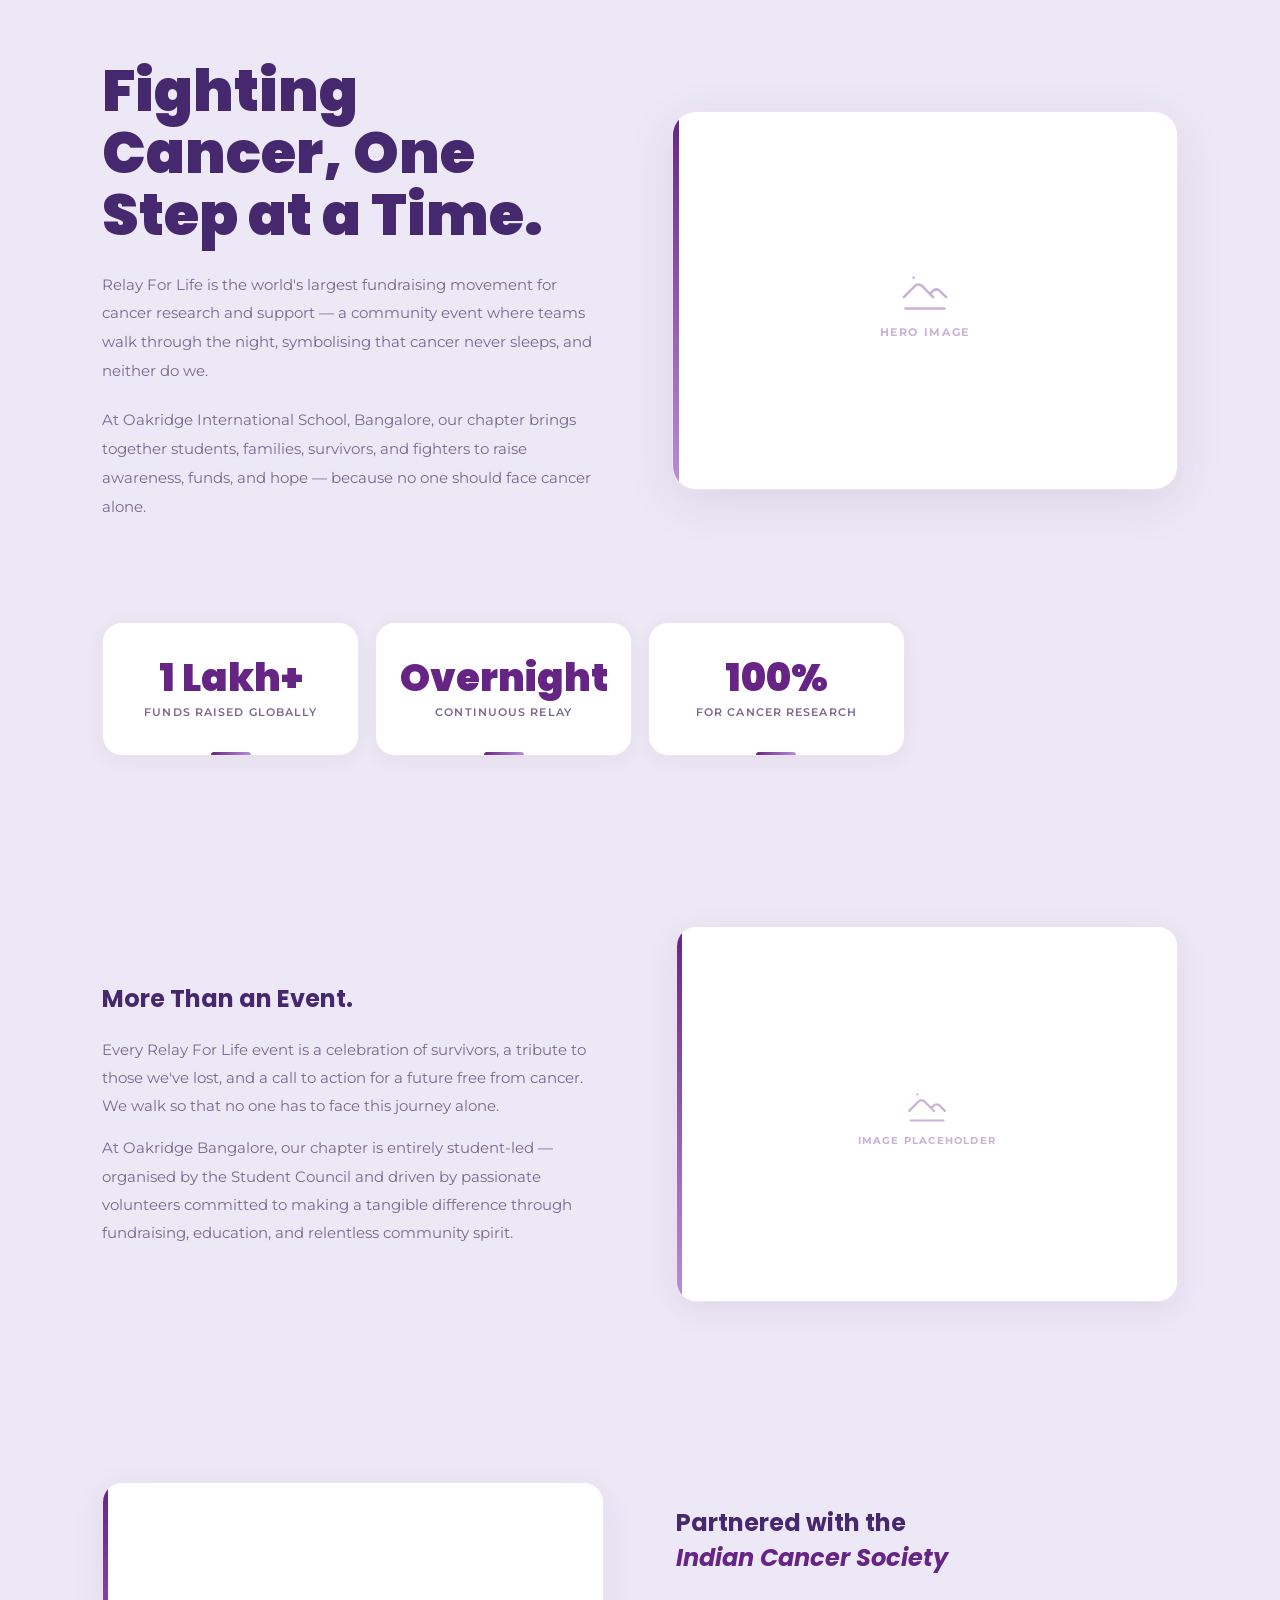
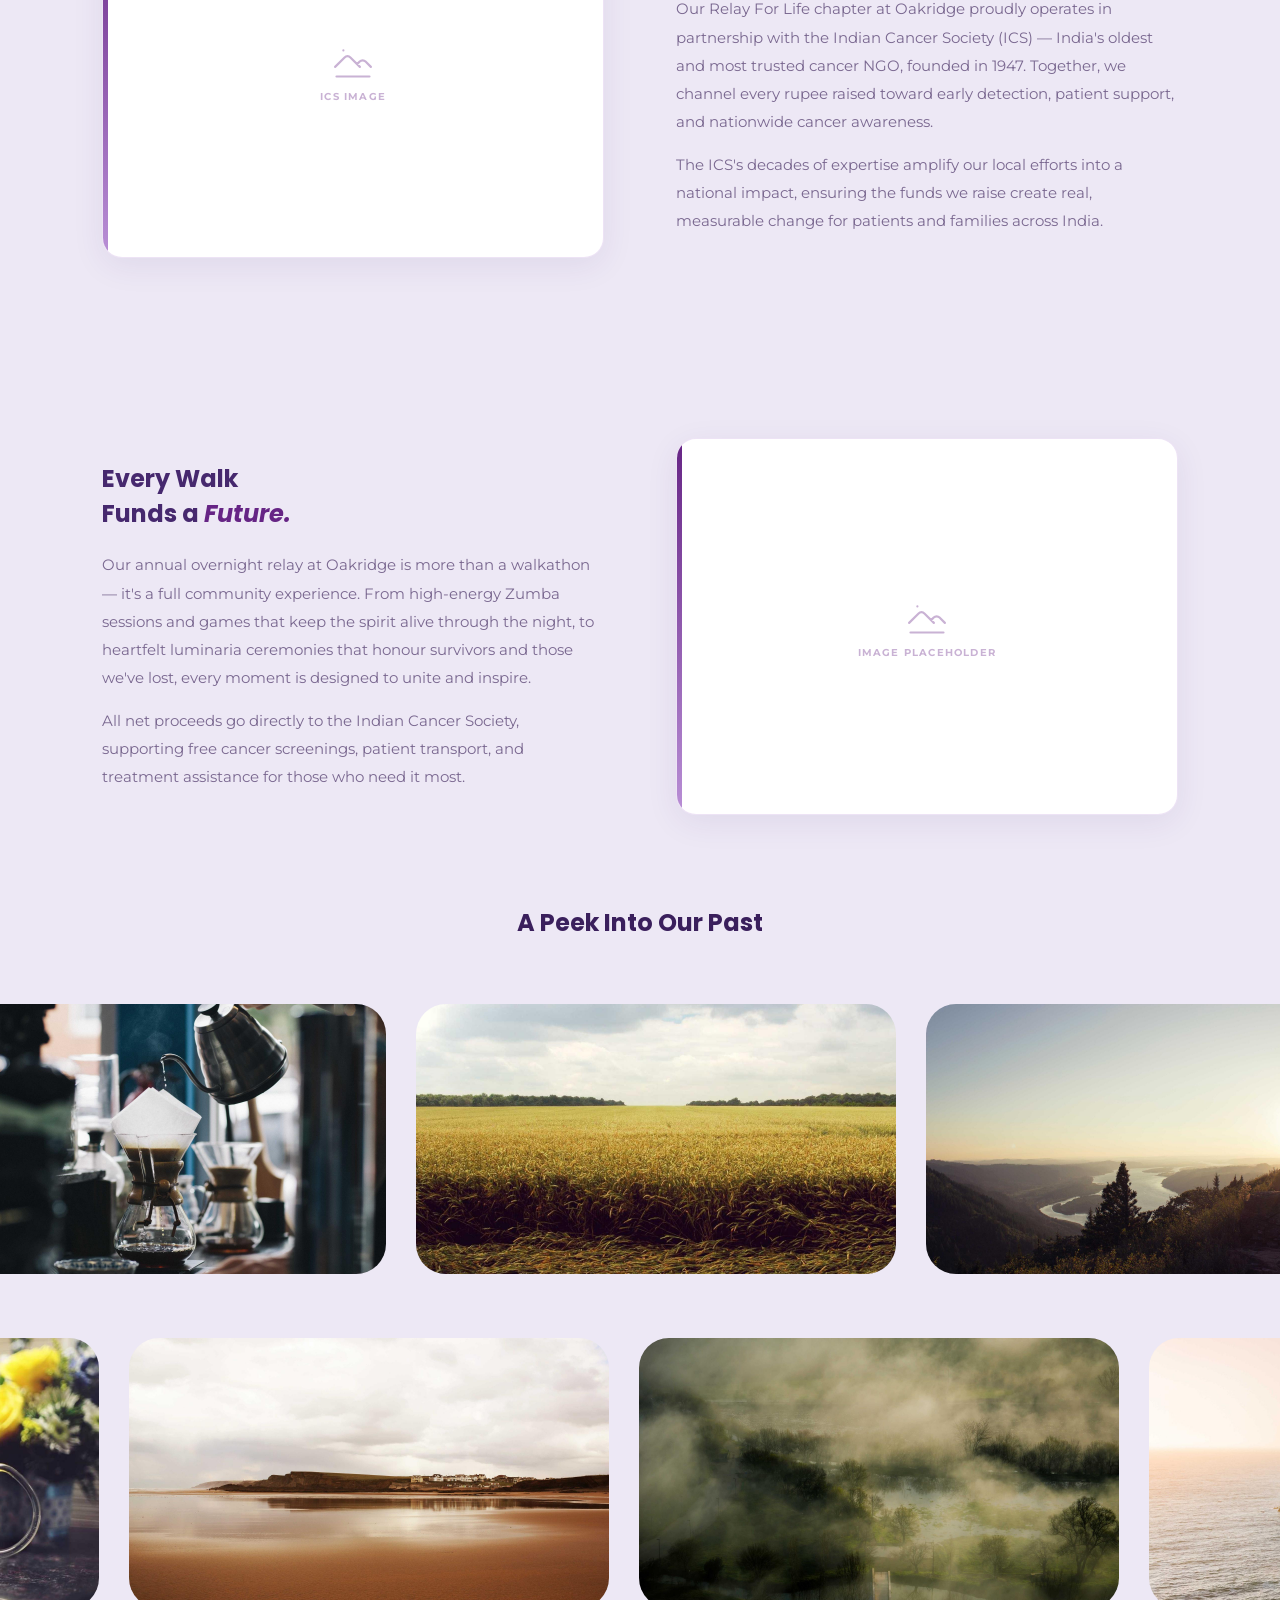
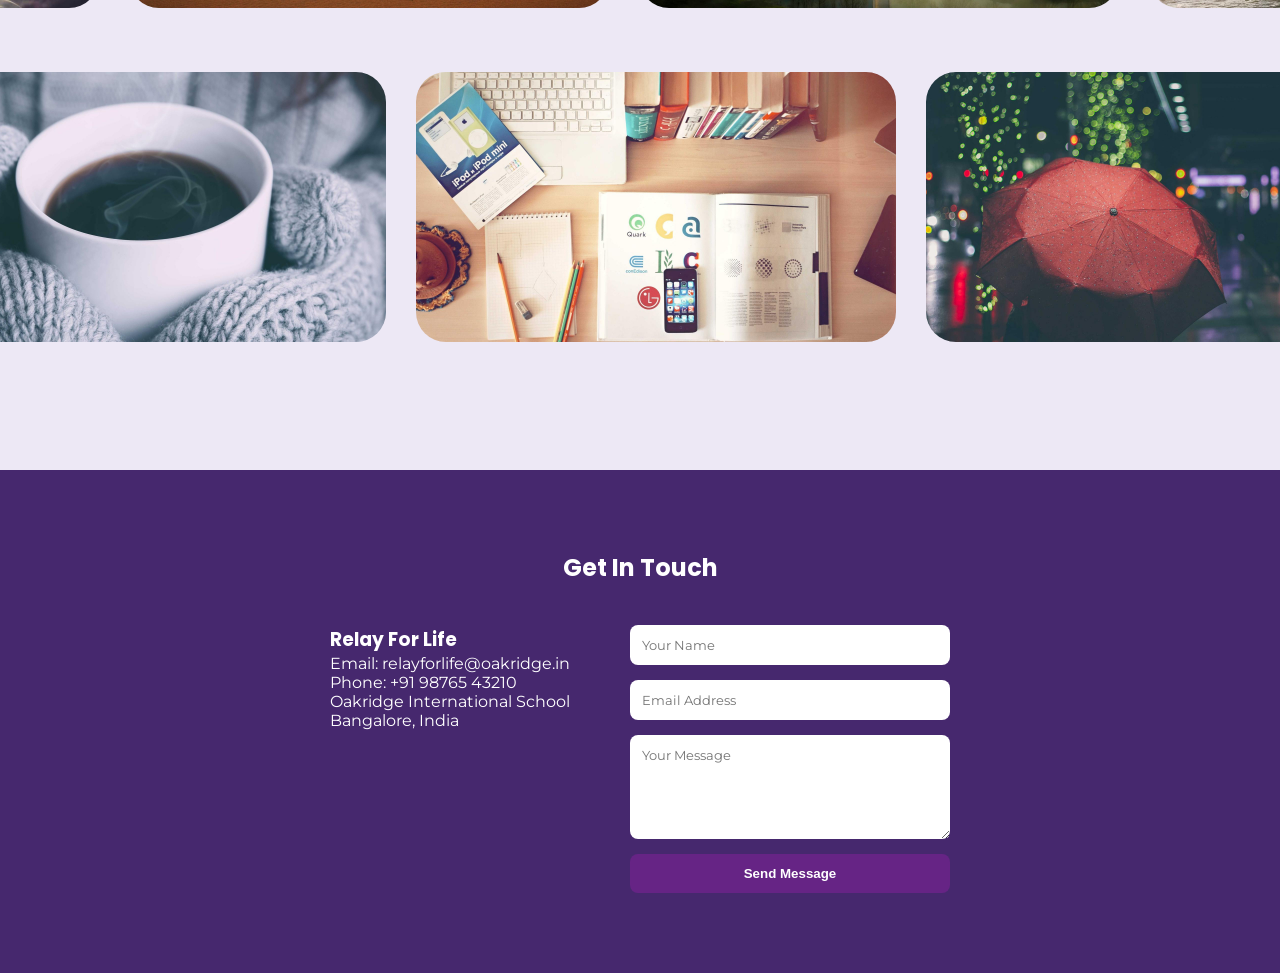
==== AboutUs/index.html @ fcc90966 "Improve content in about us page" ====
<!doctype html>
<html lang="en">
  <head>
    <meta charset="UTF-8" />
    <meta name="viewport" content="width=device-width, initial-scale=1.0" />
    <title>About Us — Relay For Life</title>
    <link
      href="https://fonts.googleapis.com/css2?family=Montserrat:wght@300;400;500;600;700&family=Poppins:wght@400;600;700;800;900&display=swap"
      rel="stylesheet"
    />
    <link rel="stylesheet" href="style.css" />
  </head>
  <body>
    <!-- ── HERO ── -->
    <section style="padding-top: 0">
      <div class="hero">
        <div class="hero-inner">
          <div class="hero-text">
            <h1>Fighting Cancer, One Step at a Time.</h1>
            <p>
              Relay For Life is the world's largest fundraising movement for
              cancer research and support — a community event where teams walk
              through the night, symbolising that cancer never sleeps, and
              neither do we.
            </p>
            <p>
              At Oakridge International School, Bangalore, our chapter brings
              together students, families, survivors, and fighters to raise
              awareness, funds, and hope — because no one should face cancer
              alone.
            </p>
          </div>
          <div class="hero-image-wrap">
            <div class="hero-image-frame">
              <div class="img-ph">
                <svg
                  xmlns="http://www.w3.org/2000/svg"
                  fill="none"
                  viewBox="0 0 24 24"
                  stroke-width="1.2"
                >
                  <path
                    stroke-linecap="round"
                    stroke-linejoin="round"
                    d="M2.25 15.75l5.159-5.159a2.25 2.25 0 013.182 0l5.159 5.159m-1.5-1.5l1.409-1.409a2.25 2.25 0 013.182 0l2.909 2.909M3 21h18M6.75 6.75h.008v.008H6.75V6.75z"
                  />
                </svg>
                <p>Hero Image</p>
              </div>
            </div>
          </div>
        </div>
      </div>
    </section>
    <!-- ── STATS ── -->
    <div class="stats-wrap">
      <div class="stats-grid reveal">
        <div class="stat-card">
          <div class="stat-number">1 Lakh+</div>
          <div class="stat-label">Funds Raised Globally</div>
        </div>
        <div class="stat-card">
          <div class="stat-number">Overnight</div>
          <div class="stat-label">Continuous Relay</div>
        </div>
        <div class="stat-card">
          <div class="stat-number">100%</div>
          <div class="stat-label">For Cancer Research</div>
        </div>
      </div>
    </div>
    <!-- ── MISSION ── -->
    <div class="alt-section">
      <div class="alt-inner">
        <div class="alt-text reveal from-left">
          <h2>More Than an Event.<br /></h2>
          <p>
            Every Relay For Life event is a celebration of survivors, a tribute
            to those we've lost, and a call to action for a future free from
            cancer. We walk so that no one has to face this journey alone.
          </p>
          <p>
            At Oakridge Bangalore, our chapter is entirely student-led —
            organised by the Student Council and driven by passionate volunteers
            committed to making a tangible difference through fundraising,
            education, and relentless community spirit.
          </p>
        </div>
        <div class="alt-img reveal from-right">
          <div class="img-ph">
            <svg
              xmlns="http://www.w3.org/2000/svg"
              fill="none"
              viewBox="0 0 24 24"
              stroke-width="1.2"
              style="
                width: 44px;
                height: 44px;
                stroke: #662485;
                display: block;
                margin: 0 auto 8px;
              "
            >
              <path
                stroke-linecap="round"
                stroke-linejoin="round"
                d="M2.25 15.75l5.159-5.159a2.25 2.25 0 013.182 0l5.159 5.159m-1.5-1.5l1.409-1.409a2.25 2.25 0 013.182 0l2.909 2.909M3 21h18M6.75 6.75h.008v.008H6.75V6.75z"
              />
            </svg>
            <p
              style="
                font-size: 10px;
                letter-spacing: 0.12em;
                text-transform: uppercase;
                color: #662485;
              "
            >
              Image Placeholder
            </p>
          </div>
        </div>
      </div>
    </div>
    <!-- ── ICS PARTNERSHIP ── -->
    <div class="alt-section">
      <div class="alt-inner">
        <div class="alt-img reveal from-left">
          <div class="img-ph">
            <svg
              xmlns="http://www.w3.org/2000/svg"
              fill="none"
              viewBox="0 0 24 24"
              stroke-width="1.2"
              style="
                width: 44px;
                height: 44px;
                stroke: #662485;
                display: block;
                margin: 0 auto 8px;
              "
            >
              <path
                stroke-linecap="round"
                stroke-linejoin="round"
                d="M2.25 15.75l5.159-5.159a2.25 2.25 0 013.182 0l5.159 5.159m-1.5-1.5l1.409-1.409a2.25 2.25 0 013.182 0l2.909 2.909M3 21h18M6.75 6.75h.008v.008H6.75V6.75z"
              />
            </svg>
            <p
              style="
                font-size: 10px;
                letter-spacing: 0.12em;
                text-transform: uppercase;
                color: #662485;
              "
            >
              ICS Image
            </p>
          </div>
        </div>
        <div class="alt-text reveal from-right">
          <h2>Partnered with the<br /><em>Indian Cancer Society</em></h2>
          <p>
            Our Relay For Life chapter at Oakridge proudly operates in
            partnership with the Indian Cancer Society (ICS) — India's oldest
            and most trusted cancer NGO, founded in 1947. Together, we channel
            every rupee raised toward early detection, patient support, and
            nationwide cancer awareness.
          </p>
          <p>
            The ICS's decades of expertise amplify our local efforts into a
            national impact, ensuring the funds we raise create real, measurable
            change for patients and families across India.
          </p>
        </div>
      </div>
    </div>
    <!-- ── WHAT WE DO ── -->
    <div class="alt-section">
      <div class="alt-inner">
        <div class="alt-text reveal from-left">
          <h2>Every Walk<br />Funds a <em>Future.</em></h2>
          <p>
            Our annual overnight relay at Oakridge is more than a walkathon —
            it's a full community experience. From high-energy Zumba sessions
            and games that keep the spirit alive through the night, to heartfelt
            luminaria ceremonies that honour survivors and those we've lost,
            every moment is designed to unite and inspire.
          </p>
          <p>
            All net proceeds go directly to the Indian Cancer Society,
            supporting free cancer screenings, patient transport, and treatment
            assistance for those who need it most.
          </p>
        </div>
        <div class="alt-img reveal from-right">
          <div class="img-ph">
            <svg
              xmlns="http://www.w3.org/2000/svg"
              fill="none"
              viewBox="0 0 24 24"
              stroke-width="1.2"
              style="
                width: 44px;
                height: 44px;
                stroke: #662485;
                display: block;
                margin: 0 auto 8px;
              "
            >
              <path
                stroke-linecap="round"
                stroke-linejoin="round"
                d="M2.25 15.75l5.159-5.159a2.25 2.25 0 013.182 0l5.159 5.159m-1.5-1.5l1.409-1.409a2.25 2.25 0 013.182 0l2.909 2.909M3 21h18M6.75 6.75h.008v.008H6.75V6.75z"
              />
            </svg>
            <p
              style="
                font-size: 10px;
                letter-spacing: 0.12em;
                text-transform: uppercase;
                color: #662485;
              "
            >
              Image Placeholder
            </p>
          </div>
        </div>
      </div>
    </div>
    <div class="img-section">
      <div class="gallery-main-content">
        <h2 class="section-title" style="width: 100%; text-align: center">
          A Peek Into Our Past
        </h2>
        <div class="lazy-scrolling-container right">
          <div class="carousel">
            <div class="image-card">
              <img src="../images/img_01.jpg" width="480" />
            </div>
            <div class="image-card">
              <img src="../images/img_02.jpg" width="480" />
            </div>
            <div class="image-card">
              <img src="../images/img_03.jpg" width="480" />
            </div>
            <div class="image-card">
              <img src="../images/img_04.jpg" width="480" />
            </div>
            <div class="image-card">
              <img src="../images/img_05.jpg" width="480" />
            </div>
            <div class="image-card">
              <img src="../images/img_01.jpg" width="480" />
            </div>
            <div class="image-card">
              <img src="../images/img_05.jpg" width="480" />
            </div>
            <div class="image-card">
              <img src="../images/img_03.jpg" width="480" />
            </div>
            <div class="image-card">
              <img src="../images/img_04.jpg" width="480" />
            </div>
            <div class="image-card">
              <img src="../images/img_05.jpg" width="480" />
            </div>
          </div>
        </div>
        <div class="lazy-scrolling-container left">
          <div class="carousel">
            <div class="image-card">
              <img src="../images/img_06.jpg" width="480" />
            </div>
            <div class="image-card">
              <img src="../images/img_07.jpg" width="480" />
            </div>
            <div class="image-card">
              <img src="../images/img_08.jpg" width="480" />
            </div>
            <div class="image-card">
              <img src="../images/img_09.jpg" width="480" />
            </div>
            <div class="image-card">
              <img src="../images/img_10.jpg" width="480" />
            </div>
            <div class="image-card">
              <img src="../images/img_06.jpg" width="480" />
            </div>
            <div class="image-card">
              <img src="../images/img_07.jpg" width="480" />
            </div>
            <div class="image-card">
              <img src="../images/img_08.jpg" width="480" />
            </div>
            <div class="image-card">
              <img src="../images/img_09.jpg" width="480" />
            </div>
            <div class="image-card">
              <img src="../images/img_10.jpg" width="480" />
            </div>
          </div>
        </div>
        <div class="lazy-scrolling-container right">
          <div class="carousel">
            <div class="image-card">
              <img src="../images/img_11.jpg" width="480" />
            </div>
            <div class="image-card">
              <img src="../images/img_12.jpg" width="480" />
            </div>
            <div class="image-card">
              <img src="../images/img_13.jpg" width="480" />
            </div>
            <div class="image-card">
              <img src="../images/img_14.jpg" width="480" />
            </div>
            <div class="image-card">
              <img src="../images/img_15.jpg" width="480" />
            </div>
            <div class="image-card">
              <img src="../images/img_11.jpg" width="480" />
            </div>
            <div class="image-card">
              <img src="../images/img_12.jpg" width="480" />
            </div>
            <div class="image-card">
              <img src="../images/img_13.jpg" width="480" />
            </div>
            <div class="image-card">
              <img src="../images/img_14.jpg" width="480" />
            </div>
            <div class="image-card">
              <img src="../images/img_15.jpg" width="480" />
            </div>
          </div>
        </div>
      </div>
    </div>
    <div class-="agfuyegtsuyhwguyag" style="margin-top: 10%"></div>
    <script src="script.js"></script>
    <section id="contact-section">
      <h2>Get In Touch</h2>
      <div class="contact-container">
        <div class="contact-info">
          <h3>Relay For Life</h3>
          <p>Email: relayforlife@oakridge.in</p>
          <p>Phone: +91 98765 43210</p>
          <p>Oakridge International School<br />Bangalore, India</p>
        </div>
        <form class="contact-form">
          <input type="text" placeholder="Your Name" required />
          <input type="email" placeholder="Email Address" required />
          <textarea placeholder="Your Message" rows="5"></textarea>
          <button type="submit">Send Message</button>
        </form>
      </div>
    </section>
  </body>
</html>
---- AboutUs/style.css ----
@import url(Common\style.css);

*,
*::before,
*::after {
  box-sizing: border-box;
  margin: 0;
  padding: 0;
}

:root {
  --main-color: #46286e;
  --accent-color-1: #662485;
  --accent-color-2: #b98fd6;
  --white-purple: #f2edf5;
  --bg: #ede8f5;
  --bg-section: #e8e2f2;
  --card-bg: #ffffff;
  --text-primary: #3a1f5c;
  --text-secondary: #7a6890;
  --border: rgba(185, 143, 214, 0.25);
}

html {
  scroll-behavior: smooth;
}

body {
  font-family: "Montserrat", sans-serif;
  background-color: var(--bg);
  color: var(--text-primary);
  overflow-x: hidden;
}

h1,
h2,
h3,
h4 {
  font-family: "Poppins", sans-serif;
}

/* ── NAVBAR PLACEHOLDER ── */
.nav-wrap {
  display: flex;
  justify-content: center;
  padding: 28px 0 0;
  position: sticky;
  top: 16px;
  z-index: 100;
}

nav {
  background: var(--main-color);
  border-radius: 100px;
  padding: 0 8px;
  display: inline-flex;
  align-items: center;
  gap: 0;
  box-shadow: 0 8px 32px rgba(70, 40, 110, 0.22);
  opacity: 0.5;
}

.nav-item {
  font-family: "Poppins", sans-serif;
  font-size: 14px;
  font-weight: 600;
  color: rgba(242, 237, 245, 0.7);
  padding: 14px 28px;
  border-radius: 100px;
  cursor: pointer;
  letter-spacing: 0.01em;
}

.nav-item.active {
  background: #fff;
  color: var(--main-color);
}

.nav-placeholder-label {
  text-align: center;
  margin-top: 10px;
  font-size: 11px;
  font-weight: 600;
  letter-spacing: 0.15em;
  text-transform: uppercase;
  color: var(--accent-color-2);
  opacity: 0.6;
}

/* ── HERO ── */
.hero {
  padding: 60px 8vw 80px;
  max-width: 1300px;
  margin: 0 auto;
}

.hero-inner {
  display: grid;
  grid-template-columns: 1fr 1fr;
  gap: 64px;
  align-items: center;
}

.hero-text .eyebrow {
  font-size: 11px;
  font-weight: 700;
  letter-spacing: 0.25em;
  text-transform: uppercase;
  color: var(--accent-color-1);
  margin-bottom: 18px;
  display: flex;
  align-items: center;
  gap: 10px;
  opacity: 0;
  transform: translateY(16px);
  animation: fadeUp 0.6s 0.1s forwards;
}

.hero-text .eyebrow::before {
  content: "";
  display: inline-block;
  width: 20px;
  height: 2px;
  background: var(--accent-color-1);
  border-radius: 2px;
}

.hero-text h1 {
  font-size: clamp(2.4rem, 4.5vw, 3.8rem);
  font-weight: 900;
  line-height: 1.08;
  color: var(--main-color);
  margin-bottom: 24px;
  opacity: 0;
  transform: translateY(24px);
  animation: fadeUp 0.6s 0.22s forwards;
}

.hero-text h1 span {
  color: var(--accent-color-1);
}

.hero-text p {
  font-size: 0.95rem;
  line-height: 1.9;
  color: var(--text-secondary);
  max-width: 500px;
  margin-bottom: 20px;
  opacity: 0;
  transform: translateY(16px);
  animation: fadeUp 0.6s 0.35s forwards;
}

.hero-badges {
  display: flex;
  flex-wrap: wrap;
  gap: 10px;
  margin-top: 28px;
  opacity: 0;
  transform: translateY(16px);
  animation: fadeUp 0.6s 0.48s forwards;
}

.badge {
  background: var(--card-bg);
  border: 1.5px solid var(--border);
  color: var(--accent-color-1);
  padding: 8px 16px;
  border-radius: 100px;
  font-size: 12px;
  font-weight: 600;
  box-shadow: 0 2px 8px rgba(70, 40, 110, 0.06);
}

.hero-image-wrap {
  opacity: 0;
  transform: translateX(30px);
  animation: fadeRight 0.7s 0.3s forwards;
}

.hero-image-frame {
  width: 100%;
  aspect-ratio: 4/3;
  background: var(--card-bg);
  border-radius: 24px;
  border: 1.5px solid var(--border);
  box-shadow: 0 12px 48px rgba(70, 40, 110, 0.1);
  display: flex;
  align-items: center;
  justify-content: center;
  position: relative;
  overflow: hidden;
}

.hero-image-frame::before {
  content: "";
  position: absolute;
  top: 0;
  left: 0;
  width: 6px;
  height: 100%;
  background: linear-gradient(
    180deg,
    var(--accent-color-1),
    var(--accent-color-2)
  );
  border-radius: 6px 0 0 6px;
}

.img-ph {
  text-align: center;
  opacity: 0.35;
}

.img-ph svg {
  width: 52px;
  height: 52px;
  stroke: var(--accent-color-1);
  display: block;
  margin: 0 auto 10px;
}

.img-ph p {
  font-size: 11px;
  font-weight: 700;
  letter-spacing: 0.15em;
  text-transform: uppercase;
  color: var(--accent-color-1);
}

/* ── STATS ── */
.stats-wrap {
  padding: 0 8vw 80px;
  max-width: 1300px;
  margin: 0 auto;
}

.stats-grid {
  display: grid;
  grid-template-columns: repeat(4, 1fr);
  gap: 16px;
}

.stat-card {
  background: var(--card-bg);
  border-radius: 20px;
  border: 1.5px solid var(--border);
  padding: 36px 24px;
  text-align: center;
  box-shadow: 0 4px 20px rgba(70, 40, 110, 0.06);
  transition:
    transform 0.25s,
    box-shadow 0.25s;
  position: relative;
  overflow: hidden;
}

.stat-card::after {
  content: "";
  position: absolute;
  bottom: 0;
  left: 50%;
  transform: translateX(-50%);
  width: 40px;
  height: 3px;
  background: linear-gradient(
    90deg,
    var(--accent-color-1),
    var(--accent-color-2)
  );
  border-radius: 3px 3px 0 0;
}

.stat-card:hover {
  transform: translateY(-4px);
  box-shadow: 0 12px 36px rgba(70, 40, 110, 0.13);
}

.stat-number {
  font-family: "Poppins", sans-serif;
  font-size: 2.4rem;
  font-weight: 900;
  color: var(--accent-color-1);
  line-height: 1;
  margin-bottom: 8px;
}

.stat-label {
  font-size: 11px;
  font-weight: 600;
  letter-spacing: 0.1em;
  text-transform: uppercase;
  color: var(--text-secondary);
}

/* ── DIVIDER ── */
.divider {
  height: 1px;
  background: linear-gradient(90deg, transparent, var(--border), transparent);
  margin: 0 8vw;
  max-width: calc(1300px - 0px);
}

/* ── ALTERNATING SECTIONS ── */
.alt-section {
  padding: 90px 8vw;
  max-width: 1300px;
  margin: 0 auto;
}

.alt-section.shaded {
  max-width: 100%;
  background: var(--bg-section);
  padding: 90px 8vw;
}

.alt-section.shaded .alt-inner {
  max-width: 1300px;
  margin: 0 auto;
}

.alt-inner {
  display: grid;
  grid-template-columns: 1fr 1fr;
  gap: 72px;
  align-items: center;
}

.alt-inner.reverse {
  direction: rtl;
}
.alt-inner.reverse > * {
  direction: ltr;
}

.section-label {
  font-size: 10px;
  font-weight: 700;
  letter-spacing: 0.28em;
  text-transform: uppercase;
  color: var(--accent-color-1);
  margin-bottom: 14px;
  display: flex;
  align-items: center;
  gap: 10px;
}

.section-label::before {
  content: "";
  display: inline-block;
  width: 18px;
  height: 2px;
  background: var(--accent-color-1);
  border-radius: 2px;
}

.alt-text h2 {
  color: var(--main-color);
  margin-bottom: 20px;
}

.alt-text h2 em {
  color: var(--accent-color-1);
}

.alt-text p {
  font-size: 0.93rem;
  line-height: 1.9;
  color: var(--text-secondary);
  margin-bottom: 14px;
}

.alt-text p:last-child {
  margin-bottom: 0;
}

.alt-img {
  background: var(--card-bg);
  border-radius: 20px;
  border: 1.5px solid var(--border);
  box-shadow: 0 8px 32px rgba(70, 40, 110, 0.08);
  aspect-ratio: 4/3;
  display: flex;
  align-items: center;
  justify-content: center;
  position: relative;
  overflow: hidden;
}

.alt-img::before {
  content: "";
  position: absolute;
  top: 0;
  left: 0;
  width: 5px;
  height: 100%;
  background: linear-gradient(
    180deg,
    var(--accent-color-1),
    var(--accent-color-2)
  );
  border-radius: 6px 0 0 6px;
}

/* ICS badge */
.ics-pill {
  display: inline-flex;
  align-items: center;
  gap: 8px;
  background: var(--card-bg);
  border: 1.5px solid var(--border);
  border-radius: 100px;
  padding: 8px 18px;
  margin-bottom: 24px;
  box-shadow: 0 2px 10px rgba(70, 40, 110, 0.07);
}

.ics-dot {
  width: 7px;
  height: 7px;
  border-radius: 50%;
  background: var(--accent-color-1);
  animation: pulse 2s infinite;
}

.ics-pill span {
  font-size: 11px;
  font-weight: 700;
  letter-spacing: 0.14em;
  text-transform: uppercase;
  color: var(--accent-color-1);
}

/* ── OC SECTION ── */
.oc-wrap {
  padding: 90px 8vw;
  text-align: center;
  background: var(--bg-section);
}

.oc-header {
  max-width: 560px;
  margin: 0 auto 52px;
}

.oc-header h2 {
  color: var(--main-color);
  margin-bottom: 12px;
}

.oc-header h2 em {
  color: var(--accent-color-1);
}

.oc-header p {
  font-size: 0.9rem;
  color: var(--text-secondary);
  line-height: 1.8;
}

.oc-grid {
  display: grid;
  grid-template-columns: repeat(4, 1fr);
  gap: 20px;
  max-width: 1300px;
  margin: 0 auto;
}

.oc-card {
  background: var(--card-bg);
  border: 1.5px solid var(--border);
  border-radius: 20px;
  padding: 32px 20px 28px;
  box-shadow: 0 4px 16px rgba(70, 40, 110, 0.06);
  transition:
    transform 0.25s,
    box-shadow 0.25s;
  opacity: 0.5;
}

.oc-card:hover {
  transform: translateY(-5px);
  box-shadow: 0 12px 32px rgba(70, 40, 110, 0.12);
}

.oc-avatar {
  width: 72px;
  height: 72px;
  border-radius: 50%;
  background: var(--white-purple);
  border: 2px dashed var(--border);
  margin: 0 auto 16px;
  display: flex;
  align-items: center;
  justify-content: center;
}

.oc-avatar svg {
  width: 28px;
  height: 28px;
  stroke: var(--accent-color-2);
}

.oc-name {
  font-family: "Poppins", sans-serif;
  font-size: 0.82rem;
  font-weight: 700;
  color: var(--text-secondary);
  margin-bottom: 5px;
  letter-spacing: 0.03em;
}

.oc-role {
  font-size: 10px;
  font-weight: 600;
  letter-spacing: 0.12em;
  text-transform: uppercase;
  color: var(--accent-color-2);
}

/* ── CONTACT PLACEHOLDER ── */
.contact-wrap {
  padding: 90px 8vw;
  text-align: center;
}

.contact-inner {
  max-width: 640px;
  margin: 0 auto;
  background: var(--card-bg);
  border: 2px dashed var(--border);
  border-radius: 24px;
  padding: 72px 56px;
  box-shadow: 0 4px 24px rgba(70, 40, 110, 0.06);
}

.contact-inner h2 {
  color: var(--main-color);
  opacity: 0.3;
  margin-bottom: 12px;
}

.contact-inner p {
  font-size: 11px;
  font-weight: 600;
  letter-spacing: 0.18em;
  text-transform: uppercase;
  color: var(--accent-color-2);
  opacity: 0.6;
}

/* ── FOOTER ── */
footer {
  padding: 36px 8vw;
  border-top: 1.5px solid var(--border);
  display: flex;
  align-items: center;
  justify-content: space-between;
  background: var(--card-bg);
}

.footer-logo {
  font-family: "Poppins", sans-serif;
  font-weight: 800;
  font-size: 1rem;
  color: var(--main-color);
}

.footer-logo span {
  color: var(--accent-color-1);
}

footer p {
  font-size: 11px;
  color: var(--text-secondary);
  letter-spacing: 0.06em;
}

/* ── ANIMATIONS ── */
@keyframes fadeUp {
  to {
    opacity: 1;
    transform: translateY(0);
  }
}
@keyframes fadeRight {
  to {
    opacity: 1;
    transform: translateX(0);
  }
}
@keyframes pulse {
  0%,
  100% {
    opacity: 1;
    transform: scale(1);
  }
  50% {
    opacity: 0.4;
    transform: scale(0.8);
  }
}

.reveal {
  opacity: 0;
  transform: translateY(32px);
  transition:
    opacity 0.75s cubic-bezier(0.16, 1, 0.3, 1),
    transform 0.75s cubic-bezier(0.16, 1, 0.3, 1);
}
.reveal.from-left {
  transform: translateX(-40px);
}
.reveal.from-right {
  transform: translateX(40px);
}
.reveal.visible {
  opacity: 1;
  transform: translate(0);
}

/* ── RESPONSIVE ── */
@media (max-width: 900px) {
  .hero-inner,
  .alt-inner {
    grid-template-columns: 1fr;
    gap: 36px;
  }
  .alt-inner.reverse {
    direction: ltr;
  }
  .stats-grid {
    grid-template-columns: repeat(2, 1fr);
  }
  .oc-grid {
    grid-template-columns: repeat(2, 1fr);
  }
}

@media (max-width: 500px) {
  .stats-grid {
    grid-template-columns: 1fr 1fr;
  }
  .oc-grid {
    grid-template-columns: 1fr 1fr;
  }
  .contact-inner {
    padding: 48px 28px;
  }
}

.gallery-section {
  background-color: var(--bg-color);
  padding: 80px 20px;
  display: flex;
  flex-wrap: wrap;
  justify-content: center;
  gap: 40px;
}

.gallery-section h2 {
  font-size: 2.5em;
  margin-bottom: 40px;
  width: 100%;
  color: var(--sec-accent-color);
}

.gallery-main-content {
  width: 100%;
  text-align: center;
}

/* Scrolling container */
.lazy-scrolling-container {
  overflow-x: hidden;
  width: 100%;
  max-width: 100vw;
  margin-top: 5%;
}

.carousel {
  display: flex;
  gap: 30px;
  width: max-content;
  padding: 0 20px;
}

.image-card {
  flex: 0 0 auto;
  background-color: var(--bg-color);
  border: 4px solid var(--accent-color);
  border-radius: 30px;
  display: flex;
  justify-content: center;
  align-items: center;
}

.image-card img {
  display: block;
  max-width: 100%;
  height: auto;
  border-radius: 30px;
}

.lazy-scrolling-container.left .image-card {
  border-color: var(--sec-accent-color);
}

#contact-section {
  padding: 80px 20px;
  background: #46286e;
  color: white;
  text-align: center;
}

.contact-container {
  display: flex;
  justify-content: center;
  gap: 60px;
  flex-wrap: wrap;
  margin-top: 40px;
}

.contact-info {
  max-width: 300px;
  text-align: left;
}

.contact-form {
  display: flex;
  flex-direction: column;
  gap: 15px;
  width: 320px;
}

.contact-form input,
.contact-form textarea {
  padding: 12px;
  border: none;
  border-radius: 8px;
  font-family: inherit;
}

.contact-form button {
  padding: 12px;
  border: none;
  background: #662485;
  color: white;
  border-radius: 8px;
  cursor: pointer;
  font-weight: 600;
  transition: 0.25s;
}

.contact-form button:hover {
  background: #b98fd6;
}
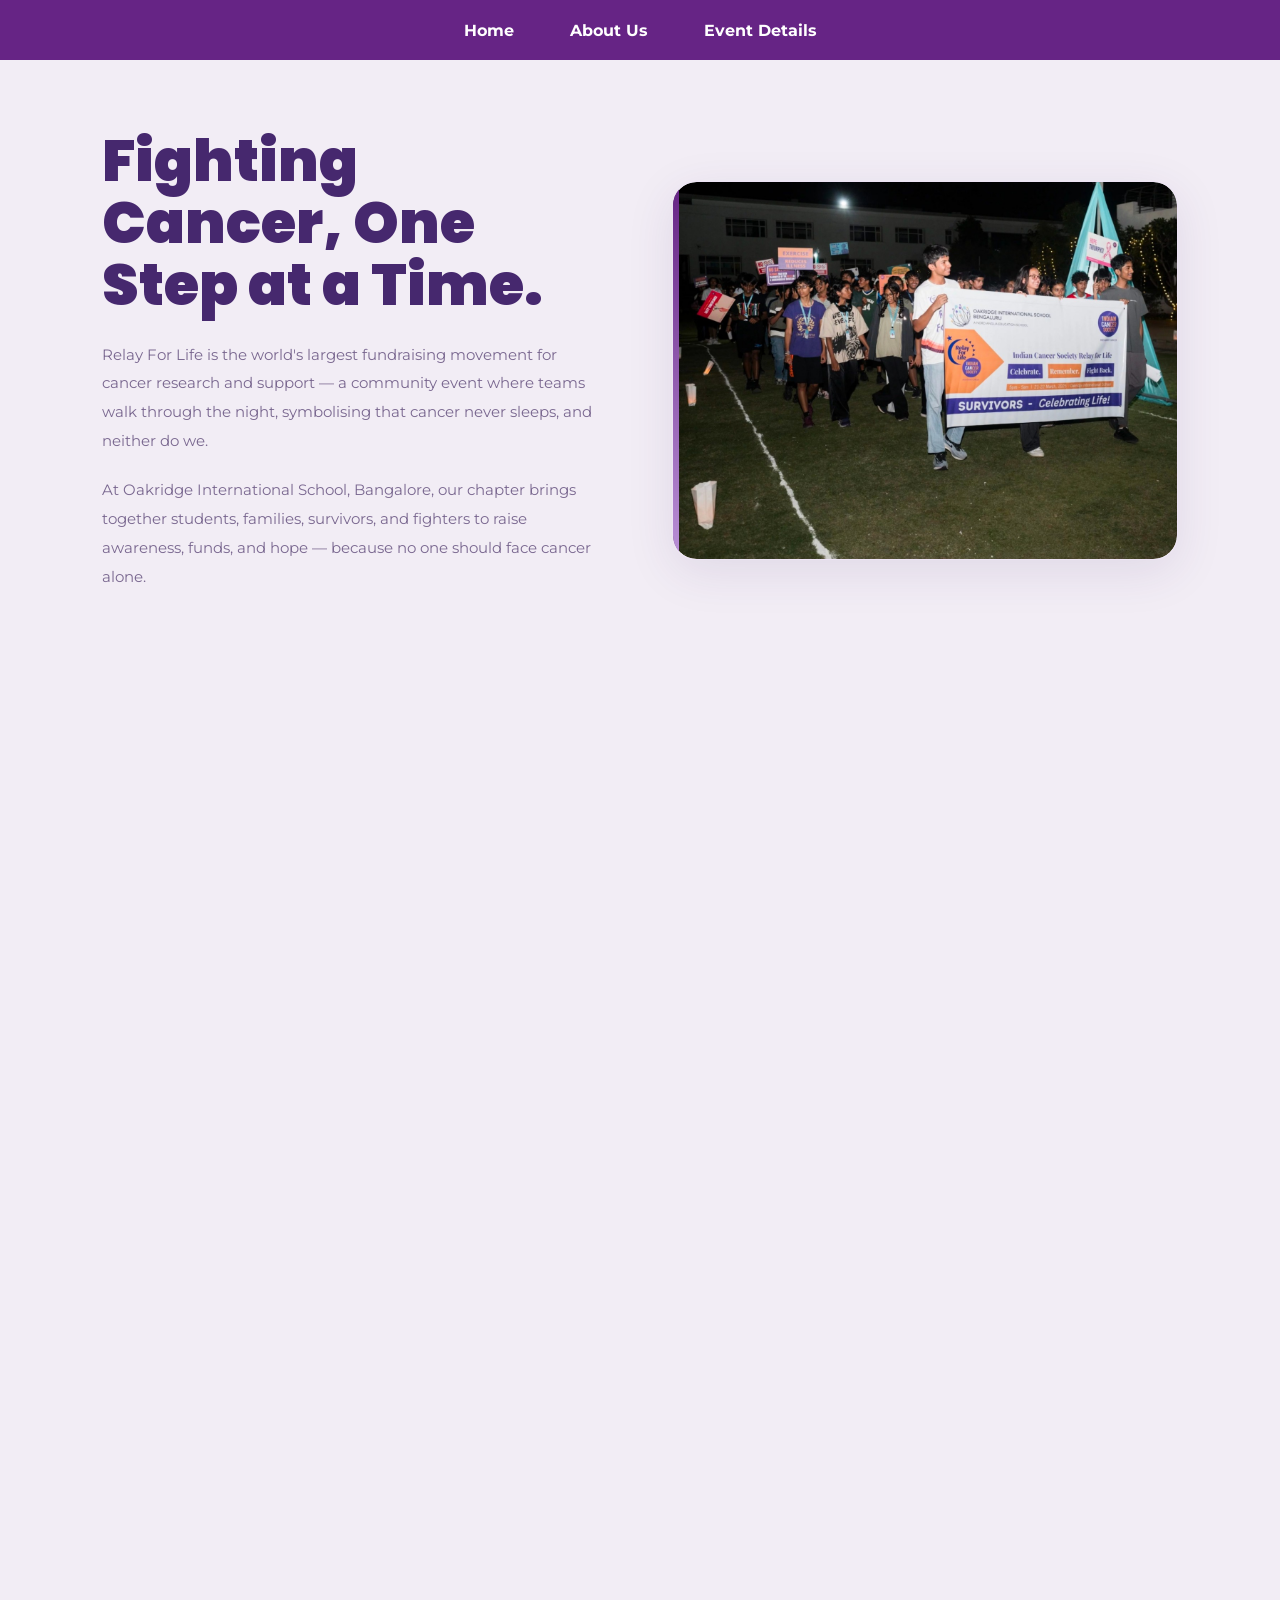
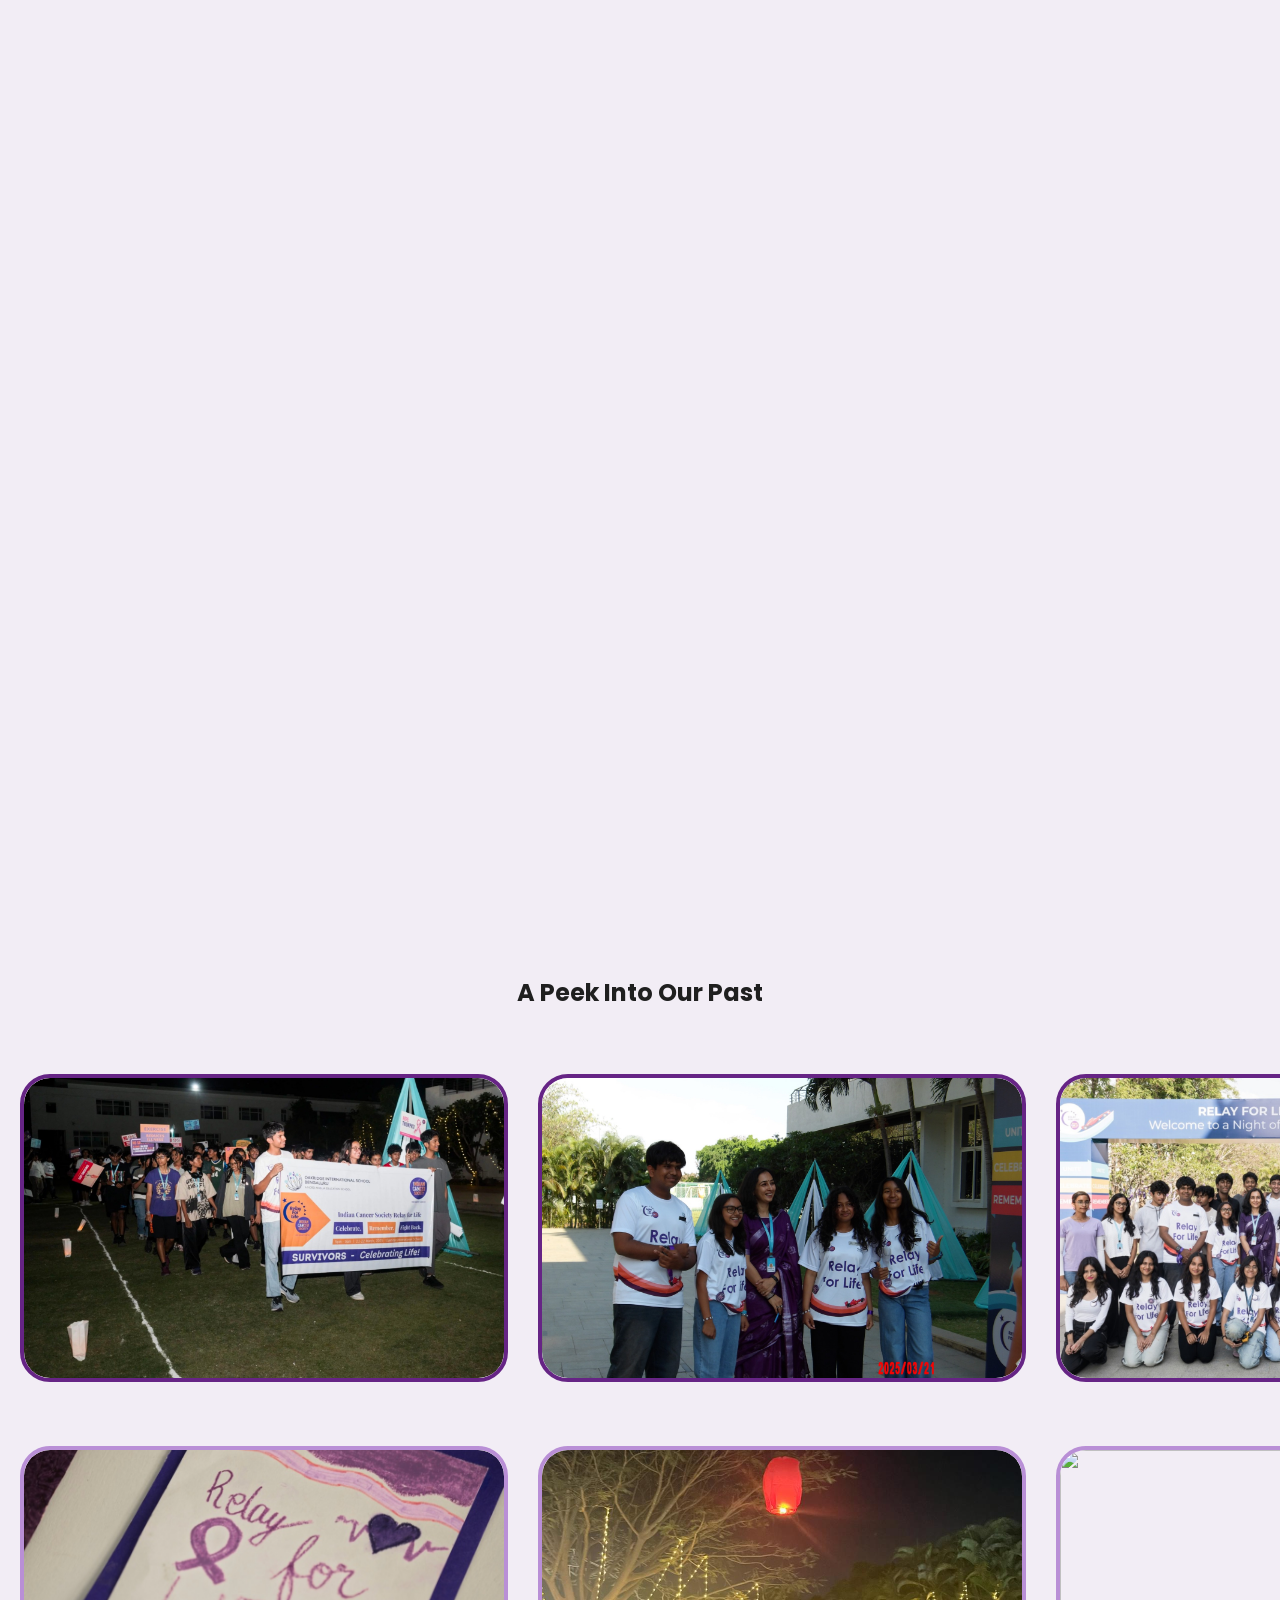
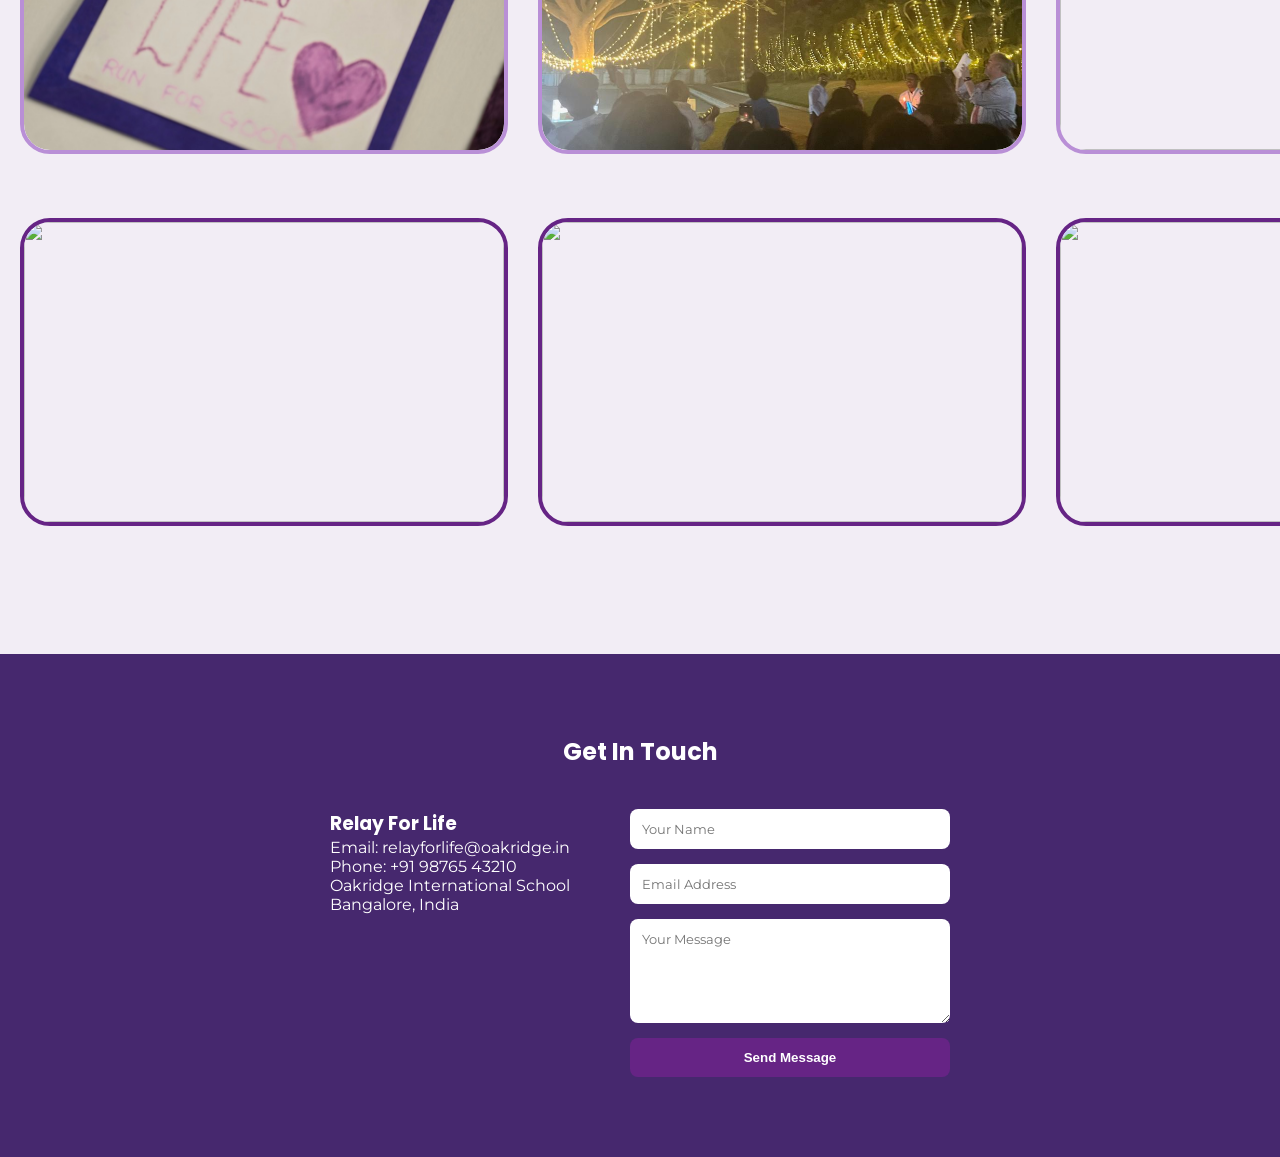
==== commit 280d0060: "event details and other things ig" ====
--- a/AboutUs/index.html
+++ b/AboutUs/index.html
@@ -9,8 +9,14 @@
       rel="stylesheet"
     />
     <link rel="stylesheet" href="style.css" />
+    <link rel="stylesheet" href="../Common/styles.css">
+    <link rel="stylesheet" href="../Navbar/styles.css">
   </head>
   <body>
+    <div id="navbarcontainer"></div>
+    <script src="../Common/script.js"></script>
+    <script type="module" src="../Navbar/script.js"></script>
+    <script src="script.js"></script>
     <!-- ── HERO ── -->
     <section style="padding-top: 0">
       <div class="hero">
@@ -32,22 +38,8 @@
           </div>
           <div class="hero-image-wrap">
             <div class="hero-image-frame">
-              <div class="img-ph">
-                <svg
-                  xmlns="http://www.w3.org/2000/svg"
-                  fill="none"
-                  viewBox="0 0 24 24"
-                  stroke-width="1.2"
-                >
-                  <path
-                    stroke-linecap="round"
-                    stroke-linejoin="round"
-                    d="M2.25 15.75l5.159-5.159a2.25 2.25 0 013.182 0l5.159 5.159m-1.5-1.5l1.409-1.409a2.25 2.25 0 013.182 0l2.909 2.909M3 21h18M6.75 6.75h.008v.008H6.75V6.75z"
-                  />
-                </svg>
-                <p>Hero Image</p>
-              </div>
-            </div>
+  <img src="../images/img1.jpeg" alt="Relay For Life" style="width:100%; height:100%; object-fit:cover; border-radius:24px;" />
+</div>
           </div>
         </div>
       </div>
@@ -235,102 +227,102 @@
         <div class="lazy-scrolling-container right">
           <div class="carousel">
             <div class="image-card">
-              <img src="../images/img_01.jpg" width="480" />
-            </div>
-            <div class="image-card">
-              <img src="../images/img_02.jpg" width="480" />
-            </div>
-            <div class="image-card">
-              <img src="../images/img_03.jpg" width="480" />
-            </div>
-            <div class="image-card">
-              <img src="../images/img_04.jpg" width="480" />
-            </div>
-            <div class="image-card">
-              <img src="../images/img_05.jpg" width="480" />
-            </div>
-            <div class="image-card">
-              <img src="../images/img_01.jpg" width="480" />
-            </div>
-            <div class="image-card">
-              <img src="../images/img_05.jpg" width="480" />
-            </div>
-            <div class="image-card">
-              <img src="../images/img_03.jpg" width="480" />
-            </div>
-            <div class="image-card">
-              <img src="../images/img_04.jpg" width="480" />
-            </div>
-            <div class="image-card">
-              <img src="../images/img_05.jpg" width="480" />
+              <img src="../images/img1.jpeg" width="480" />
+            </div>
+            <div class="image-card">
+              <img src="../images/img2.jpeg" width="480" />
+            </div>
+            <div class="image-card">
+              <img src="../images/img3.jpeg" width="480" />
+            </div>
+            <div class="image-card">
+              <img src="../images/img4.jpeg" width="480" />
+            </div>
+            <div class="image-card">
+              <img src="../images/img5.jpeg" width="480" />
+            </div>
+            <div class="image-card">
+              <img src="../images/img1.jpeg" width="480" />
+            </div>
+            <div class="image-card">
+              <img src="../images/img5.jpeg" width="480" />
+            </div>
+            <div class="image-card">
+              <img src="../images/img3.jpeg" width="480" />
+            </div>
+            <div class="image-card">
+              <img src="../images/img4.jpeg" width="480" />
+            </div>
+            <div class="image-card">
+              <img src="../images/img5.jpeg" width="480" />
             </div>
           </div>
         </div>
         <div class="lazy-scrolling-container left">
           <div class="carousel">
             <div class="image-card">
-              <img src="../images/img_06.jpg" width="480" />
-            </div>
-            <div class="image-card">
-              <img src="../images/img_07.jpg" width="480" />
-            </div>
-            <div class="image-card">
-              <img src="../images/img_08.jpg" width="480" />
-            </div>
-            <div class="image-card">
-              <img src="../images/img_09.jpg" width="480" />
-            </div>
-            <div class="image-card">
-              <img src="../images/img_10.jpg" width="480" />
-            </div>
-            <div class="image-card">
-              <img src="../images/img_06.jpg" width="480" />
-            </div>
-            <div class="image-card">
-              <img src="../images/img_07.jpg" width="480" />
-            </div>
-            <div class="image-card">
-              <img src="../images/img_08.jpg" width="480" />
-            </div>
-            <div class="image-card">
-              <img src="../images/img_09.jpg" width="480" />
-            </div>
-            <div class="image-card">
-              <img src="../images/img_10.jpg" width="480" />
+              <img src="../images/img6.jpeg" width="480" />
+            </div>
+            <div class="image-card">
+              <img src="../images/img7.jpeg" width="480" />
+            </div>
+            <div class="image-card">
+              <img src="../images/img8.jpeg" width="480" />
+            </div>
+            <div class="image-card">
+              <img src="../images/img9.jpeg" width="480" />
+            </div>
+            <div class="image-card">
+              <img src="../images/img_10.jpeg" width="480" />
+            </div>
+            <div class="image-card">
+              <img src="../images/img6.jpeg" width="480" />
+            </div>
+            <div class="image-card">
+              <img src="../images/img_07.jpeg" width="480" />
+            </div>
+            <div class="image-card">
+              <img src="../images/img_08.jpeg" width="480" />
+            </div>
+            <div class="image-card">
+              <img src="../images/img_09.jpeg" width="480" />
+            </div>
+            <div class="image-card">
+              <img src="../images/img_10.jpeg" width="480" />
             </div>
           </div>
         </div>
         <div class="lazy-scrolling-container right">
           <div class="carousel">
             <div class="image-card">
-              <img src="../images/img_11.jpg" width="480" />
-            </div>
-            <div class="image-card">
-              <img src="../images/img_12.jpg" width="480" />
-            </div>
-            <div class="image-card">
-              <img src="../images/img_13.jpg" width="480" />
-            </div>
-            <div class="image-card">
-              <img src="../images/img_14.jpg" width="480" />
-            </div>
-            <div class="image-card">
-              <img src="../images/img_15.jpg" width="480" />
-            </div>
-            <div class="image-card">
-              <img src="../images/img_11.jpg" width="480" />
-            </div>
-            <div class="image-card">
-              <img src="../images/img_12.jpg" width="480" />
-            </div>
-            <div class="image-card">
-              <img src="../images/img_13.jpg" width="480" />
-            </div>
-            <div class="image-card">
-              <img src="../images/img_14.jpg" width="480" />
-            </div>
-            <div class="image-card">
-              <img src="../images/img_15.jpg" width="480" />
+              <img src="../images/img_11.jpeg" width="480" />
+            </div>
+            <div class="image-card">
+              <img src="../images/img_12.jpeg" width="480" />
+            </div>
+            <div class="image-card">
+              <img src="../images/img_13.jpeg" width="480" />
+            </div>
+            <div class="image-card">
+              <img src="../images/img_14.jpeg" width="480" />
+            </div>
+            <div class="image-card">
+              <img src="../images/img_15.jpeg" width="480" />
+            </div>
+            <div class="image-card">
+              <img src="../images/img_11.jpeg" width="480" />
+            </div>
+            <div class="image-card">
+              <img src="../images/img_12.jpeg" width="480" />
+            </div>
+            <div class="image-card">
+              <img src="../images/img_13.jpeg" width="480" />
+            </div>
+            <div class="image-card">
+              <img src="../images/img_14.jpeg" width="480" />
+            </div>
+            <div class="image-card">
+              <img src="../images/img_15.jpeg" width="480" />
             </div>
           </div>
         </div>
--- a/AboutUs/style.css
+++ b/AboutUs/style.css
@@ -755,3 +755,20 @@
 .contact-form button:hover {
   background: #b98fd6;
 }
+
+.image-card {
+  flex: 0 0 auto;
+  background-color: var(--bg-color);
+  border: 4px solid var(--accent-color);
+  border-radius: 30px;
+  overflow: hidden;        /* ADD THIS */
+  line-height: 0;          /* ADD THIS - removes gap under img */
+}
+
+.image-card img {
+  display: block;
+  width: 480px;            /* fixed width */
+  height: 300px;           /* ADD fixed height */
+  object-fit: cover;       /* ADD THIS - fills without distortion */
+  border-radius: 26px;
+}
--- a/Navbar/styles.css
+++ b/Navbar/styles.css
@@ -0,0 +1,224 @@
+@import url(../Common/style.css);
+
+* {
+  margin: 0;
+  padding: 0;
+  box-sizing: border-box;
+}
+
+body {
+  font-family: 'Montserrat', sans-serif;
+  color: var(--text-color);
+}
+
+#sentinel {
+  height: 1%;
+  width: 100%;
+}
+
+.navbar {
+  height: 70px;
+  position: relative;
+  z-index: 1000;
+}
+
+.nav-inner {
+  position: fixed;
+  top: 0;
+  left: 50%;
+  transform: translateX(-50%);
+  width: 100%;
+  height: 60px;
+  background-color: var(--accent-color);
+  padding: 0 2rem;
+  display: flex;
+  justify-content: center;
+  align-items: center;
+  transition: all 0.4s ease;
+  box-shadow: none;
+  overflow: hidden; 
+
+}
+
+.nav-inner::before {
+  content: "";
+  position: absolute;
+  top: 0;
+  left: -120%;
+  width: 120%;
+  height: 100%;
+  pointer-events: none;
+  border-radius: inherit;
+
+  background: linear-gradient(
+    90deg,
+    rgba(46, 255, 144, 0) 0%,
+    var(--accent-color-1) 50%,
+    rgba(46, 255, 144, 0) 100%
+  );
+
+  opacity: 0;
+  transform: translateX(0);
+}
+
+.navbar.dock .nav-inner {
+  top: 15px;
+  width: 44%;
+  min-width: fit-content;
+  height: 60px;
+  padding: 0 1.5rem;
+  box-shadow: 0 4px 12px rgba(0, 0, 0, 0.2);
+  border-radius: 999px;
+  transform: translateX(-50%) scale(1);
+}
+
+.navbar.dock .nav-inner::before {
+  animation: greenWave 0.9s ease-out forwards;
+  opacity: 1;
+}
+
+@keyframes greenWave {
+  0% {
+    transform: translateX(-120%);
+    opacity: 0.2;
+  }
+  50% {
+    opacity: 1;
+  }
+  100% {
+    transform: translateX(120%);
+    opacity: 0;
+  }
+}
+
+.nav-menu {
+  display: flex;
+  flex-direction: row;
+  gap: 3.5rem;
+  align-items: center;
+  justify-content: space-around;
+  list-style: none;
+}
+
+.nav-inner a {
+  color: white;
+  text-decoration: none;
+  font-weight: bold;
+}
+
+.nav-inner a:hover {
+  color: var(--accent-color-2);
+}
+
+.hamburger,
+.page-title {
+  display: none;
+}
+
+@media (max-width: 1000px) {
+  .hamburger {
+    display: block;
+    font-size: 1.5rem;
+    background: none;
+    border: none;
+    color: #fff;
+    cursor: pointer;
+    z-index: 1001;
+  }
+
+  .page-title {
+    display: block;
+    color: #fff;
+    font-size: 1.1rem;
+    font-weight: 600;
+    margin-left: 0.75rem;
+    flex: 1;
+    text-align: center;
+  }
+
+  .nav-inner {
+    flex-direction: row;
+    justify-content: space-between;
+    align-items: center;
+  }
+
+  .nav-menu {
+    position: absolute;
+    top: 70px;
+    left: 50%;
+    transform: translateX(-50%);
+    width: 90%;
+    background-color: var(--bg-color);
+    flex-direction: column;
+    display: flex;
+    gap: 1rem;
+    padding: 1rem 1.5rem;
+    border-radius: 1rem;
+    box-shadow: 0 8px 16px rgba(0, 0, 0, 0.4);
+    text-align: center;
+    z-index: 999;
+    overflow: hidden;
+  }
+
+  .nav-menu.hidden {
+    display: none;
+  }
+
+  .nav-inner ul {
+    gap: 1rem;
+    padding: 10px;
+  }
+
+  .nav-inner a {
+    font-size: 1rem;
+    padding: 0.5rem 0;
+  }
+}
+
+.navbar.dock .nav-inner {
+  width: 30%;
+}
+
+@media (max-width: 1600px) {
+  .navbar.dock .nav-inner {
+    width: 36%;
+  }
+}
+
+@media (max-width: 1400px) {
+  .navbar.dock .nav-inner {
+    width: 50%;
+  }
+}
+
+@media (max-width: 1100px) {
+  .navbar.dock .nav-inner {
+    width: 60%;
+  }
+}
+
+@media (max-width: 600px) {
+  .navbar.dock .nav-inner {
+    width: 80%;
+  }
+}
+
+nav{
+
+background:#876CA7;
+color:white;
+
+}
+
+nav a{
+
+color:white;
+font-weight:600;
+
+}
+
+nav a:hover{
+
+color:#b98fd6;
+
+}
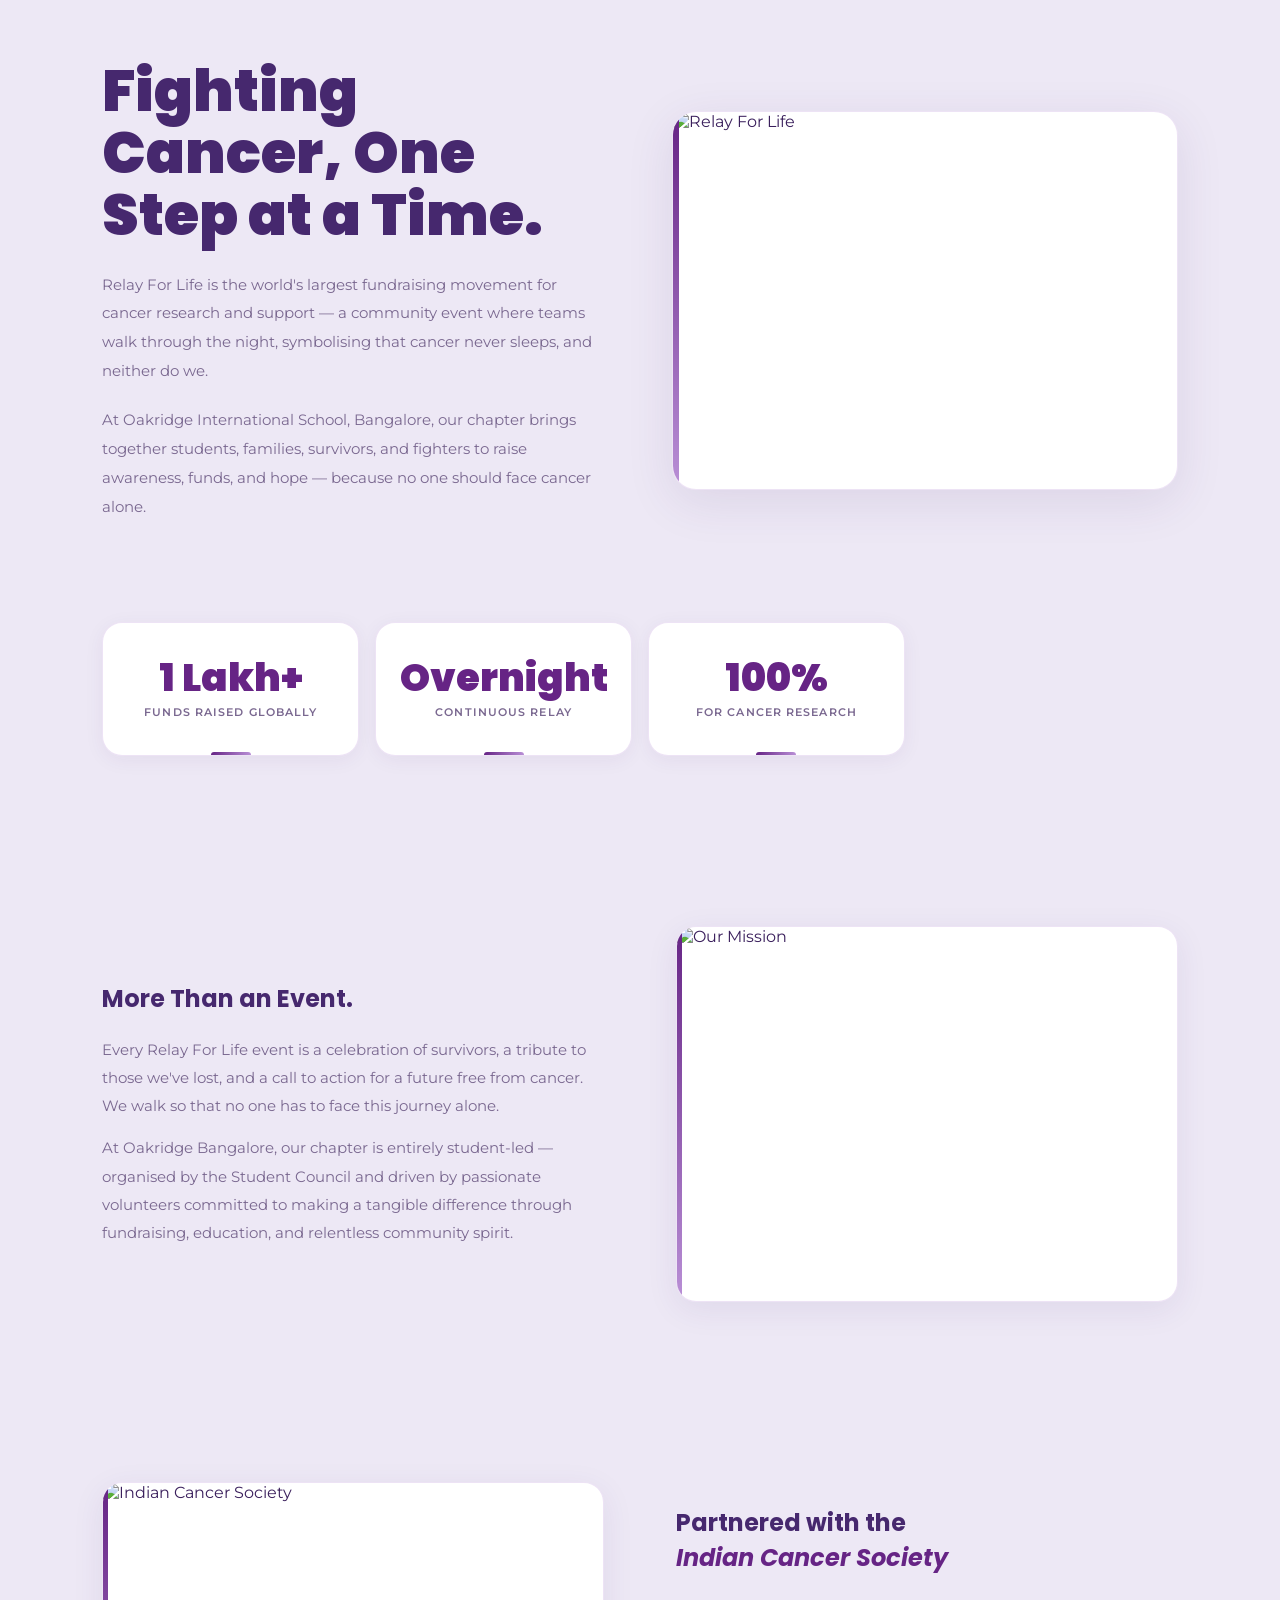
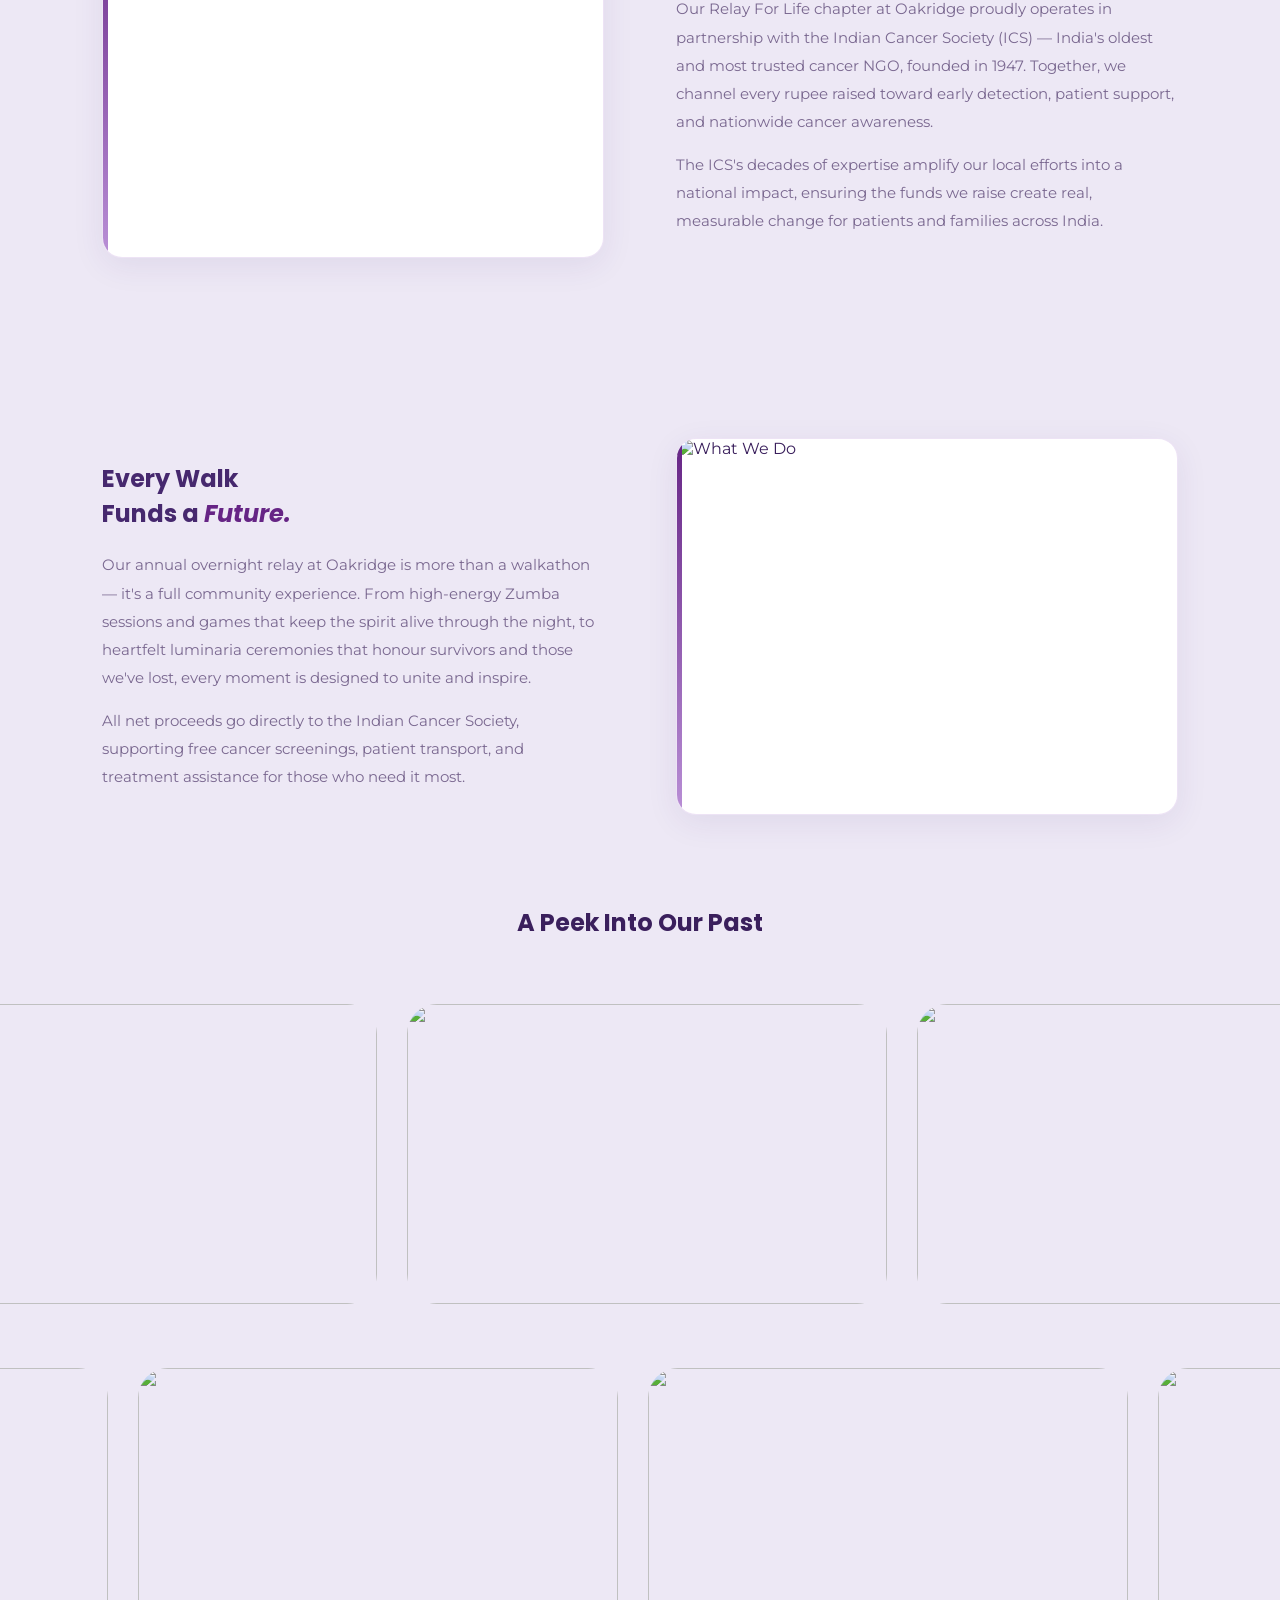
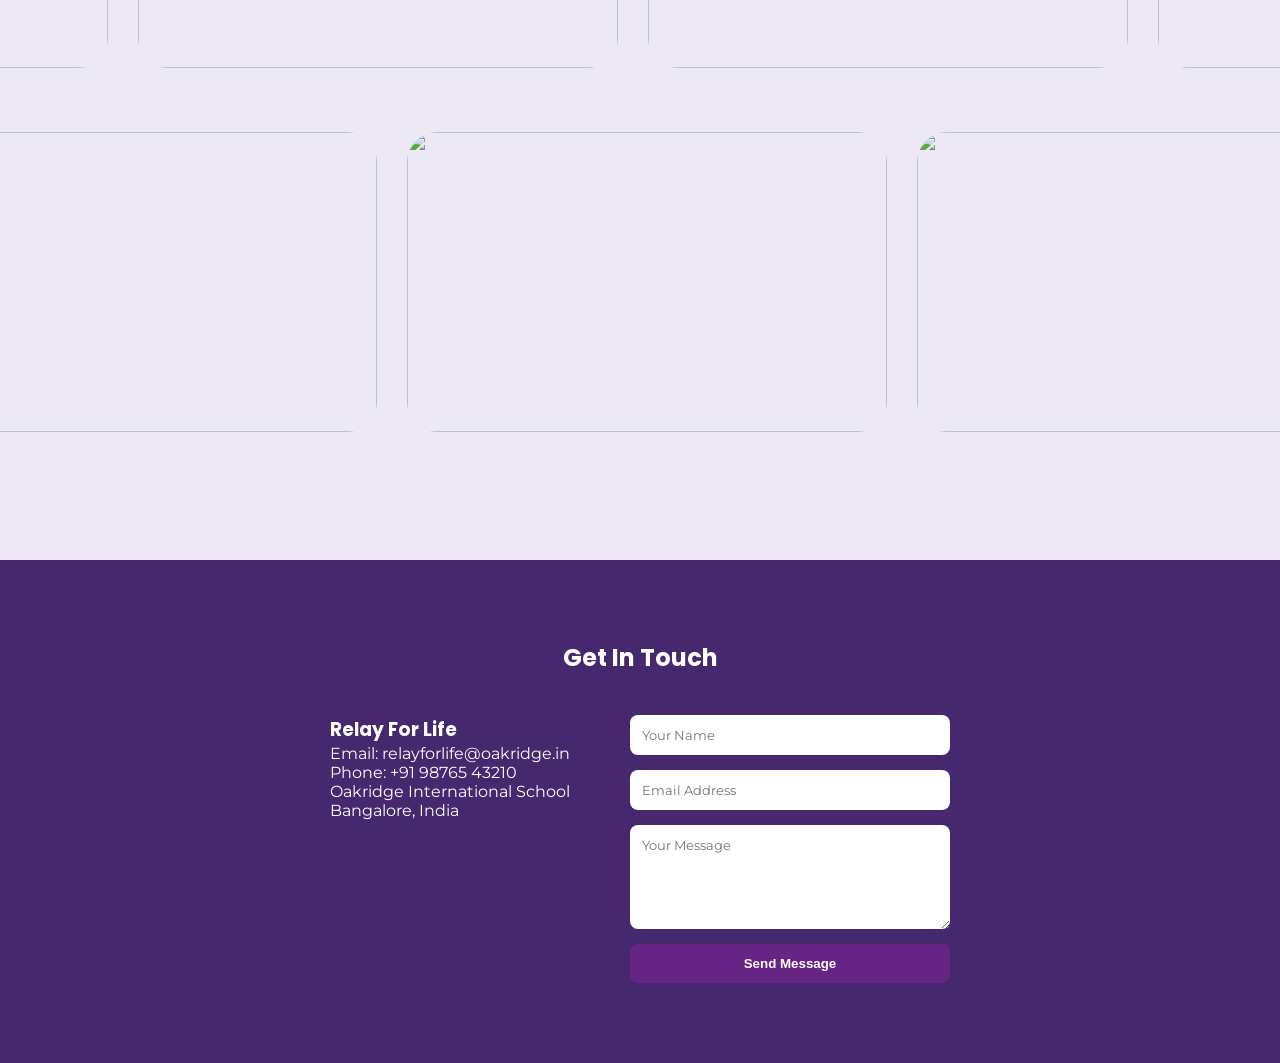
==== commit d6999c7f: "Make images smaller + update about us" ====
--- a/AboutUs/index.html
+++ b/AboutUs/index.html
@@ -9,14 +9,8 @@
       rel="stylesheet"
     />
     <link rel="stylesheet" href="style.css" />
-    <link rel="stylesheet" href="../Common/styles.css">
-    <link rel="stylesheet" href="../Navbar/styles.css">
   </head>
   <body>
-    <div id="navbarcontainer"></div>
-    <script src="../Common/script.js"></script>
-    <script type="module" src="../Navbar/script.js"></script>
-    <script src="script.js"></script>
     <!-- ── HERO ── -->
     <section style="padding-top: 0">
       <div class="hero">
@@ -38,8 +32,12 @@
           </div>
           <div class="hero-image-wrap">
             <div class="hero-image-frame">
-  <img src="../images/img1.jpeg" alt="Relay For Life" style="width:100%; height:100%; object-fit:cover; border-radius:24px;" />
-</div>
+              <img
+                src="../images/img_1.jpg"
+                alt="Relay For Life"
+                style="width: 100%; height: 100%; object-fit: cover"
+              />
+            </div>
           </div>
         </div>
       </div>
@@ -79,37 +77,11 @@
           </p>
         </div>
         <div class="alt-img reveal from-right">
-          <div class="img-ph">
-            <svg
-              xmlns="http://www.w3.org/2000/svg"
-              fill="none"
-              viewBox="0 0 24 24"
-              stroke-width="1.2"
-              style="
-                width: 44px;
-                height: 44px;
-                stroke: #662485;
-                display: block;
-                margin: 0 auto 8px;
-              "
-            >
-              <path
-                stroke-linecap="round"
-                stroke-linejoin="round"
-                d="M2.25 15.75l5.159-5.159a2.25 2.25 0 013.182 0l5.159 5.159m-1.5-1.5l1.409-1.409a2.25 2.25 0 013.182 0l2.909 2.909M3 21h18M6.75 6.75h.008v.008H6.75V6.75z"
-              />
-            </svg>
-            <p
-              style="
-                font-size: 10px;
-                letter-spacing: 0.12em;
-                text-transform: uppercase;
-                color: #662485;
-              "
-            >
-              Image Placeholder
-            </p>
-          </div>
+          <img
+            src="../images/img_2.jpg"
+            alt="Our Mission"
+            style="width: 100%; height: 100%; object-fit: cover"
+          />
         </div>
       </div>
     </div>
@@ -117,37 +89,11 @@
     <div class="alt-section">
       <div class="alt-inner">
         <div class="alt-img reveal from-left">
-          <div class="img-ph">
-            <svg
-              xmlns="http://www.w3.org/2000/svg"
-              fill="none"
-              viewBox="0 0 24 24"
-              stroke-width="1.2"
-              style="
-                width: 44px;
-                height: 44px;
-                stroke: #662485;
-                display: block;
-                margin: 0 auto 8px;
-              "
-            >
-              <path
-                stroke-linecap="round"
-                stroke-linejoin="round"
-                d="M2.25 15.75l5.159-5.159a2.25 2.25 0 013.182 0l5.159 5.159m-1.5-1.5l1.409-1.409a2.25 2.25 0 013.182 0l2.909 2.909M3 21h18M6.75 6.75h.008v.008H6.75V6.75z"
-              />
-            </svg>
-            <p
-              style="
-                font-size: 10px;
-                letter-spacing: 0.12em;
-                text-transform: uppercase;
-                color: #662485;
-              "
-            >
-              ICS Image
-            </p>
-          </div>
+          <img
+            src="../images/img_3.jpg"
+            alt="Indian Cancer Society"
+            style="width: 100%; height: 100%; object-fit: cover"
+          />
         </div>
         <div class="alt-text reveal from-right">
           <h2>Partnered with the<br /><em>Indian Cancer Society</em></h2>
@@ -185,37 +131,11 @@
           </p>
         </div>
         <div class="alt-img reveal from-right">
-          <div class="img-ph">
-            <svg
-              xmlns="http://www.w3.org/2000/svg"
-              fill="none"
-              viewBox="0 0 24 24"
-              stroke-width="1.2"
-              style="
-                width: 44px;
-                height: 44px;
-                stroke: #662485;
-                display: block;
-                margin: 0 auto 8px;
-              "
-            >
-              <path
-                stroke-linecap="round"
-                stroke-linejoin="round"
-                d="M2.25 15.75l5.159-5.159a2.25 2.25 0 013.182 0l5.159 5.159m-1.5-1.5l1.409-1.409a2.25 2.25 0 013.182 0l2.909 2.909M3 21h18M6.75 6.75h.008v.008H6.75V6.75z"
-              />
-            </svg>
-            <p
-              style="
-                font-size: 10px;
-                letter-spacing: 0.12em;
-                text-transform: uppercase;
-                color: #662485;
-              "
-            >
-              Image Placeholder
-            </p>
-          </div>
+          <img
+            src="../images/img_4.jpg"
+            alt="What We Do"
+            style="width: 100%; height: 100%; object-fit: cover"
+          />
         </div>
       </div>
     </div>
@@ -227,108 +147,108 @@
         <div class="lazy-scrolling-container right">
           <div class="carousel">
             <div class="image-card">
-              <img src="../images/img1.jpeg" width="480" />
-            </div>
-            <div class="image-card">
-              <img src="../images/img2.jpeg" width="480" />
-            </div>
-            <div class="image-card">
-              <img src="../images/img3.jpeg" width="480" />
-            </div>
-            <div class="image-card">
-              <img src="../images/img4.jpeg" width="480" />
-            </div>
-            <div class="image-card">
-              <img src="../images/img5.jpeg" width="480" />
-            </div>
-            <div class="image-card">
-              <img src="../images/img1.jpeg" width="480" />
-            </div>
-            <div class="image-card">
-              <img src="../images/img5.jpeg" width="480" />
-            </div>
-            <div class="image-card">
-              <img src="../images/img3.jpeg" width="480" />
-            </div>
-            <div class="image-card">
-              <img src="../images/img4.jpeg" width="480" />
-            </div>
-            <div class="image-card">
-              <img src="../images/img5.jpeg" width="480" />
+              <img src="../images/img_1.jpg" width="480" />
+            </div>
+            <div class="image-card">
+              <img src="../images/img_2.jpg" width="480" />
+            </div>
+            <div class="image-card">
+              <img src="../images/img_3.jpg" width="480" />
+            </div>
+            <div class="image-card">
+              <img src="../images/img_4.jpg" width="480" />
+            </div>
+            <div class="image-card">
+              <img src="../images/img_5.jpg" width="480" />
+            </div>
+            <div class="image-card">
+              <img src="../images/img_1.jpg" width="480" />
+            </div>
+            <div class="image-card">
+              <img src="../images/img_5.jpg" width="480" />
+            </div>
+            <div class="image-card">
+              <img src="../images/img_3.jpg" width="480" />
+            </div>
+            <div class="image-card">
+              <img src="../images/img_4.jpg" width="480" />
+            </div>
+            <div class="image-card">
+              <img src="../images/img_5.jpg" width="480" />
             </div>
           </div>
         </div>
         <div class="lazy-scrolling-container left">
           <div class="carousel">
             <div class="image-card">
-              <img src="../images/img6.jpeg" width="480" />
-            </div>
-            <div class="image-card">
-              <img src="../images/img7.jpeg" width="480" />
-            </div>
-            <div class="image-card">
-              <img src="../images/img8.jpeg" width="480" />
-            </div>
-            <div class="image-card">
-              <img src="../images/img9.jpeg" width="480" />
-            </div>
-            <div class="image-card">
-              <img src="../images/img_10.jpeg" width="480" />
-            </div>
-            <div class="image-card">
-              <img src="../images/img6.jpeg" width="480" />
-            </div>
-            <div class="image-card">
-              <img src="../images/img_07.jpeg" width="480" />
-            </div>
-            <div class="image-card">
-              <img src="../images/img_08.jpeg" width="480" />
-            </div>
-            <div class="image-card">
-              <img src="../images/img_09.jpeg" width="480" />
-            </div>
-            <div class="image-card">
-              <img src="../images/img_10.jpeg" width="480" />
+              <img src="../images/img_6.jpg" width="480" />
+            </div>
+            <div class="image-card">
+              <img src="../images/img_7.jpg" width="480" />
+            </div>
+            <div class="image-card">
+              <img src="../images/img_8.jpg" width="480" />
+            </div>
+            <div class="image-card">
+              <img src="../images/img_9.jpg" width="480" />
+            </div>
+            <div class="image-card">
+              <img src="../images/img_10.jpg" width="480" />
+            </div>
+            <div class="image-card">
+              <img src="../images/img_6.jpg" width="480" />
+            </div>
+            <div class="image-card">
+              <img src="../images/img_7.jpg" width="480" />
+            </div>
+            <div class="image-card">
+              <img src="../images/img_8.jpg" width="480" />
+            </div>
+            <div class="image-card">
+              <img src="../images/img_9.jpg" width="480" />
+            </div>
+            <div class="image-card">
+              <img src="../images/img_10.jpg" width="480" />
             </div>
           </div>
         </div>
         <div class="lazy-scrolling-container right">
           <div class="carousel">
             <div class="image-card">
-              <img src="../images/img_11.jpeg" width="480" />
-            </div>
-            <div class="image-card">
-              <img src="../images/img_12.jpeg" width="480" />
-            </div>
-            <div class="image-card">
-              <img src="../images/img_13.jpeg" width="480" />
-            </div>
-            <div class="image-card">
-              <img src="../images/img_14.jpeg" width="480" />
-            </div>
-            <div class="image-card">
-              <img src="../images/img_15.jpeg" width="480" />
-            </div>
-            <div class="image-card">
-              <img src="../images/img_11.jpeg" width="480" />
-            </div>
-            <div class="image-card">
-              <img src="../images/img_12.jpeg" width="480" />
-            </div>
-            <div class="image-card">
-              <img src="../images/img_13.jpeg" width="480" />
-            </div>
-            <div class="image-card">
-              <img src="../images/img_14.jpeg" width="480" />
-            </div>
-            <div class="image-card">
-              <img src="../images/img_15.jpeg" width="480" />
-            </div>
-          </div>
-        </div>
-      </div>
-    </div>
-    <div class-="agfuyegtsuyhwguyag" style="margin-top: 10%"></div>
+              <img src="../images/img_11.jpg" width="480" />
+            </div>
+            <div class="image-card">
+              <img src="../images/img_12.jpg" width="480" />
+            </div>
+            <div class="image-card">
+              <img src="../images/img_13.jpg" width="480" />
+            </div>
+            <div class="image-card">
+              <img src="../images/img_14.jpg" width="480" />
+            </div>
+            <div class="image-card">
+              <img src="../images/img_15.jpg" width="480" />
+            </div>
+            <div class="image-card">
+              <img src="../images/img_11.jpg" width="480" />
+            </div>
+            <div class="image-card">
+              <img src="../images/img_12.jpg" width="480" />
+            </div>
+            <div class="image-card">
+              <img src="../images/img_13.jpg" width="480" />
+            </div>
+            <div class="image-card">
+              <img src="../images/img_14.jpg" width="480" />
+            </div>
+            <div class="image-card">
+              <img src="../images/img_15.jpg" width="480" />
+            </div>
+          </div>
+        </div>
+      </div>
+    </div>
+    <div style="margin-top: 10%"></div>
     <script src="script.js"></script>
     <section id="contact-section">
       <h2>Get In Touch</h2>
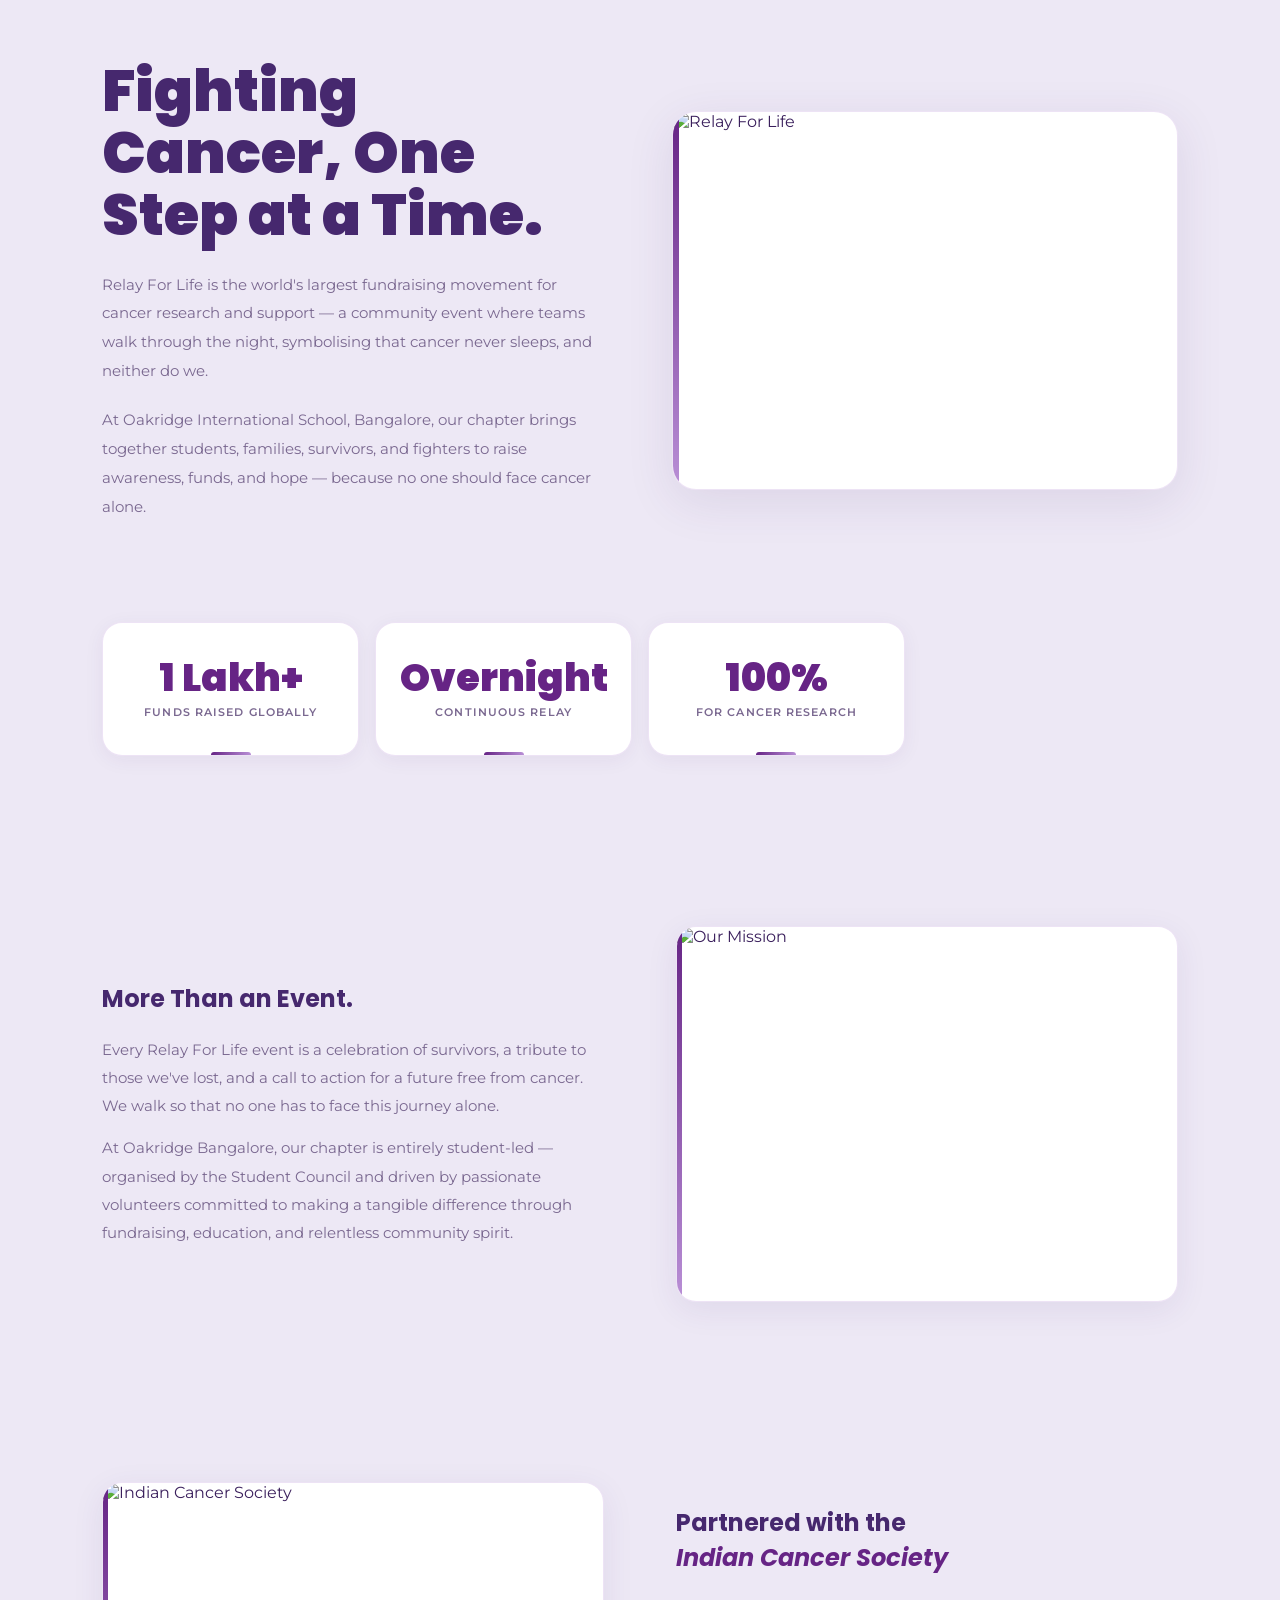
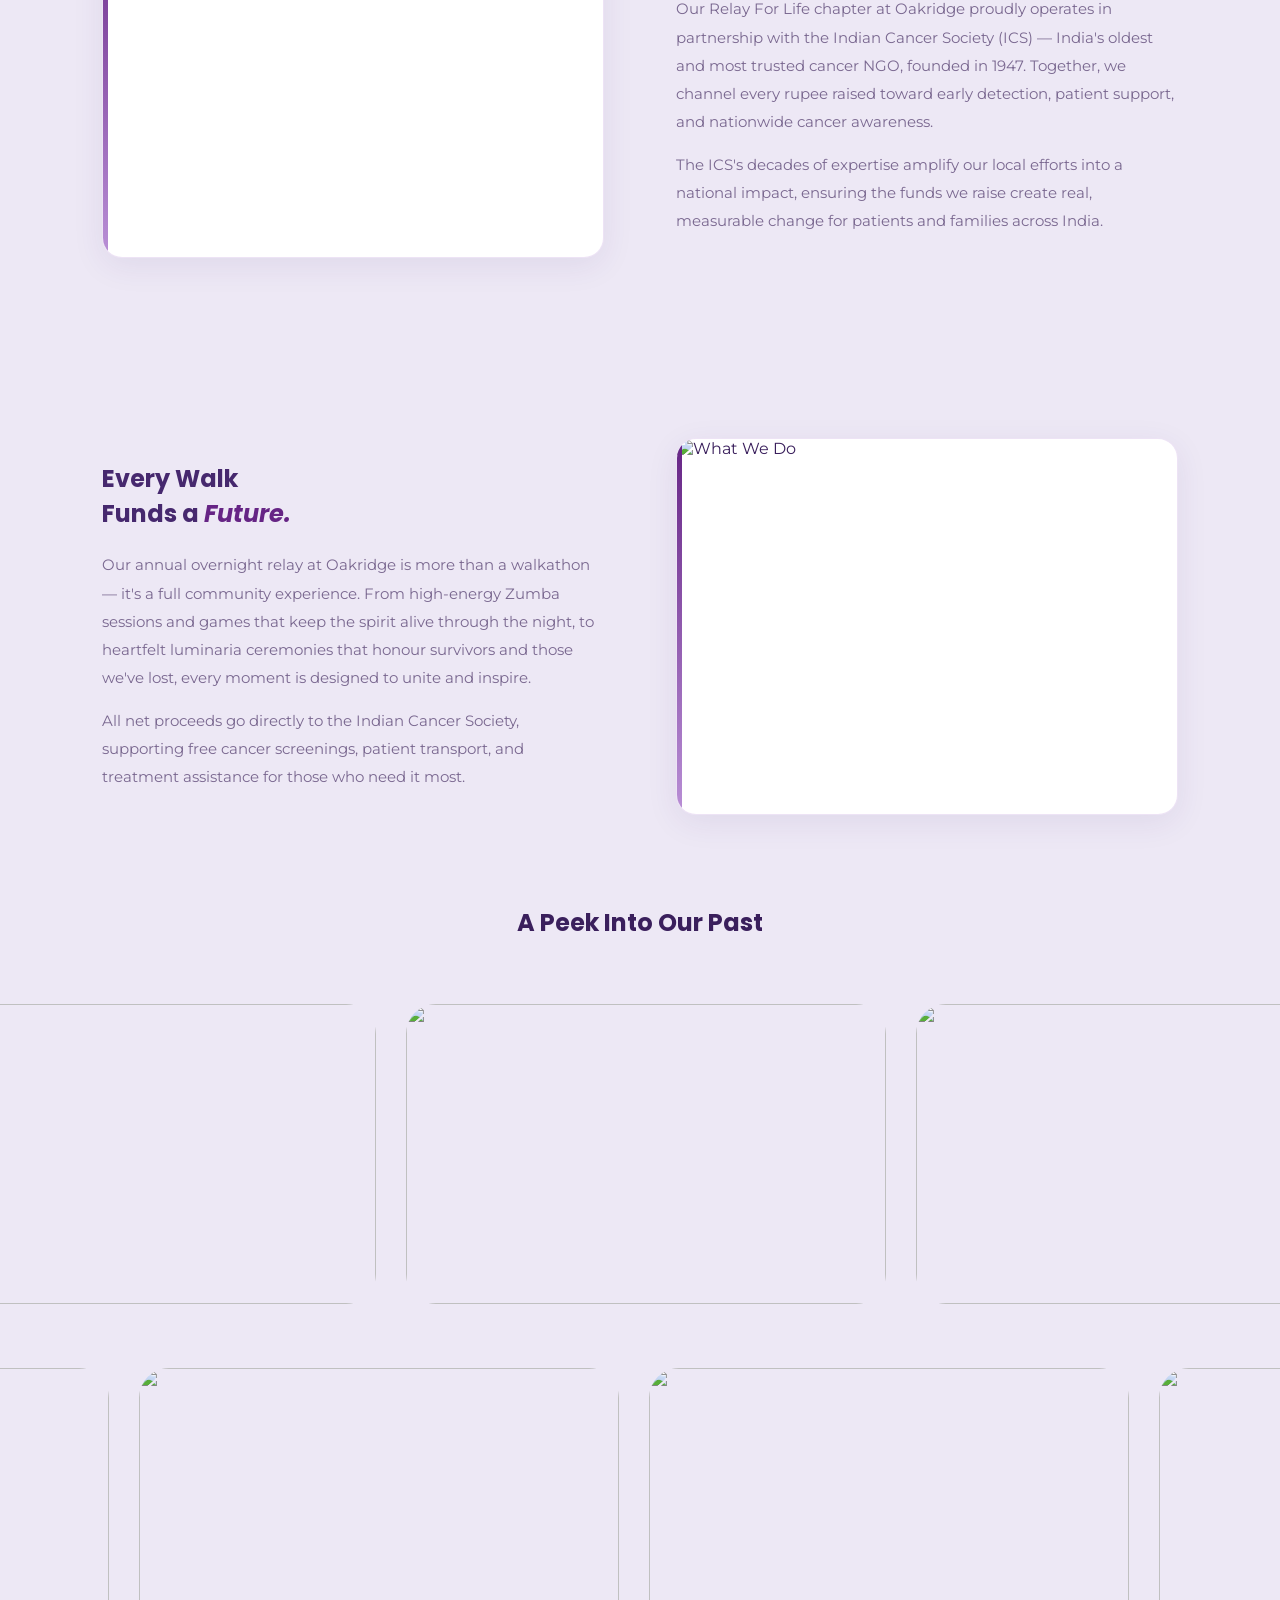
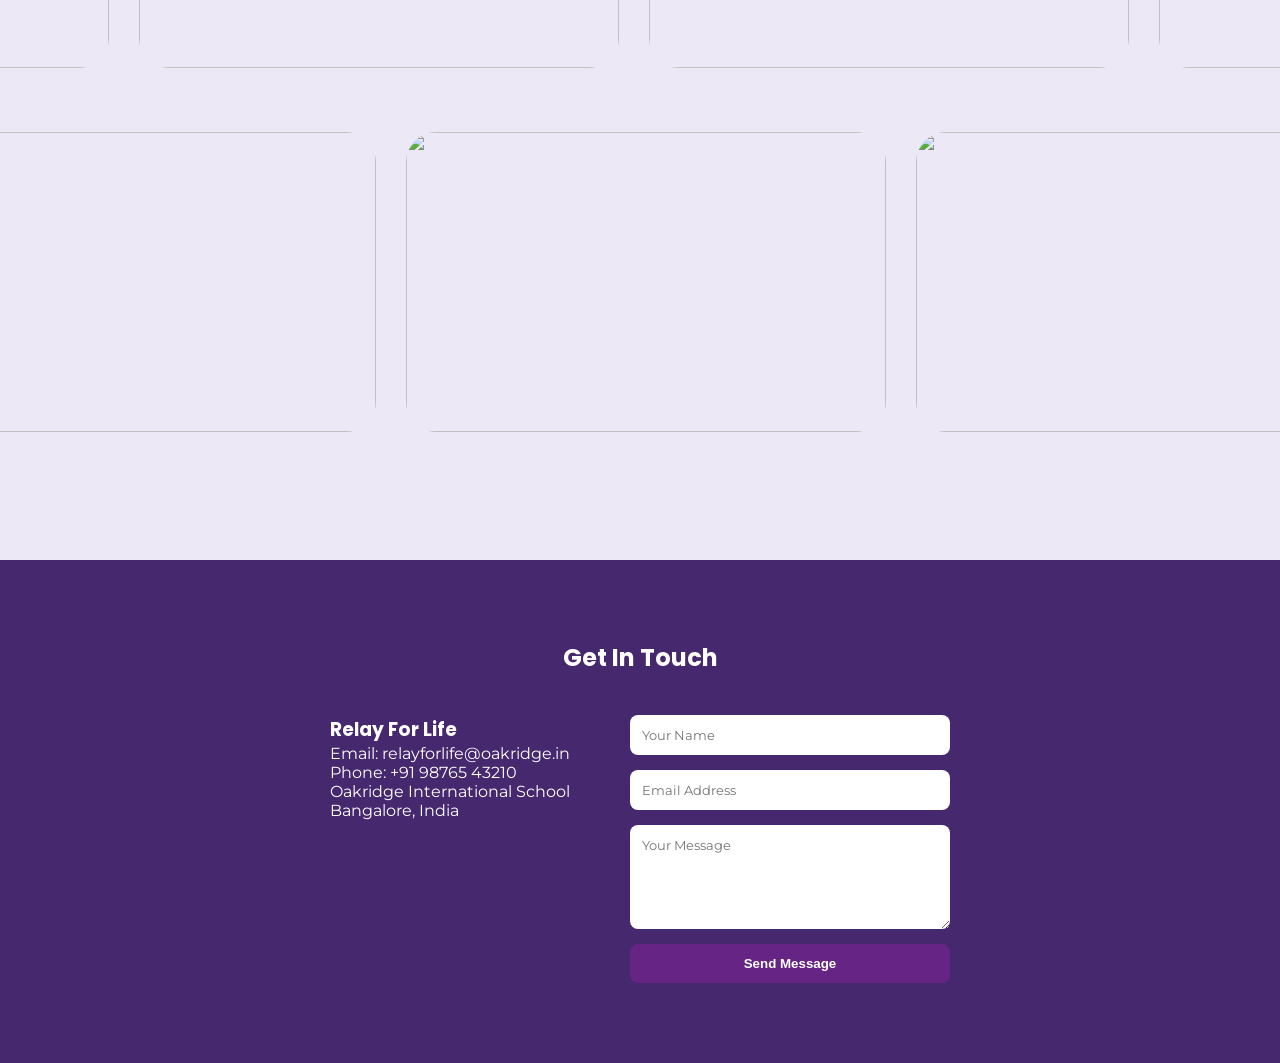
==== commit 23c4df28: "Fixeth the homepage-eth" ====
--- a/AboutUs/index.html
+++ b/AboutUs/index.html
@@ -132,7 +132,7 @@
         </div>
         <div class="alt-img reveal from-right">
           <img
-            src="../images/img_4.jpg"
+            src="../images/img_14.jpg"
             alt="What We Do"
             style="width: 100%; height: 100%; object-fit: cover"
           />
@@ -181,7 +181,7 @@
         <div class="lazy-scrolling-container left">
           <div class="carousel">
             <div class="image-card">
-              <img src="../images/img_6.jpg" width="480" />
+              <img src="../images/img_16.jpg" width="480" />
             </div>
             <div class="image-card">
               <img src="../images/img_7.jpg" width="480" />
@@ -196,7 +196,7 @@
               <img src="../images/img_10.jpg" width="480" />
             </div>
             <div class="image-card">
-              <img src="../images/img_6.jpg" width="480" />
+              <img src="../images/img_16.jpg" width="480" />
             </div>
             <div class="image-card">
               <img src="../images/img_7.jpg" width="480" />
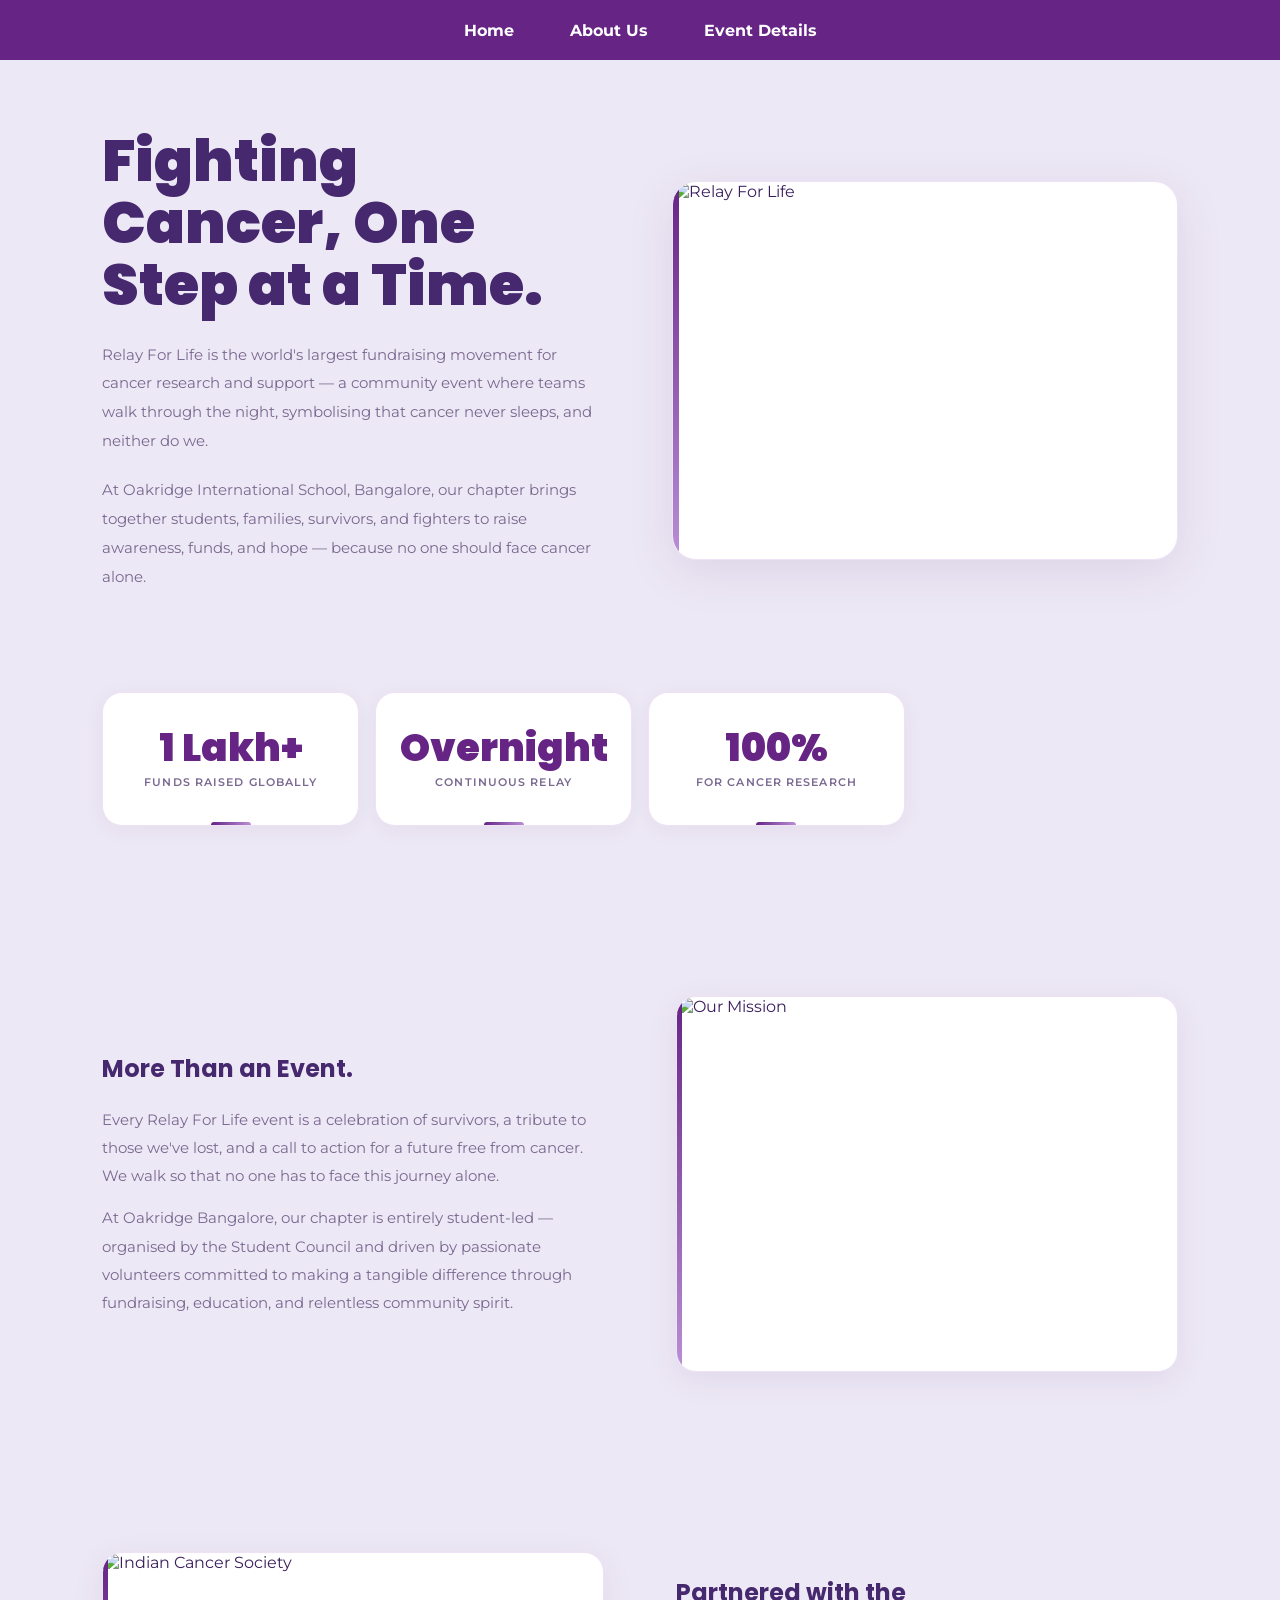
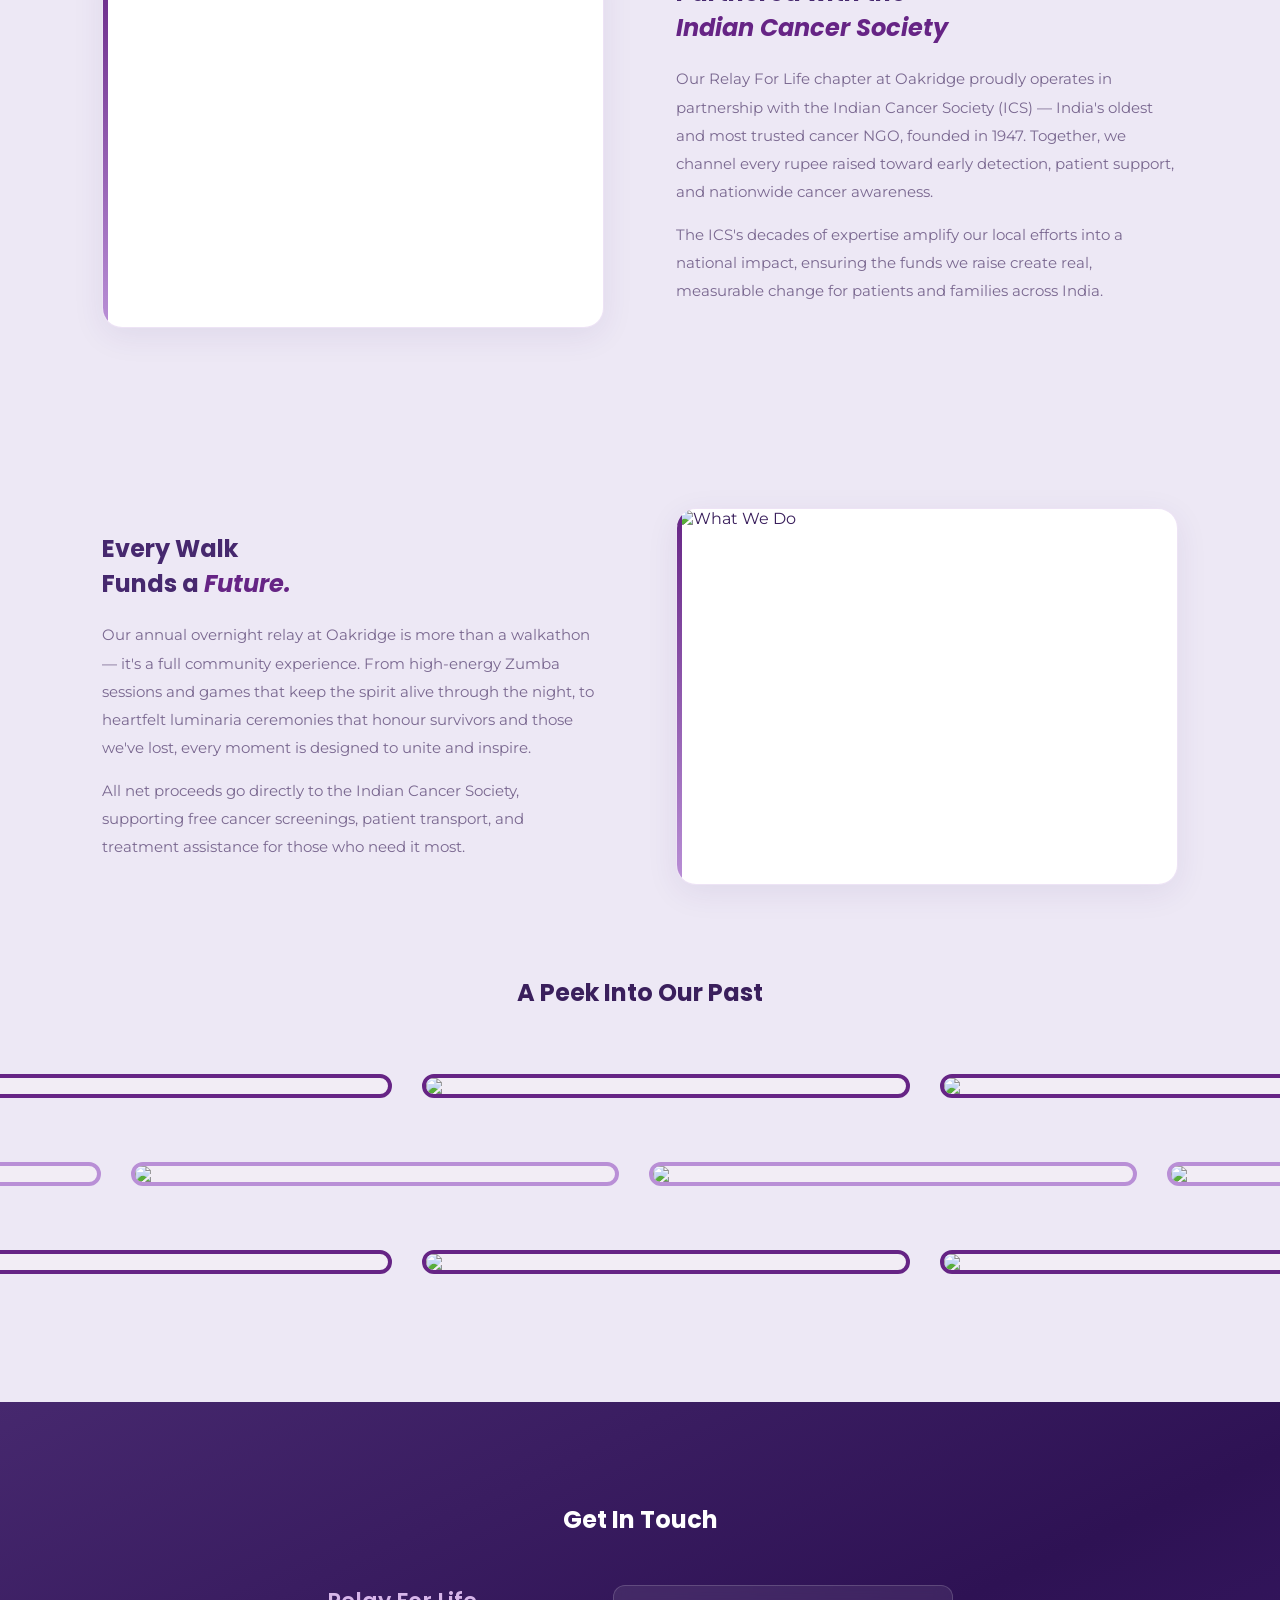
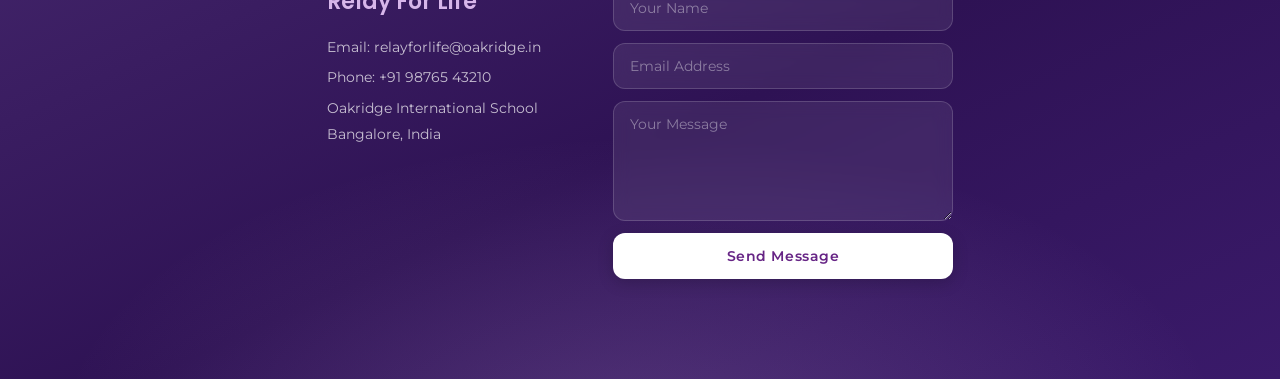
==== commit 36be77f9: "Thing" ====
--- a/AboutUs/index.html
+++ b/AboutUs/index.html
@@ -8,9 +8,13 @@
       href="https://fonts.googleapis.com/css2?family=Montserrat:wght@300;400;500;600;700&family=Poppins:wght@400;600;700;800;900&display=swap"
       rel="stylesheet"
     />
+    <link rel="stylesheet" href="../Common/styles.css" />
+    <link rel="stylesheet" href="../Navbar/styles.css" />
     <link rel="stylesheet" href="style.css" />
   </head>
   <body>
+    <div id="navbarcontainer"></div>
+    <script type="module" src="../Navbar/script.js"></script>
     <!-- ── HERO ── -->
     <section style="padding-top: 0">
       <div class="hero">
--- a/Navbar/styles.css
+++ b/Navbar/styles.css
@@ -0,0 +1,224 @@
+@import url(../Common/style.css);
+
+* {
+  margin: 0;
+  padding: 0;
+  box-sizing: border-box;
+}
+
+body {
+  font-family: 'Montserrat', sans-serif;
+  color: var(--text-color);
+}
+
+#sentinel {
+  height: 1%;
+  width: 100%;
+}
+
+.navbar {
+  height: 70px;
+  position: relative;
+  z-index: 1000;
+}
+
+.nav-inner {
+  position: fixed;
+  top: 0;
+  left: 50%;
+  transform: translateX(-50%);
+  width: 100%;
+  height: 60px;
+  background-color: var(--accent-color);
+  padding: 0 2rem;
+  display: flex;
+  justify-content: center;
+  align-items: center;
+  transition: all 0.4s ease;
+  box-shadow: none;
+  overflow: hidden; 
+
+}
+
+.nav-inner::before {
+  content: "";
+  position: absolute;
+  top: 0;
+  left: -120%;
+  width: 120%;
+  height: 100%;
+  pointer-events: none;
+  border-radius: inherit;
+
+  background: linear-gradient(
+    90deg,
+    rgba(46, 255, 144, 0) 0%,
+    var(--accent-color-1) 50%,
+    rgba(46, 255, 144, 0) 100%
+  );
+
+  opacity: 0;
+  transform: translateX(0);
+}
+
+.navbar.dock .nav-inner {
+  top: 15px;
+  width: 44%;
+  min-width: fit-content;
+  height: 60px;
+  padding: 0 1.5rem;
+  box-shadow: 0 4px 12px rgba(0, 0, 0, 0.2);
+  border-radius: 999px;
+  transform: translateX(-50%) scale(1);
+}
+
+.navbar.dock .nav-inner::before {
+  animation: greenWave 0.9s ease-out forwards;
+  opacity: 1;
+}
+
+@keyframes greenWave {
+  0% {
+    transform: translateX(-120%);
+    opacity: 0.2;
+  }
+  50% {
+    opacity: 1;
+  }
+  100% {
+    transform: translateX(120%);
+    opacity: 0;
+  }
+}
+
+.nav-menu {
+  display: flex;
+  flex-direction: row;
+  gap: 3.5rem;
+  align-items: center;
+  justify-content: space-around;
+  list-style: none;
+}
+
+.nav-inner a {
+  color: white;
+  text-decoration: none;
+  font-weight: bold;
+}
+
+.nav-inner a:hover {
+  color: var(--accent-color-2);
+}
+
+.hamburger,
+.page-title {
+  display: none;
+}
+
+@media (max-width: 1000px) {
+  .hamburger {
+    display: block;
+    font-size: 1.5rem;
+    background: none;
+    border: none;
+    color: #fff;
+    cursor: pointer;
+    z-index: 1001;
+  }
+
+  .page-title {
+    display: block;
+    color: #fff;
+    font-size: 1.1rem;
+    font-weight: 600;
+    margin-left: 0.75rem;
+    flex: 1;
+    text-align: center;
+  }
+
+  .nav-inner {
+    flex-direction: row;
+    justify-content: space-between;
+    align-items: center;
+  }
+
+  .nav-menu {
+    position: absolute;
+    top: 70px;
+    left: 50%;
+    transform: translateX(-50%);
+    width: 90%;
+    background-color: var(--bg-color);
+    flex-direction: column;
+    display: flex;
+    gap: 1rem;
+    padding: 1rem 1.5rem;
+    border-radius: 1rem;
+    box-shadow: 0 8px 16px rgba(0, 0, 0, 0.4);
+    text-align: center;
+    z-index: 999;
+    overflow: hidden;
+  }
+
+  .nav-menu.hidden {
+    display: none;
+  }
+
+  .nav-inner ul {
+    gap: 1rem;
+    padding: 10px;
+  }
+
+  .nav-inner a {
+    font-size: 1rem;
+    padding: 0.5rem 0;
+  }
+}
+
+.navbar.dock .nav-inner {
+  width: 30%;
+}
+
+@media (max-width: 1600px) {
+  .navbar.dock .nav-inner {
+    width: 36%;
+  }
+}
+
+@media (max-width: 1400px) {
+  .navbar.dock .nav-inner {
+    width: 50%;
+  }
+}
+
+@media (max-width: 1100px) {
+  .navbar.dock .nav-inner {
+    width: 60%;
+  }
+}
+
+@media (max-width: 600px) {
+  .navbar.dock .nav-inner {
+    width: 80%;
+  }
+}
+
+nav{
+
+background:#876CA7;
+color:white;
+
+}
+
+nav a{
+
+color:white;
+font-weight:600;
+
+}
+
+nav a:hover{
+
+color:#b98fd6;
+
+}
--- a/AboutUs/style.css
+++ b/AboutUs/style.css
@@ -707,68 +707,151 @@
 }
 
 #contact-section {
-  padding: 80px 20px;
-  background: #46286e;
+  padding: 100px 20px;
+  background:
+    radial-gradient(
+      ellipse 70% 80% at 50% 110%,
+      rgba(215, 182, 234, 0.18) 0%,
+      transparent 65%
+    ),
+    linear-gradient(
+      155deg,
+      var(--main-color, #3b0764) 0%,
+      #2e1254 55%,
+      #3a1a6a 100%
+    );
   color: white;
   text-align: center;
 }
 
+#contact-section .countdown-title {
+  color: white;
+  text-shadow: 0 2px 12px rgba(0, 0, 0, 0.15);
+}
+
 .contact-container {
   display: flex;
   justify-content: center;
-  gap: 60px;
+  gap: 72px;
   flex-wrap: wrap;
-  margin-top: 40px;
+  margin-top: 48px;
 }
 
 .contact-info {
-  max-width: 300px;
+  max-width: 260px;
   text-align: left;
 }
 
+.contact-info h3 {
+  font-size: 22px;
+  font-weight: 600;
+  margin-bottom: 16px;
+  color: var(--tert-accent-color, #e8d5f5);
+}
+
+.contact-info p {
+  font-size: 14px;
+  line-height: 1.9;
+  color: rgba(255, 255, 255, 0.72);
+  margin: 0 0 4px;
+}
+
 .contact-form {
   display: flex;
   flex-direction: column;
-  gap: 15px;
-  width: 320px;
+  gap: 12px;
+  width: 340px;
 }
 
 .contact-form input,
 .contact-form textarea {
-  padding: 12px;
+  padding: 13px 16px;
+  border: 1.5px solid rgba(255, 255, 255, 0.16);
+  background: rgba(255, 255, 255, 0.08);
+  border-radius: 12px;
+  font-family: "Montserrat", system-ui;
+  font-size: 14px;
+  color: white;
+  backdrop-filter: blur(8px);
+  transition:
+    border-color 0.2s,
+    background 0.2s;
+  outline: none;
+}
+
+.contact-form input::placeholder,
+.contact-form textarea::placeholder {
+  color: rgba(255, 255, 255, 0.4);
+}
+
+.contact-form input:focus,
+.contact-form textarea:focus {
+  border-color: rgba(215, 182, 234, 0.6);
+  background: rgba(255, 255, 255, 0.14);
+}
+
+.contact-form textarea {
+  min-height: 120px;
+  resize: vertical;
+}
+
+.contact-form button {
+  padding: 14px;
   border: none;
-  border-radius: 8px;
-  font-family: inherit;
-}
-
-.contact-form button {
-  padding: 12px;
-  border: none;
-  background: #662485;
-  color: white;
-  border-radius: 8px;
+  background: white;
+  color: var(--accent-color, #662485);
+  border-radius: 12px;
   cursor: pointer;
   font-weight: 600;
-  transition: 0.25s;
+  font-size: 14px;
+  letter-spacing: 0.04em;
+  font-family: "Montserrat", system-ui;
+  transition: all 0.25s;
+  box-shadow: 0 4px 16px rgba(0, 0, 0, 0.18);
 }
 
 .contact-form button:hover {
-  background: #b98fd6;
-}
-
-.image-card {
-  flex: 0 0 auto;
-  background-color: var(--bg-color);
-  border: 4px solid var(--accent-color);
-  border-radius: 30px;
-  overflow: hidden;        /* ADD THIS */
-  line-height: 0;          /* ADD THIS - removes gap under img */
-}
-
-.image-card img {
-  display: block;
-  width: 480px;            /* fixed width */
-  height: 300px;           /* ADD fixed height */
-  object-fit: cover;       /* ADD THIS - fills without distortion */
-  border-radius: 26px;
-}+  background: var(--tert-accent-color, #e8d5f5);
+  color: var(--main-color);
+  transform: translateY(-2px);
+  box-shadow: 0 8px 24px rgba(0, 0, 0, 0.22);
+}
+
+/* ============================================================
+   NAVBAR
+   ============================================================ */
+
+#navbarcontainer {
+  margin: 0;
+  padding: 0;
+}
+nav {
+  margin: 0;
+}
+#hero-section {
+  margin-top: -10px;
+}
+
+/* ============================================================
+   RESPONSIVE
+   ============================================================ */
+
+@media (max-width: 600px) {
+  .hero-title {
+    font-size: 64px;
+  }
+  .stats-inner {
+    flex-wrap: wrap;
+    gap: 20px;
+  }
+  .stat-divider {
+    display: none;
+  }
+  .time-box {
+    padding: 22px 28px;
+    min-width: 90px;
+  }
+  .time-box span {
+    font-size: 44px;
+  }
+}
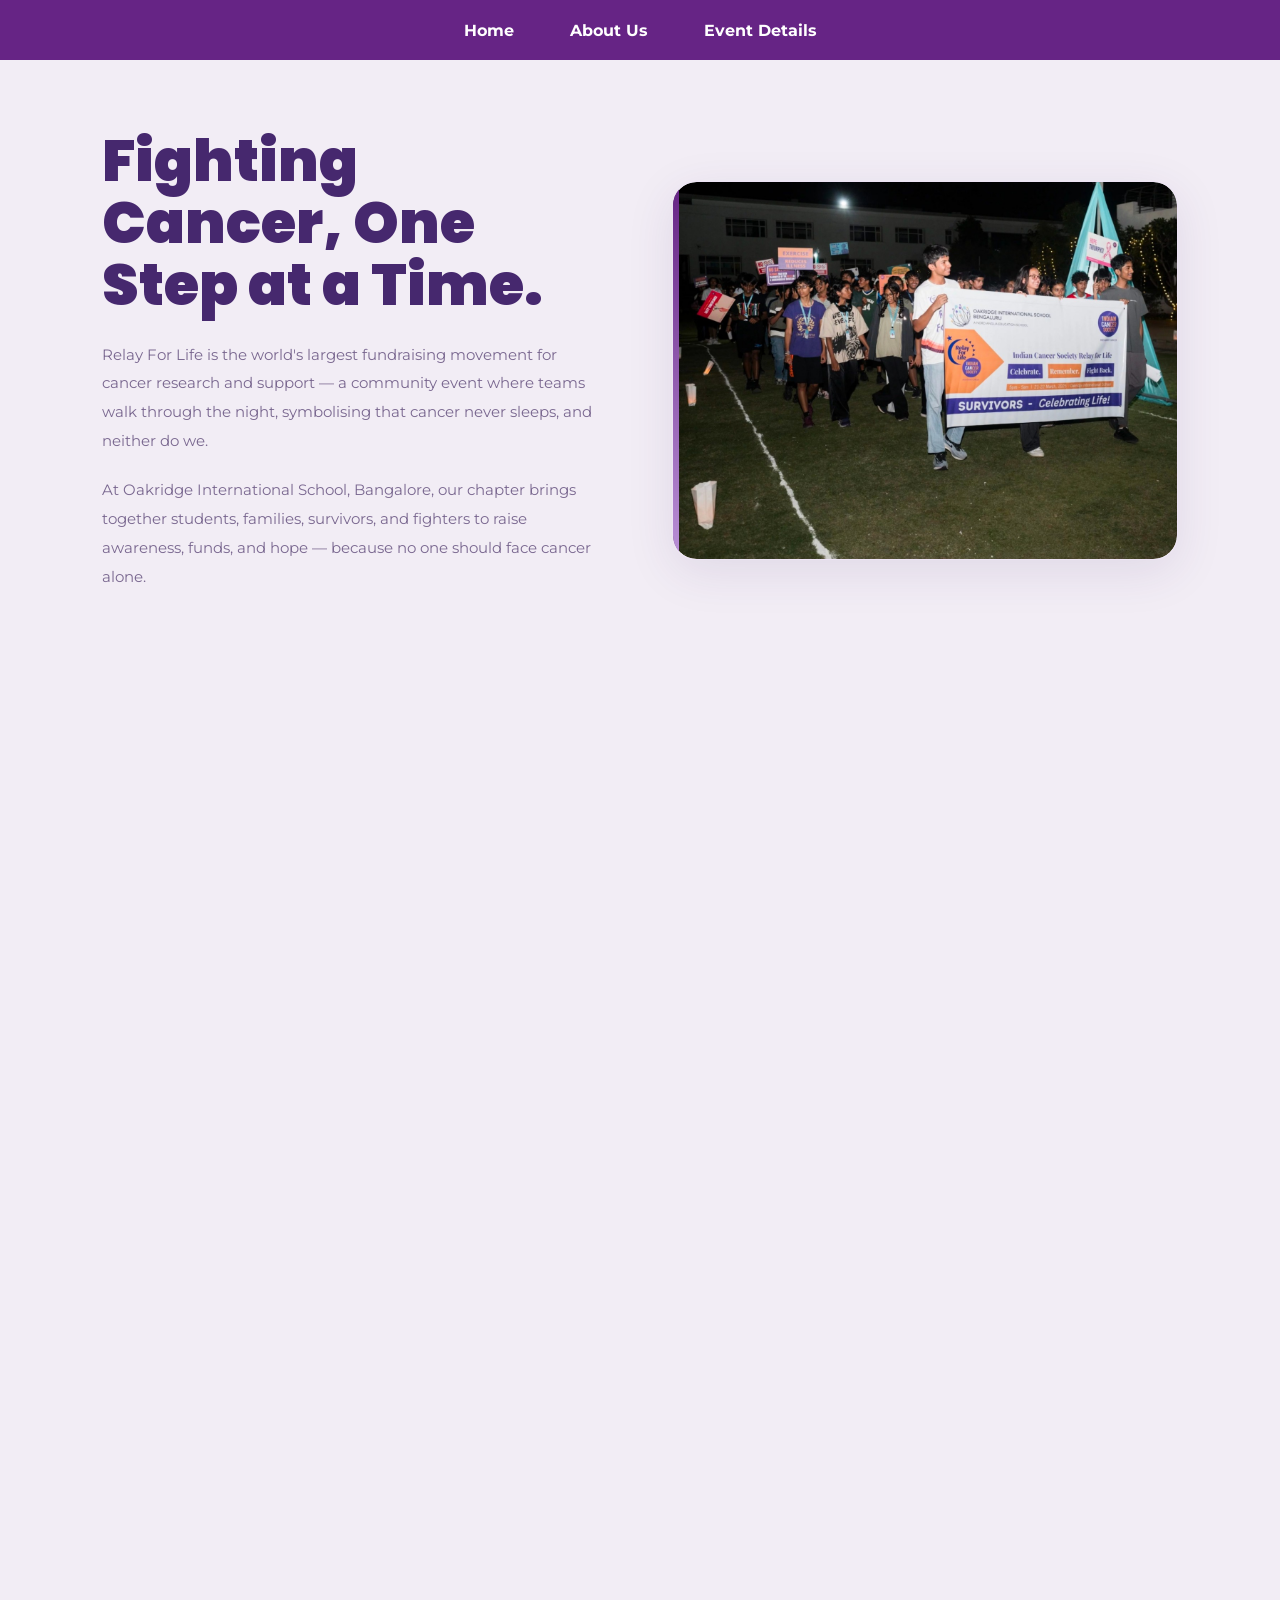
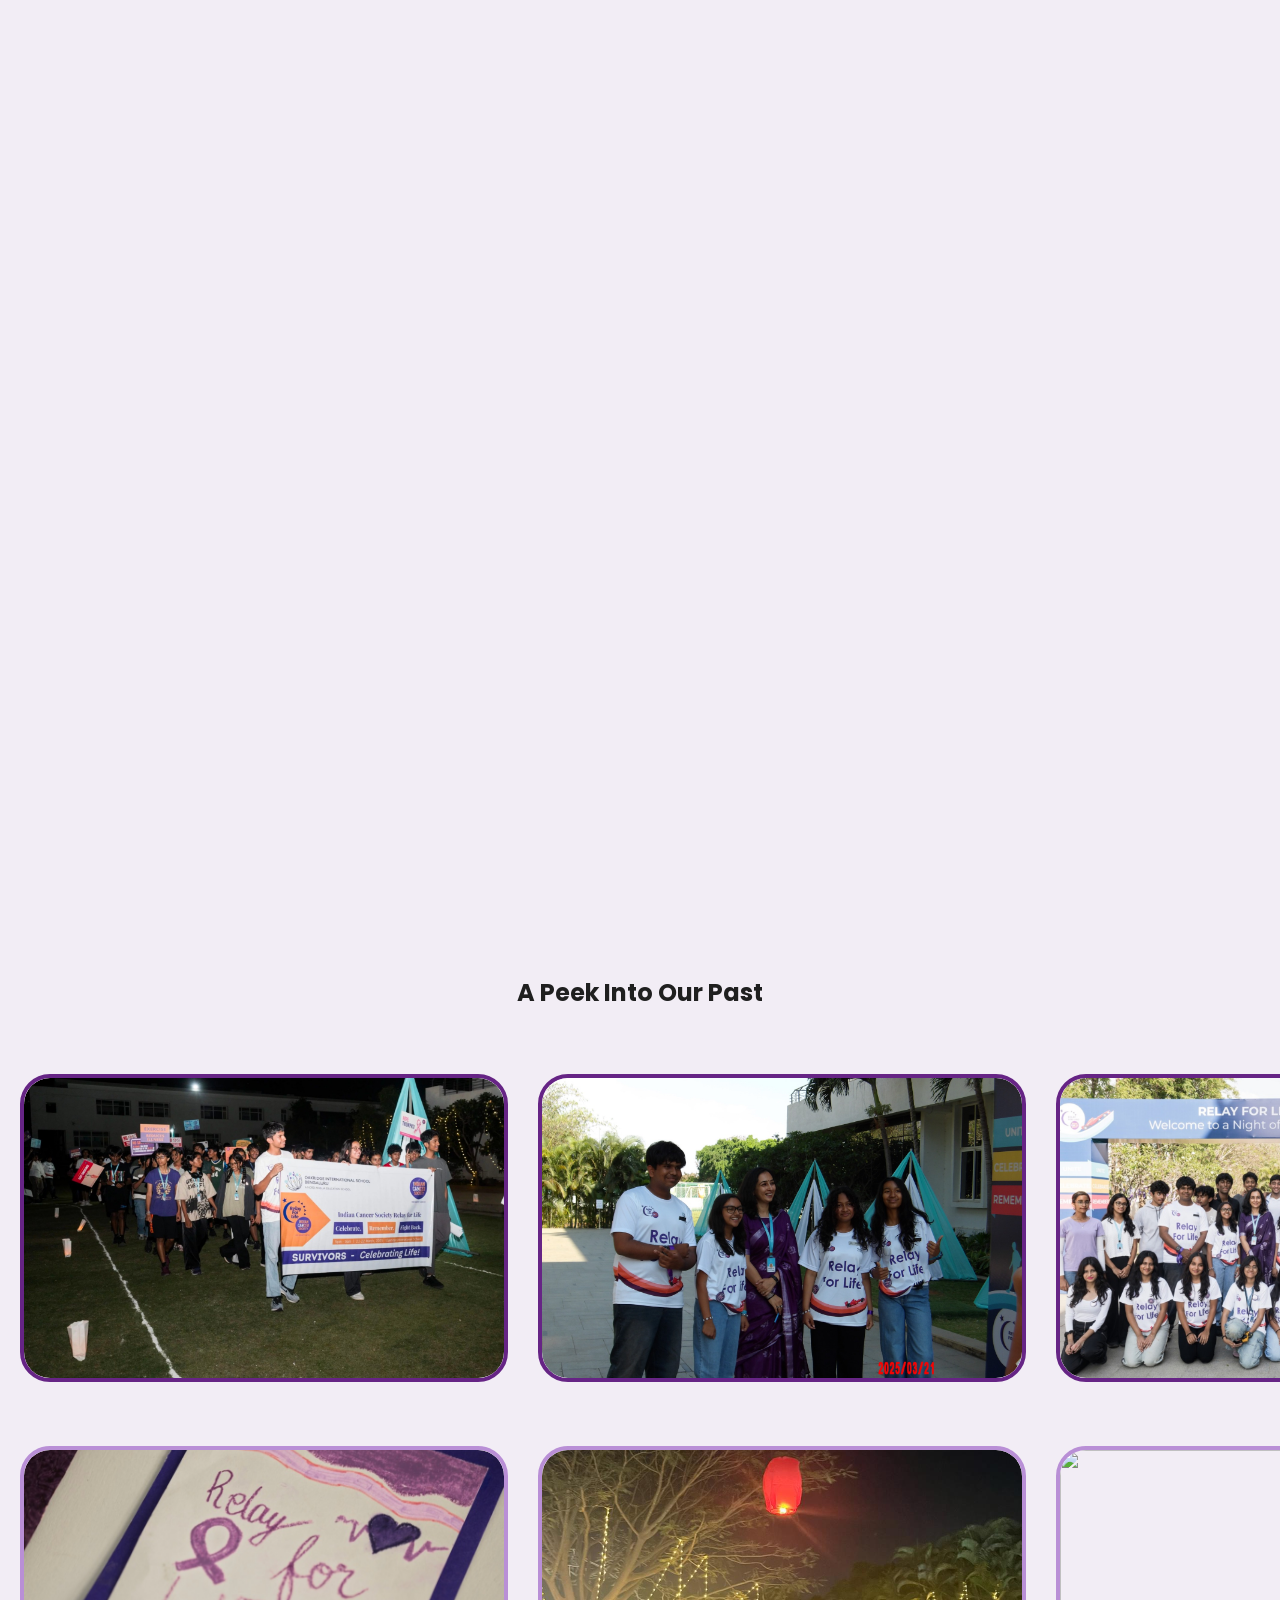
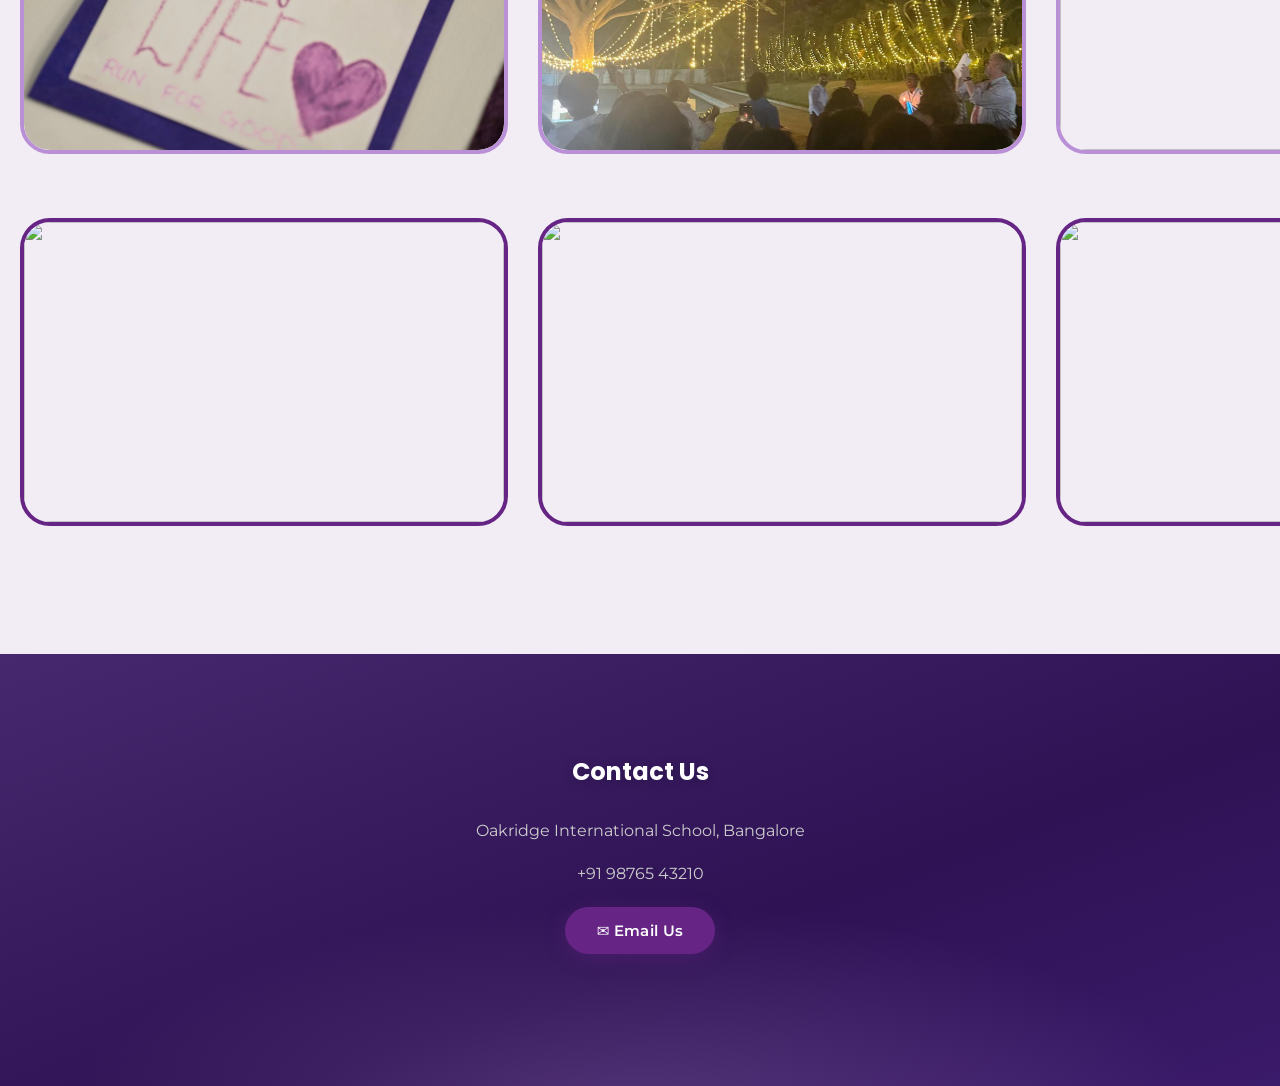
==== commit 4abf15e4: "fixed things AHHHHHH" ====
--- a/AboutUs/index.html
+++ b/AboutUs/index.html
@@ -8,13 +8,15 @@
       href="https://fonts.googleapis.com/css2?family=Montserrat:wght@300;400;500;600;700&family=Poppins:wght@400;600;700;800;900&display=swap"
       rel="stylesheet"
     />
-    <link rel="stylesheet" href="../Common/styles.css" />
-    <link rel="stylesheet" href="../Navbar/styles.css" />
     <link rel="stylesheet" href="style.css" />
+    <link rel="stylesheet" href="../Common/styles.css">
+    <link rel="stylesheet" href="../Navbar/styles.css">
   </head>
   <body>
     <div id="navbarcontainer"></div>
+    <script src="../Common/script.js"></script>
     <script type="module" src="../Navbar/script.js"></script>
+    <script src="script.js"></script>
     <!-- ── HERO ── -->
     <section style="padding-top: 0">
       <div class="hero">
@@ -36,12 +38,8 @@
           </div>
           <div class="hero-image-wrap">
             <div class="hero-image-frame">
-              <img
-                src="../images/img_1.jpg"
-                alt="Relay For Life"
-                style="width: 100%; height: 100%; object-fit: cover"
-              />
-            </div>
+  <img src="../images/img1.jpeg" alt="Relay For Life" style="width:100%; height:100%; object-fit:cover; border-radius:24px;" />
+</div>
           </div>
         </div>
       </div>
@@ -81,11 +79,37 @@
           </p>
         </div>
         <div class="alt-img reveal from-right">
-          <img
-            src="../images/img_2.jpg"
-            alt="Our Mission"
-            style="width: 100%; height: 100%; object-fit: cover"
-          />
+          <div class="img-ph">
+            <svg
+              xmlns="http://www.w3.org/2000/svg"
+              fill="none"
+              viewBox="0 0 24 24"
+              stroke-width="1.2"
+              style="
+                width: 44px;
+                height: 44px;
+                stroke: #662485;
+                display: block;
+                margin: 0 auto 8px;
+              "
+            >
+              <path
+                stroke-linecap="round"
+                stroke-linejoin="round"
+                d="M2.25 15.75l5.159-5.159a2.25 2.25 0 013.182 0l5.159 5.159m-1.5-1.5l1.409-1.409a2.25 2.25 0 013.182 0l2.909 2.909M3 21h18M6.75 6.75h.008v.008H6.75V6.75z"
+              />
+            </svg>
+            <p
+              style="
+                font-size: 10px;
+                letter-spacing: 0.12em;
+                text-transform: uppercase;
+                color: #662485;
+              "
+            >
+              Image Placeholder
+            </p>
+          </div>
         </div>
       </div>
     </div>
@@ -93,11 +117,37 @@
     <div class="alt-section">
       <div class="alt-inner">
         <div class="alt-img reveal from-left">
-          <img
-            src="../images/img_3.jpg"
-            alt="Indian Cancer Society"
-            style="width: 100%; height: 100%; object-fit: cover"
-          />
+          <div class="img-ph">
+            <svg
+              xmlns="http://www.w3.org/2000/svg"
+              fill="none"
+              viewBox="0 0 24 24"
+              stroke-width="1.2"
+              style="
+                width: 44px;
+                height: 44px;
+                stroke: #662485;
+                display: block;
+                margin: 0 auto 8px;
+              "
+            >
+              <path
+                stroke-linecap="round"
+                stroke-linejoin="round"
+                d="M2.25 15.75l5.159-5.159a2.25 2.25 0 013.182 0l5.159 5.159m-1.5-1.5l1.409-1.409a2.25 2.25 0 013.182 0l2.909 2.909M3 21h18M6.75 6.75h.008v.008H6.75V6.75z"
+              />
+            </svg>
+            <p
+              style="
+                font-size: 10px;
+                letter-spacing: 0.12em;
+                text-transform: uppercase;
+                color: #662485;
+              "
+            >
+              ICS Image
+            </p>
+          </div>
         </div>
         <div class="alt-text reveal from-right">
           <h2>Partnered with the<br /><em>Indian Cancer Society</em></h2>
@@ -135,11 +185,37 @@
           </p>
         </div>
         <div class="alt-img reveal from-right">
-          <img
-            src="../images/img_14.jpg"
-            alt="What We Do"
-            style="width: 100%; height: 100%; object-fit: cover"
-          />
+          <div class="img-ph">
+            <svg
+              xmlns="http://www.w3.org/2000/svg"
+              fill="none"
+              viewBox="0 0 24 24"
+              stroke-width="1.2"
+              style="
+                width: 44px;
+                height: 44px;
+                stroke: #662485;
+                display: block;
+                margin: 0 auto 8px;
+              "
+            >
+              <path
+                stroke-linecap="round"
+                stroke-linejoin="round"
+                d="M2.25 15.75l5.159-5.159a2.25 2.25 0 013.182 0l5.159 5.159m-1.5-1.5l1.409-1.409a2.25 2.25 0 013.182 0l2.909 2.909M3 21h18M6.75 6.75h.008v.008H6.75V6.75z"
+              />
+            </svg>
+            <p
+              style="
+                font-size: 10px;
+                letter-spacing: 0.12em;
+                text-transform: uppercase;
+                color: #662485;
+              "
+            >
+              Image Placeholder
+            </p>
+          </div>
         </div>
       </div>
     </div>
@@ -151,125 +227,117 @@
         <div class="lazy-scrolling-container right">
           <div class="carousel">
             <div class="image-card">
-              <img src="../images/img_1.jpg" width="480" />
-            </div>
-            <div class="image-card">
-              <img src="../images/img_2.jpg" width="480" />
-            </div>
-            <div class="image-card">
-              <img src="../images/img_3.jpg" width="480" />
-            </div>
-            <div class="image-card">
-              <img src="../images/img_4.jpg" width="480" />
-            </div>
-            <div class="image-card">
-              <img src="../images/img_5.jpg" width="480" />
-            </div>
-            <div class="image-card">
-              <img src="../images/img_1.jpg" width="480" />
-            </div>
-            <div class="image-card">
-              <img src="../images/img_5.jpg" width="480" />
-            </div>
-            <div class="image-card">
-              <img src="../images/img_3.jpg" width="480" />
-            </div>
-            <div class="image-card">
-              <img src="../images/img_4.jpg" width="480" />
-            </div>
-            <div class="image-card">
-              <img src="../images/img_5.jpg" width="480" />
+              <img src="../images/img1.jpeg" width="480" />
+            </div>
+            <div class="image-card">
+              <img src="../images/img2.jpeg" width="480" />
+            </div>
+            <div class="image-card">
+              <img src="../images/img3.jpeg" width="480" />
+            </div>
+            <div class="image-card">
+              <img src="../images/img4.jpeg" width="480" />
+            </div>
+            <div class="image-card">
+              <img src="../images/img5.jpeg" width="480" />
+            </div>
+            <div class="image-card">
+              <img src="../images/img1.jpeg" width="480" />
+            </div>
+            <div class="image-card">
+              <img src="../images/img5.jpeg" width="480" />
+            </div>
+            <div class="image-card">
+              <img src="../images/img3.jpeg" width="480" />
+            </div>
+            <div class="image-card">
+              <img src="../images/img4.jpeg" width="480" />
+            </div>
+            <div class="image-card">
+              <img src="../images/img5.jpeg" width="480" />
             </div>
           </div>
         </div>
         <div class="lazy-scrolling-container left">
           <div class="carousel">
             <div class="image-card">
-              <img src="../images/img_16.jpg" width="480" />
-            </div>
-            <div class="image-card">
-              <img src="../images/img_7.jpg" width="480" />
-            </div>
-            <div class="image-card">
-              <img src="../images/img_8.jpg" width="480" />
-            </div>
-            <div class="image-card">
-              <img src="../images/img_9.jpg" width="480" />
-            </div>
-            <div class="image-card">
-              <img src="../images/img_10.jpg" width="480" />
-            </div>
-            <div class="image-card">
-              <img src="../images/img_16.jpg" width="480" />
-            </div>
-            <div class="image-card">
-              <img src="../images/img_7.jpg" width="480" />
-            </div>
-            <div class="image-card">
-              <img src="../images/img_8.jpg" width="480" />
-            </div>
-            <div class="image-card">
-              <img src="../images/img_9.jpg" width="480" />
-            </div>
-            <div class="image-card">
-              <img src="../images/img_10.jpg" width="480" />
+              <img src="../images/img6.jpeg" width="480" />
+            </div>
+            <div class="image-card">
+              <img src="../images/img7.jpeg" width="480" />
+            </div>
+            <div class="image-card">
+              <img src="../images/img8.jpeg" width="480" />
+            </div>
+            <div class="image-card">
+              <img src="../images/img9.jpeg" width="480" />
+            </div>
+            <div class="image-card">
+              <img src="../images/img_10.jpeg" width="480" />
+            </div>
+            <div class="image-card">
+              <img src="../images/img6.jpeg" width="480" />
+            </div>
+            <div class="image-card">
+              <img src="../images/img_07.jpeg" width="480" />
+            </div>
+            <div class="image-card">
+              <img src="../images/img_08.jpeg" width="480" />
+            </div>
+            <div class="image-card">
+              <img src="../images/img_09.jpeg" width="480" />
+            </div>
+            <div class="image-card">
+              <img src="../images/img_10.jpeg" width="480" />
             </div>
           </div>
         </div>
         <div class="lazy-scrolling-container right">
           <div class="carousel">
             <div class="image-card">
-              <img src="../images/img_11.jpg" width="480" />
-            </div>
-            <div class="image-card">
-              <img src="../images/img_12.jpg" width="480" />
-            </div>
-            <div class="image-card">
-              <img src="../images/img_13.jpg" width="480" />
-            </div>
-            <div class="image-card">
-              <img src="../images/img_14.jpg" width="480" />
-            </div>
-            <div class="image-card">
-              <img src="../images/img_15.jpg" width="480" />
-            </div>
-            <div class="image-card">
-              <img src="../images/img_11.jpg" width="480" />
-            </div>
-            <div class="image-card">
-              <img src="../images/img_12.jpg" width="480" />
-            </div>
-            <div class="image-card">
-              <img src="../images/img_13.jpg" width="480" />
-            </div>
-            <div class="image-card">
-              <img src="../images/img_14.jpg" width="480" />
-            </div>
-            <div class="image-card">
-              <img src="../images/img_15.jpg" width="480" />
-            </div>
-          </div>
-        </div>
-      </div>
-    </div>
-    <div style="margin-top: 10%"></div>
+              <img src="../images/img_11.jpeg" width="480" />
+            </div>
+            <div class="image-card">
+              <img src="../images/img_12.jpeg" width="480" />
+            </div>
+            <div class="image-card">
+              <img src="../images/img_13.jpeg" width="480" />
+            </div>
+            <div class="image-card">
+              <img src="../images/img_14.jpeg" width="480" />
+            </div>
+            <div class="image-card">
+              <img src="../images/img_15.jpeg" width="480" />
+            </div>
+            <div class="image-card">
+              <img src="../images/img_11.jpeg" width="480" />
+            </div>
+            <div class="image-card">
+              <img src="../images/img_12.jpeg" width="480" />
+            </div>
+            <div class="image-card">
+              <img src="../images/img_13.jpeg" width="480" />
+            </div>
+            <div class="image-card">
+              <img src="../images/img_14.jpeg" width="480" />
+            </div>
+            <div class="image-card">
+              <img src="../images/img_15.jpeg" width="480" />
+            </div>
+          </div>
+        </div>
+      </div>
+    </div>
+    <div class-="agfuyegtsuyhwguyag" style="margin-top: 10%"></div>
     <script src="script.js"></script>
     <section id="contact-section">
-      <h2>Get In Touch</h2>
-      <div class="contact-container">
-        <div class="contact-info">
-          <h3>Relay For Life</h3>
-          <p>Email: relayforlife@oakridge.in</p>
-          <p>Phone: +91 98765 43210</p>
-          <p>Oakridge International School<br />Bangalore, India</p>
-        </div>
-        <form class="contact-form">
-          <input type="text" placeholder="Your Name" required />
-          <input type="email" placeholder="Email Address" required />
-          <textarea placeholder="Your Message" rows="5"></textarea>
-          <button type="submit">Send Message</button>
-        </form>
-      </div>
-    </section>
+  <h2 class="countdown-title">Contact Us</h2>
+
+  <div style="display: flex; flex-direction: column; align-items: center; gap: 1.5rem; padding: 2rem 0;">
+    <p style="color: #ccc; font-size: 1rem; margin: 0;">Oakridge International School, Bangalore</p>
+    <p style="color: #ccc; font-size: 1rem; margin: 0;">+91 98765 43210</p>
+    <a href="mailto:tanushree.tyagi@oakridge.in" class="hero-btn primary">✉ Email Us</a>
+  </div>
+</section>
   </body>
 </html>
--- a/AboutUs/style.css
+++ b/AboutUs/style.css
@@ -707,26 +707,93 @@
 }
 
 #contact-section {
-  padding: 100px 20px;
-  background:
-    radial-gradient(
-      ellipse 70% 80% at 50% 110%,
-      rgba(215, 182, 234, 0.18) 0%,
-      transparent 65%
-    ),
-    linear-gradient(
-      155deg,
-      var(--main-color, #3b0764) 0%,
-      #2e1254 55%,
-      #3a1a6a 100%
-    );
+  padding: 80px 20px;
+  background: #46286e;
   color: white;
   text-align: center;
 }
 
+.contact-container {
+  display: flex;
+  justify-content: center;
+  gap: 60px;
+  flex-wrap: wrap;
+  margin-top: 40px;
+}
+
+.contact-info {
+  max-width: 300px;
+  text-align: left;
+}
+
+.contact-form {
+  display: flex;
+  flex-direction: column;
+  gap: 15px;
+  width: 320px;
+}
+
+.contact-form input,
+.contact-form textarea {
+  padding: 12px;
+  border: none;
+  border-radius: 8px;
+  font-family: inherit;
+}
+
+.contact-form button {
+  padding: 12px;
+  border: none;
+  background: #662485;
+  color: white;
+  border-radius: 8px;
+  cursor: pointer;
+  font-weight: 600;
+  transition: 0.25s;
+}
+
+.contact-form button:hover {
+  background: #b98fd6;
+}
+
+.image-card {
+  flex: 0 0 auto;
+  background-color: var(--bg-color);
+  border: 4px solid var(--accent-color);
+  border-radius: 30px;
+  overflow: hidden;        /* ADD THIS */
+  line-height: 0;          /* ADD THIS - removes gap under img */
+}
+
+.image-card img {
+  display: block;
+  width: 480px;            /* fixed width */
+  height: 300px;           /* ADD fixed height */
+  object-fit: cover;       /* ADD THIS - fills without distortion */
+  border-radius: 26px;
+}
+
+/* ============================================================
+   CONTACT
+   ============================================================ */
+
+/* ============================================================
+   CONTACT
+   ============================================================ */
+
+#contact-section {
+  padding: 100px 20px;
+  /* continues the purple tone from reviews gradient */
+  background:
+    radial-gradient(ellipse 70% 80% at 50% 110%, rgba(215,182,234,0.20) 0%, transparent 65%),
+    linear-gradient(160deg, var(--main-color) 0%, #2e1254 60%, #3a1a6a 100%);
+  color: white;
+  text-align: center;
+}
+
 #contact-section .countdown-title {
   color: white;
-  text-shadow: 0 2px 12px rgba(0, 0, 0, 0.15);
+  text-shadow: 0 2px 12px rgba(0,0,0,0.20);
 }
 
 .contact-container {
@@ -738,56 +805,54 @@
 }
 
 .contact-info {
-  max-width: 260px;
+  max-width: 280px;
   text-align: left;
 }
 
 .contact-info h3 {
   font-size: 22px;
-  font-weight: 600;
+  font-weight: 700;
   margin-bottom: 16px;
-  color: var(--tert-accent-color, #e8d5f5);
+  color: var(--tert-accent-color);
 }
 
 .contact-info p {
-  font-size: 14px;
-  line-height: 1.9;
-  color: rgba(255, 255, 255, 0.72);
-  margin: 0 0 4px;
+  font-size: 15px;
+  line-height: 1.8;
+  color: rgba(255,255,255,0.80);
+  margin: 0 0 6px;
 }
 
 .contact-form {
   display: flex;
   flex-direction: column;
-  gap: 12px;
+  gap: 14px;
   width: 340px;
 }
 
 .contact-form input,
 .contact-form textarea {
   padding: 13px 16px;
-  border: 1.5px solid rgba(255, 255, 255, 0.16);
-  background: rgba(255, 255, 255, 0.08);
+  border: 1.5px solid rgba(255,255,255,0.18);
+  background: rgba(255,255,255,0.10);
   border-radius: 12px;
-  font-family: "Montserrat", system-ui;
+  font-family: 'Montserrat', system-ui;
   font-size: 14px;
   color: white;
-  backdrop-filter: blur(8px);
-  transition:
-    border-color 0.2s,
-    background 0.2s;
+  backdrop-filter: blur(6px);
+  transition: border-color 0.2s, background 0.2s;
   outline: none;
 }
 
 .contact-form input::placeholder,
 .contact-form textarea::placeholder {
-  color: rgba(255, 255, 255, 0.4);
+  color: rgba(255,255,255,0.50);
 }
 
 .contact-form input:focus,
 .contact-form textarea:focus {
-  border-color: rgba(215, 182, 234, 0.6);
-  background: rgba(255, 255, 255, 0.14);
+  border-color: var(--sec-accent-color);
+  background: rgba(255,255,255,0.16);
 }
 
 .contact-form textarea {
@@ -799,59 +864,42 @@
   padding: 14px;
   border: none;
   background: white;
-  color: var(--accent-color, #662485);
+  color: var(--accent-color);
   border-radius: 12px;
   cursor: pointer;
-  font-weight: 600;
-  font-size: 14px;
-  letter-spacing: 0.04em;
-  font-family: "Montserrat", system-ui;
-  transition: all 0.25s;
-  box-shadow: 0 4px 16px rgba(0, 0, 0, 0.18);
+  font-weight: 700;
+  font-size: 15px;
+  font-family: 'Montserrat', system-ui;
+  transition: all .25s;
+  box-shadow: 0 4px 16px rgba(0,0,0,0.15);
 }
 
 .contact-form button:hover {
-  background: var(--tert-accent-color, #e8d5f5);
+  background: var(--tert-accent-color);
   color: var(--main-color);
   transform: translateY(-2px);
-  box-shadow: 0 8px 24px rgba(0, 0, 0, 0.22);
-}
-
-/* ============================================================
-   NAVBAR
-   ============================================================ */
-
-#navbarcontainer {
-  margin: 0;
-  padding: 0;
-}
-nav {
-  margin: 0;
-}
-#hero-section {
-  margin-top: -10px;
-}
-
-/* ============================================================
-   RESPONSIVE
-   ============================================================ */
-
-@media (max-width: 600px) {
-  .hero-title {
-    font-size: 64px;
-  }
-  .stats-inner {
-    flex-wrap: wrap;
-    gap: 20px;
-  }
-  .stat-divider {
-    display: none;
-  }
-  .time-box {
-    padding: 22px 28px;
-    min-width: 90px;
-  }
-  .time-box span {
-    font-size: 44px;
-  }
-}
+  box-shadow: 0 8px 24px rgba(0,0,0,0.20);
+}
+
+
+.hero-btn.primary {
+  background: var(--accent-color);
+  color: white;
+  box-shadow: 0 4px 20px rgba(102, 36, 133, .4);
+}
+
+.hero-btn.primary:hover {
+  background: var(--main-color);
+  transform: translateY(-3px);
+  box-shadow: 0 8px 28px rgba(102, 36, 133, .5);
+}
+
+.hero-btn {
+  padding: 14px 32px;
+  border-radius: 50px;
+  text-decoration: none;
+  font-weight: 600;
+  font-size: 15px;
+  transition: all .25s;
+  letter-spacing: 0.3px;
+}
--- a/Navbar/styles.css
+++ b/Navbar/styles.css
@@ -1,15 +1,4 @@
 @import url(../Common/style.css);
-
-* {
-  margin: 0;
-  padding: 0;
-  box-sizing: border-box;
-}
-
-body {
-  font-family: 'Montserrat', sans-serif;
-  color: var(--text-color);
-}
 
 #sentinel {
   height: 1%;
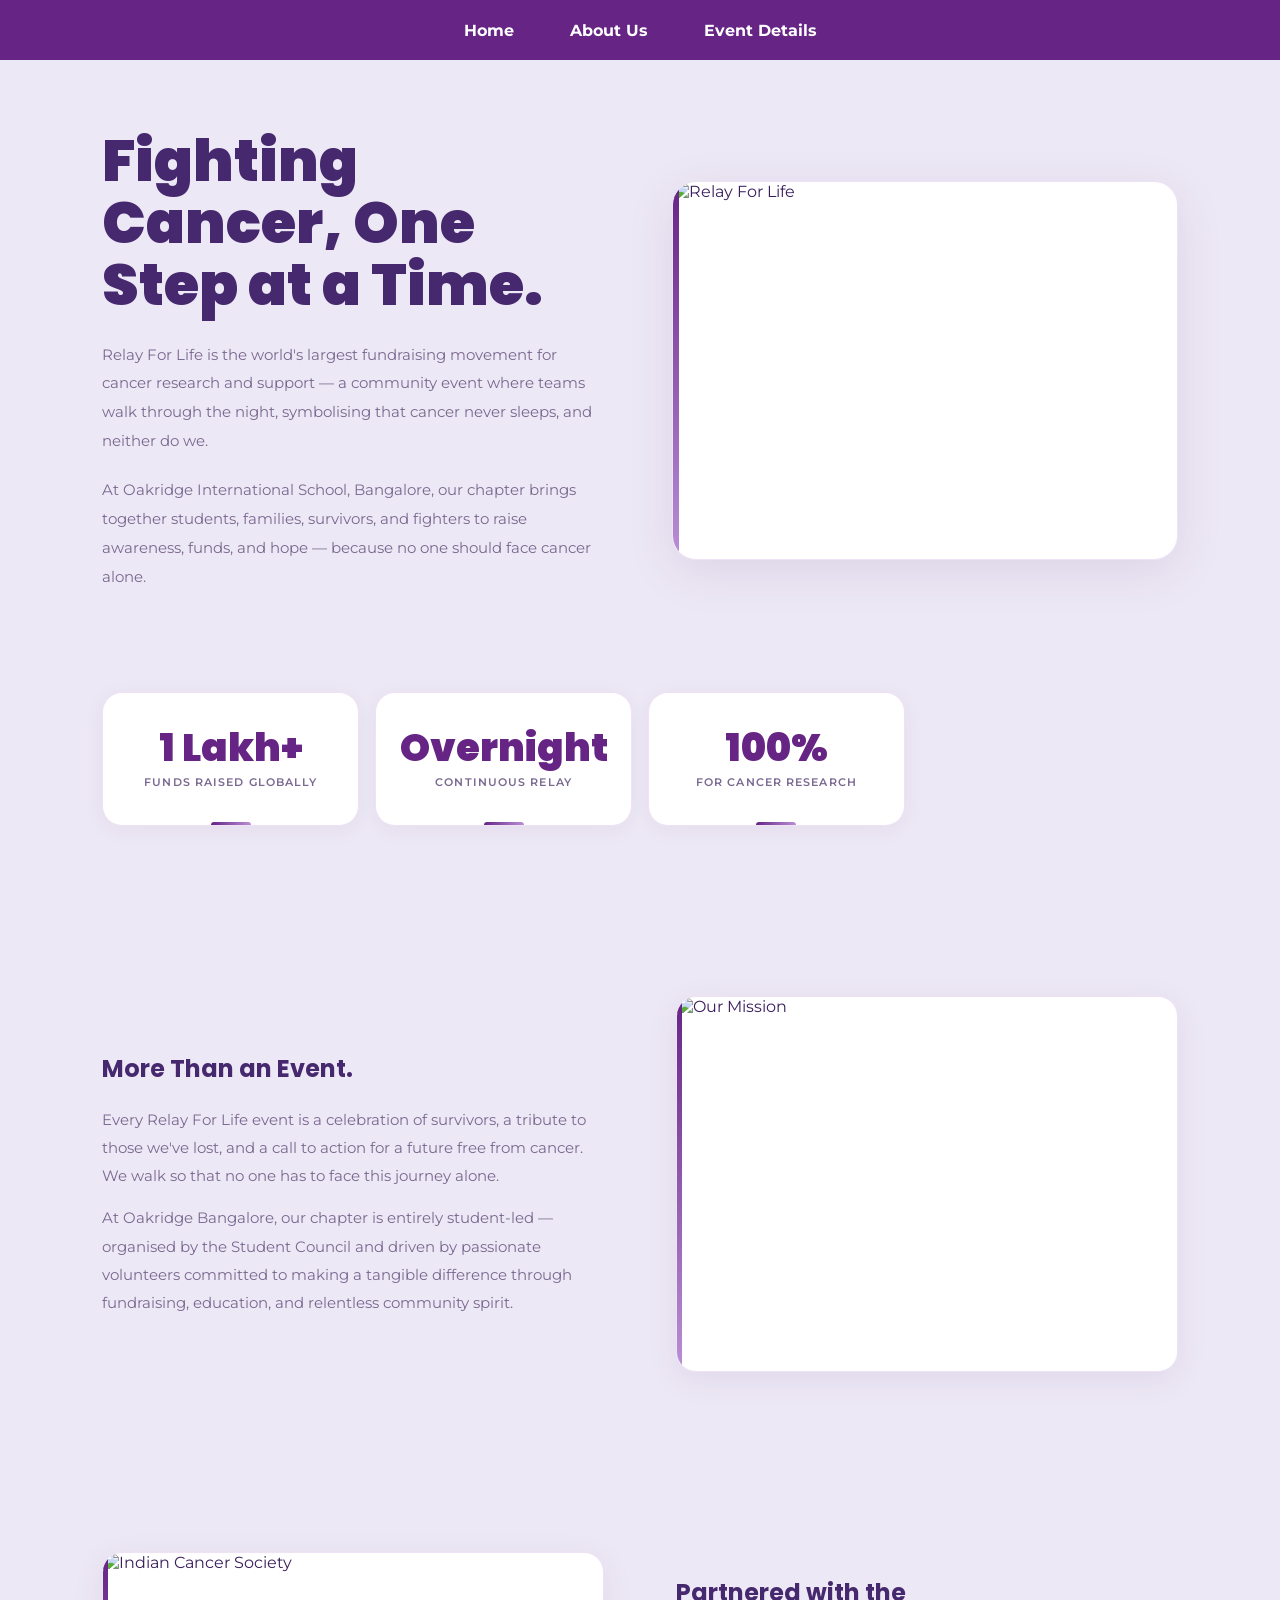
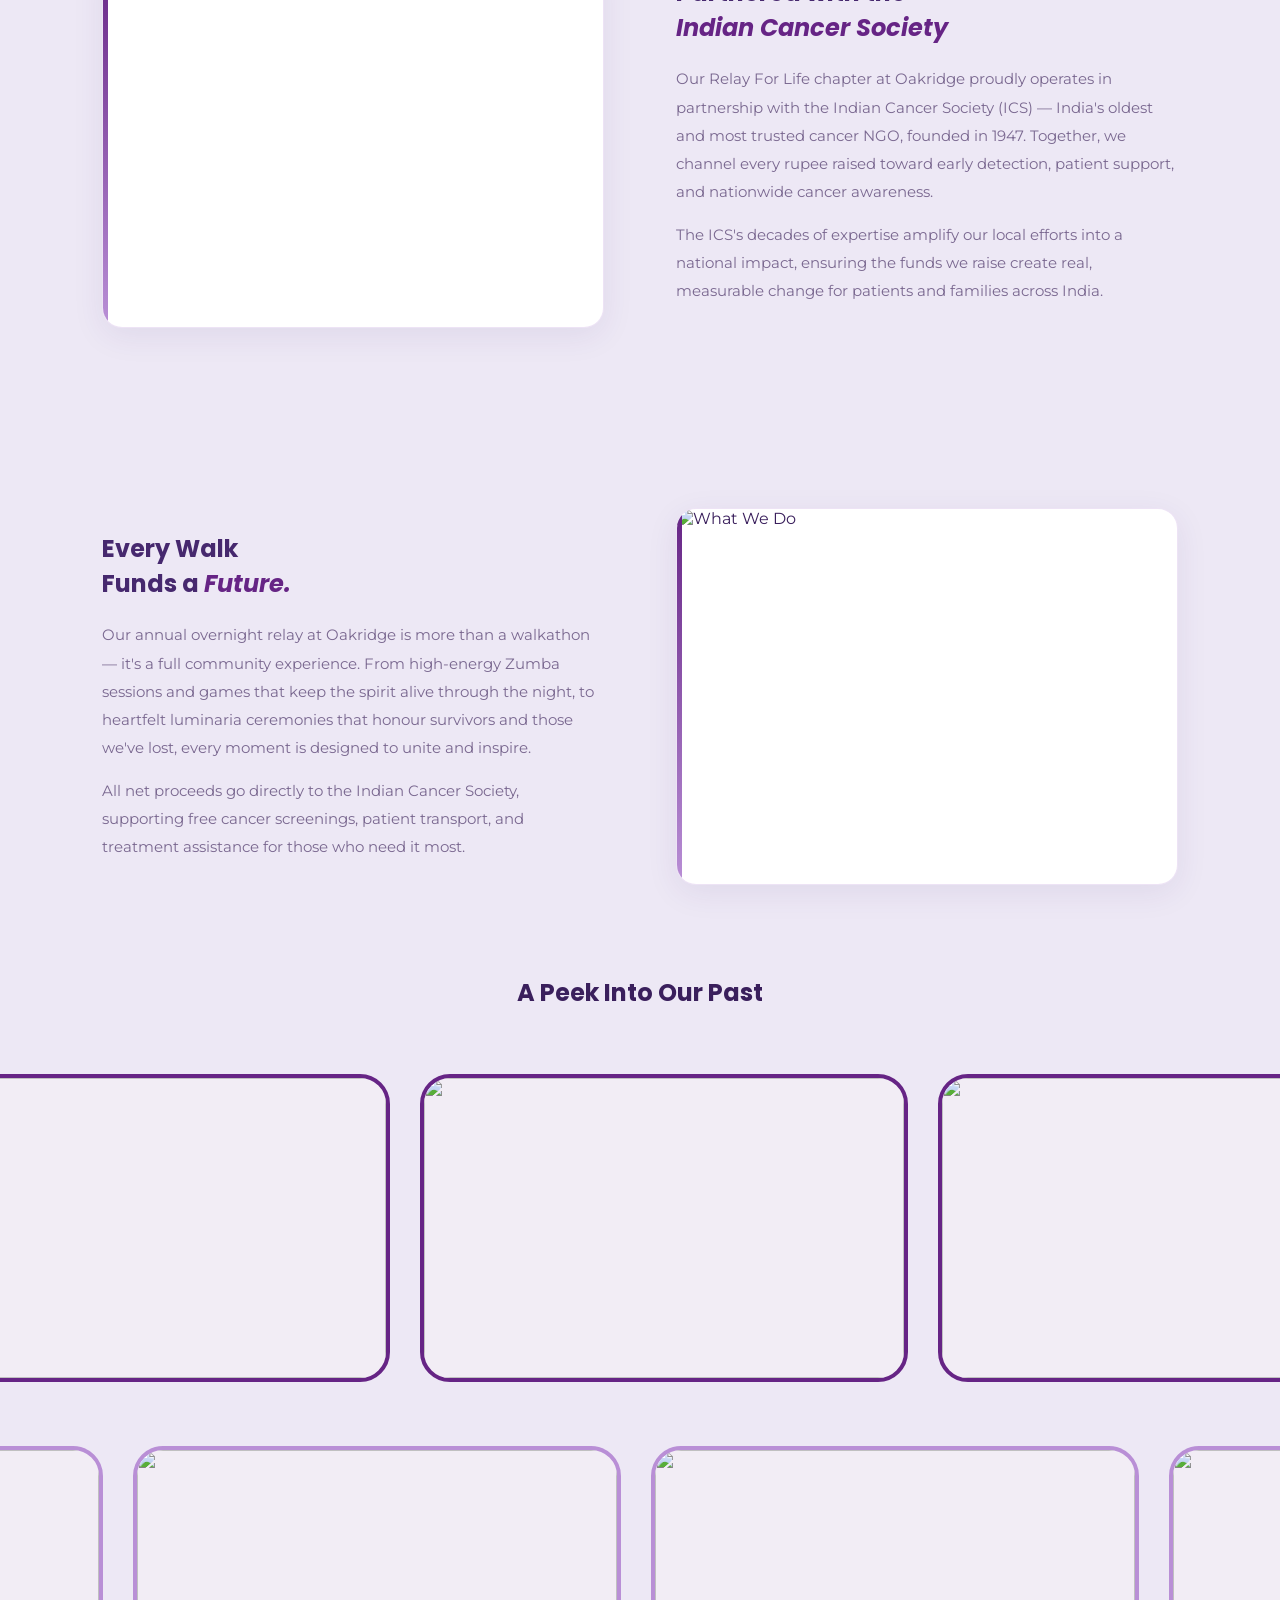
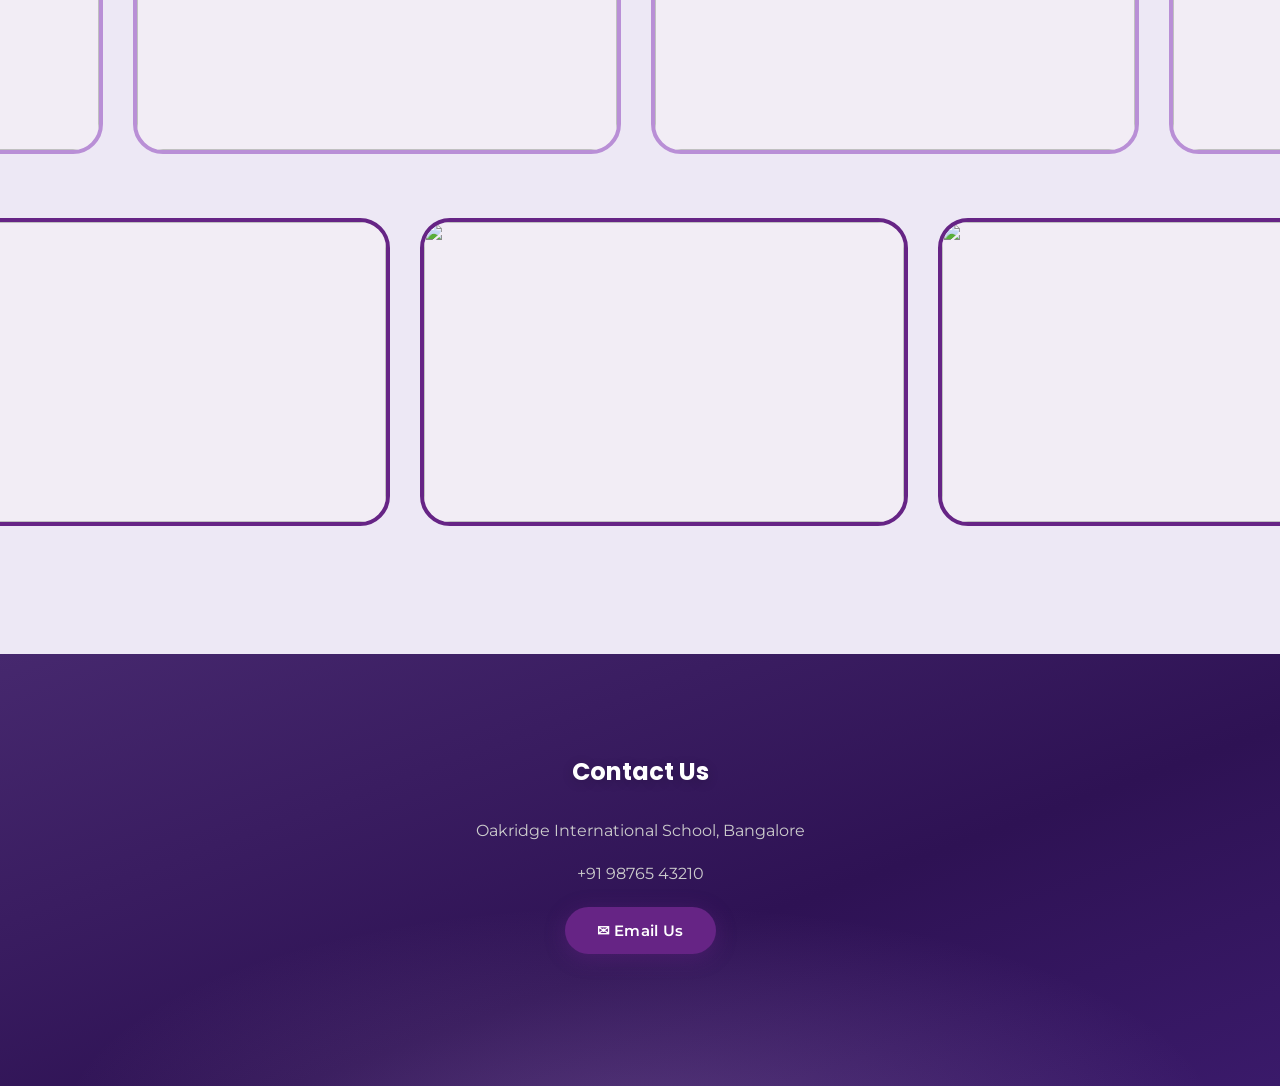
==== commit 0783d56d: "Hopefully no one sees the internal workings of this It is SO complicated that even idk how it works " ====
--- a/AboutUs/index.html
+++ b/AboutUs/index.html
@@ -8,15 +8,13 @@
       href="https://fonts.googleapis.com/css2?family=Montserrat:wght@300;400;500;600;700&family=Poppins:wght@400;600;700;800;900&display=swap"
       rel="stylesheet"
     />
+    <link rel="stylesheet" href="../Common/styles.css" />
+    <link rel="stylesheet" href="../Navbar/styles.css" />
     <link rel="stylesheet" href="style.css" />
-    <link rel="stylesheet" href="../Common/styles.css">
-    <link rel="stylesheet" href="../Navbar/styles.css">
   </head>
   <body>
     <div id="navbarcontainer"></div>
-    <script src="../Common/script.js"></script>
     <script type="module" src="../Navbar/script.js"></script>
-    <script src="script.js"></script>
     <!-- ── HERO ── -->
     <section style="padding-top: 0">
       <div class="hero">
@@ -38,8 +36,12 @@
           </div>
           <div class="hero-image-wrap">
             <div class="hero-image-frame">
-  <img src="../images/img1.jpeg" alt="Relay For Life" style="width:100%; height:100%; object-fit:cover; border-radius:24px;" />
-</div>
+              <img
+                src="../images/img_1.jpg"
+                alt="Relay For Life"
+                style="width: 100%; height: 100%; object-fit: cover"
+              />
+            </div>
           </div>
         </div>
       </div>
@@ -79,37 +81,11 @@
           </p>
         </div>
         <div class="alt-img reveal from-right">
-          <div class="img-ph">
-            <svg
-              xmlns="http://www.w3.org/2000/svg"
-              fill="none"
-              viewBox="0 0 24 24"
-              stroke-width="1.2"
-              style="
-                width: 44px;
-                height: 44px;
-                stroke: #662485;
-                display: block;
-                margin: 0 auto 8px;
-              "
-            >
-              <path
-                stroke-linecap="round"
-                stroke-linejoin="round"
-                d="M2.25 15.75l5.159-5.159a2.25 2.25 0 013.182 0l5.159 5.159m-1.5-1.5l1.409-1.409a2.25 2.25 0 013.182 0l2.909 2.909M3 21h18M6.75 6.75h.008v.008H6.75V6.75z"
-              />
-            </svg>
-            <p
-              style="
-                font-size: 10px;
-                letter-spacing: 0.12em;
-                text-transform: uppercase;
-                color: #662485;
-              "
-            >
-              Image Placeholder
-            </p>
-          </div>
+          <img
+            src="../images/img_2.jpg"
+            alt="Our Mission"
+            style="width: 100%; height: 100%; object-fit: cover"
+          />
         </div>
       </div>
     </div>
@@ -117,37 +93,11 @@
     <div class="alt-section">
       <div class="alt-inner">
         <div class="alt-img reveal from-left">
-          <div class="img-ph">
-            <svg
-              xmlns="http://www.w3.org/2000/svg"
-              fill="none"
-              viewBox="0 0 24 24"
-              stroke-width="1.2"
-              style="
-                width: 44px;
-                height: 44px;
-                stroke: #662485;
-                display: block;
-                margin: 0 auto 8px;
-              "
-            >
-              <path
-                stroke-linecap="round"
-                stroke-linejoin="round"
-                d="M2.25 15.75l5.159-5.159a2.25 2.25 0 013.182 0l5.159 5.159m-1.5-1.5l1.409-1.409a2.25 2.25 0 013.182 0l2.909 2.909M3 21h18M6.75 6.75h.008v.008H6.75V6.75z"
-              />
-            </svg>
-            <p
-              style="
-                font-size: 10px;
-                letter-spacing: 0.12em;
-                text-transform: uppercase;
-                color: #662485;
-              "
-            >
-              ICS Image
-            </p>
-          </div>
+          <img
+            src="../images/img_3.jpg"
+            alt="Indian Cancer Society"
+            style="width: 100%; height: 100%; object-fit: cover"
+          />
         </div>
         <div class="alt-text reveal from-right">
           <h2>Partnered with the<br /><em>Indian Cancer Society</em></h2>
@@ -185,37 +135,11 @@
           </p>
         </div>
         <div class="alt-img reveal from-right">
-          <div class="img-ph">
-            <svg
-              xmlns="http://www.w3.org/2000/svg"
-              fill="none"
-              viewBox="0 0 24 24"
-              stroke-width="1.2"
-              style="
-                width: 44px;
-                height: 44px;
-                stroke: #662485;
-                display: block;
-                margin: 0 auto 8px;
-              "
-            >
-              <path
-                stroke-linecap="round"
-                stroke-linejoin="round"
-                d="M2.25 15.75l5.159-5.159a2.25 2.25 0 013.182 0l5.159 5.159m-1.5-1.5l1.409-1.409a2.25 2.25 0 013.182 0l2.909 2.909M3 21h18M6.75 6.75h.008v.008H6.75V6.75z"
-              />
-            </svg>
-            <p
-              style="
-                font-size: 10px;
-                letter-spacing: 0.12em;
-                text-transform: uppercase;
-                color: #662485;
-              "
-            >
-              Image Placeholder
-            </p>
-          </div>
+          <img
+            src="../images/img_14.jpg"
+            alt="What We Do"
+            style="width: 100%; height: 100%; object-fit: cover"
+          />
         </div>
       </div>
     </div>
@@ -227,117 +151,129 @@
         <div class="lazy-scrolling-container right">
           <div class="carousel">
             <div class="image-card">
-              <img src="../images/img1.jpeg" width="480" />
-            </div>
-            <div class="image-card">
-              <img src="../images/img2.jpeg" width="480" />
-            </div>
-            <div class="image-card">
-              <img src="../images/img3.jpeg" width="480" />
-            </div>
-            <div class="image-card">
-              <img src="../images/img4.jpeg" width="480" />
-            </div>
-            <div class="image-card">
-              <img src="../images/img5.jpeg" width="480" />
-            </div>
-            <div class="image-card">
-              <img src="../images/img1.jpeg" width="480" />
-            </div>
-            <div class="image-card">
-              <img src="../images/img5.jpeg" width="480" />
-            </div>
-            <div class="image-card">
-              <img src="../images/img3.jpeg" width="480" />
-            </div>
-            <div class="image-card">
-              <img src="../images/img4.jpeg" width="480" />
-            </div>
-            <div class="image-card">
-              <img src="../images/img5.jpeg" width="480" />
+              <img src="../images/img_1.jpg" width="480" />
+            </div>
+            <div class="image-card">
+              <img src="../images/img_2.jpg" width="480" />
+            </div>
+            <div class="image-card">
+              <img src="../images/img_3.jpg" width="480" />
+            </div>
+            <div class="image-card">
+              <img src="../images/img_4.jpg" width="480" />
+            </div>
+            <div class="image-card">
+              <img src="../images/img_5.jpg" width="480" />
+            </div>
+            <div class="image-card">
+              <img src="../images/img_1.jpg" width="480" />
+            </div>
+            <div class="image-card">
+              <img src="../images/img_5.jpg" width="480" />
+            </div>
+            <div class="image-card">
+              <img src="../images/img_3.jpg" width="480" />
+            </div>
+            <div class="image-card">
+              <img src="../images/img_4.jpg" width="480" />
+            </div>
+            <div class="image-card">
+              <img src="../images/img_5.jpg" width="480" />
             </div>
           </div>
         </div>
         <div class="lazy-scrolling-container left">
           <div class="carousel">
             <div class="image-card">
-              <img src="../images/img6.jpeg" width="480" />
-            </div>
-            <div class="image-card">
-              <img src="../images/img7.jpeg" width="480" />
-            </div>
-            <div class="image-card">
-              <img src="../images/img8.jpeg" width="480" />
-            </div>
-            <div class="image-card">
-              <img src="../images/img9.jpeg" width="480" />
-            </div>
-            <div class="image-card">
-              <img src="../images/img_10.jpeg" width="480" />
-            </div>
-            <div class="image-card">
-              <img src="../images/img6.jpeg" width="480" />
-            </div>
-            <div class="image-card">
-              <img src="../images/img_07.jpeg" width="480" />
-            </div>
-            <div class="image-card">
-              <img src="../images/img_08.jpeg" width="480" />
-            </div>
-            <div class="image-card">
-              <img src="../images/img_09.jpeg" width="480" />
-            </div>
-            <div class="image-card">
-              <img src="../images/img_10.jpeg" width="480" />
+              <img src="../images/img_16.jpg" width="480" />
+            </div>
+            <div class="image-card">
+              <img src="../images/img_7.jpg" width="480" />
+            </div>
+            <div class="image-card">
+              <img src="../images/img_8.jpg" width="480" />
+            </div>
+            <div class="image-card">
+              <img src="../images/img_9.jpg" width="480" />
+            </div>
+            <div class="image-card">
+              <img src="../images/img_10.jpg" width="480" />
+            </div>
+            <div class="image-card">
+              <img src="../images/img_16.jpg" width="480" />
+            </div>
+            <div class="image-card">
+              <img src="../images/img_7.jpg" width="480" />
+            </div>
+            <div class="image-card">
+              <img src="../images/img_8.jpg" width="480" />
+            </div>
+            <div class="image-card">
+              <img src="../images/img_9.jpg" width="480" />
+            </div>
+            <div class="image-card">
+              <img src="../images/img_10.jpg" width="480" />
             </div>
           </div>
         </div>
         <div class="lazy-scrolling-container right">
           <div class="carousel">
             <div class="image-card">
-              <img src="../images/img_11.jpeg" width="480" />
-            </div>
-            <div class="image-card">
-              <img src="../images/img_12.jpeg" width="480" />
-            </div>
-            <div class="image-card">
-              <img src="../images/img_13.jpeg" width="480" />
-            </div>
-            <div class="image-card">
-              <img src="../images/img_14.jpeg" width="480" />
-            </div>
-            <div class="image-card">
-              <img src="../images/img_15.jpeg" width="480" />
-            </div>
-            <div class="image-card">
-              <img src="../images/img_11.jpeg" width="480" />
-            </div>
-            <div class="image-card">
-              <img src="../images/img_12.jpeg" width="480" />
-            </div>
-            <div class="image-card">
-              <img src="../images/img_13.jpeg" width="480" />
-            </div>
-            <div class="image-card">
-              <img src="../images/img_14.jpeg" width="480" />
-            </div>
-            <div class="image-card">
-              <img src="../images/img_15.jpeg" width="480" />
-            </div>
-          </div>
-        </div>
-      </div>
-    </div>
-    <div class-="agfuyegtsuyhwguyag" style="margin-top: 10%"></div>
+              <img src="../images/img_11.jpg" width="480" />
+            </div>
+            <div class="image-card">
+              <img src="../images/img_12.jpg" width="480" />
+            </div>
+            <div class="image-card">
+              <img src="../images/img_13.jpg" width="480" />
+            </div>
+            <div class="image-card">
+              <img src="../images/img_14.jpg" width="480" />
+            </div>
+            <div class="image-card">
+              <img src="../images/img_15.jpg" width="480" />
+            </div>
+            <div class="image-card">
+              <img src="../images/img_11.jpg" width="480" />
+            </div>
+            <div class="image-card">
+              <img src="../images/img_12.jpg" width="480" />
+            </div>
+            <div class="image-card">
+              <img src="../images/img_13.jpg" width="480" />
+            </div>
+            <div class="image-card">
+              <img src="../images/img_14.jpg" width="480" />
+            </div>
+            <div class="image-card">
+              <img src="../images/img_15.jpg" width="480" />
+            </div>
+          </div>
+        </div>
+      </div>
+    </div>
+    <div style="margin-top: 10%"></div>
     <script src="script.js"></script>
     <section id="contact-section">
-  <h2 class="countdown-title">Contact Us</h2>
+      <h2 class="contact-title">Contact Us</h2>
 
-  <div style="display: flex; flex-direction: column; align-items: center; gap: 1.5rem; padding: 2rem 0;">
-    <p style="color: #ccc; font-size: 1rem; margin: 0;">Oakridge International School, Bangalore</p>
-    <p style="color: #ccc; font-size: 1rem; margin: 0;">+91 98765 43210</p>
-    <a href="mailto:tanushree.tyagi@oakridge.in" class="hero-btn primary">✉ Email Us</a>
-  </div>
-</section>
+      <div
+        style="
+          display: flex;
+          flex-direction: column;
+          align-items: center;
+          gap: 1.5rem;
+          padding: 2rem 0;
+        "
+      >
+        <p style="color: #ccc; font-size: 1rem; margin: 0">
+          Oakridge International School, Bangalore
+        </p>
+        <p style="color: #ccc; font-size: 1rem; margin: 0">+91 98765 43210</p>
+        <a href="mailto:tanushree.tyagi@oakridge.in" class="hero-btn primary"
+          >✉ Email Us</a
+        >
+      </div>
+    </section>
   </body>
 </html>
--- a/AboutUs/style.css
+++ b/AboutUs/style.css
@@ -518,37 +518,6 @@
   color: var(--accent-color-2);
 }
 
-/* ── CONTACT PLACEHOLDER ── */
-.contact-wrap {
-  padding: 90px 8vw;
-  text-align: center;
-}
-
-.contact-inner {
-  max-width: 640px;
-  margin: 0 auto;
-  background: var(--card-bg);
-  border: 2px dashed var(--border);
-  border-radius: 24px;
-  padding: 72px 56px;
-  box-shadow: 0 4px 24px rgba(70, 40, 110, 0.06);
-}
-
-.contact-inner h2 {
-  color: var(--main-color);
-  opacity: 0.3;
-  margin-bottom: 12px;
-}
-
-.contact-inner p {
-  font-size: 11px;
-  font-weight: 600;
-  letter-spacing: 0.18em;
-  text-transform: uppercase;
-  color: var(--accent-color-2);
-  opacity: 0.6;
-}
-
 /* ── FOOTER ── */
 footer {
   padding: 36px 8vw;
@@ -706,54 +675,43 @@
   border-color: var(--sec-accent-color);
 }
 
-#contact-section {
-  padding: 80px 20px;
-  background: #46286e;
-  color: white;
-  text-align: center;
-}
-
-.contact-container {
-  display: flex;
-  justify-content: center;
-  gap: 60px;
-  flex-wrap: wrap;
-  margin-top: 40px;
-}
-
-.contact-info {
-  max-width: 300px;
-  text-align: left;
-}
-
-.contact-form {
-  display: flex;
-  flex-direction: column;
-  gap: 15px;
-  width: 320px;
-}
-
-.contact-form input,
-.contact-form textarea {
-  padding: 12px;
-  border: none;
-  border-radius: 8px;
-  font-family: inherit;
-}
-
-.contact-form button {
-  padding: 12px;
-  border: none;
-  background: #662485;
-  color: white;
-  border-radius: 8px;
-  cursor: pointer;
-  font-weight: 600;
-  transition: 0.25s;
-}
-
-.contact-form button:hover {
-  background: #b98fd6;
+/* ============================================================
+   NAVBAR
+   ============================================================ */
+
+#navbarcontainer {
+  margin: 0;
+  padding: 0;
+}
+nav {
+  margin: 0;
+}
+#hero-section {
+  margin-top: -10px;
+}
+
+/* ============================================================
+   RESPONSIVE
+   ============================================================ */
+
+@media (max-width: 600px) {
+  .hero-title {
+    font-size: 64px;
+  }
+  .stats-inner {
+    flex-wrap: wrap;
+    gap: 20px;
+  }
+  .stat-divider {
+    display: none;
+  }
+  .time-box {
+    padding: 22px 28px;
+    min-width: 90px;
+  }
+  .time-box span {
+    font-size: 44px;
+  }
 }
 
 .image-card {
@@ -761,137 +719,28 @@
   background-color: var(--bg-color);
   border: 4px solid var(--accent-color);
   border-radius: 30px;
-  overflow: hidden;        /* ADD THIS */
-  line-height: 0;          /* ADD THIS - removes gap under img */
+  overflow: hidden; /* ADD THIS */
+  line-height: 0; /* ADD THIS - removes gap under img */
 }
 
 .image-card img {
   display: block;
-  width: 480px;            /* fixed width */
-  height: 300px;           /* ADD fixed height */
-  object-fit: cover;       /* ADD THIS - fills without distortion */
+  width: 480px; /* fixed width */
+  height: 300px; /* ADD fixed height */
+  object-fit: cover; /* ADD THIS - fills without distortion */
   border-radius: 26px;
 }
-
-/* ============================================================
-   CONTACT
-   ============================================================ */
-
-/* ============================================================
-   CONTACT
-   ============================================================ */
-
-#contact-section {
-  padding: 100px 20px;
-  /* continues the purple tone from reviews gradient */
-  background:
-    radial-gradient(ellipse 70% 80% at 50% 110%, rgba(215,182,234,0.20) 0%, transparent 65%),
-    linear-gradient(160deg, var(--main-color) 0%, #2e1254 60%, #3a1a6a 100%);
-  color: white;
-  text-align: center;
-}
-
-#contact-section .countdown-title {
-  color: white;
-  text-shadow: 0 2px 12px rgba(0,0,0,0.20);
-}
-
-.contact-container {
-  display: flex;
-  justify-content: center;
-  gap: 72px;
-  flex-wrap: wrap;
-  margin-top: 48px;
-}
-
-.contact-info {
-  max-width: 280px;
-  text-align: left;
-}
-
-.contact-info h3 {
-  font-size: 22px;
-  font-weight: 700;
-  margin-bottom: 16px;
-  color: var(--tert-accent-color);
-}
-
-.contact-info p {
-  font-size: 15px;
-  line-height: 1.8;
-  color: rgba(255,255,255,0.80);
-  margin: 0 0 6px;
-}
-
-.contact-form {
-  display: flex;
-  flex-direction: column;
-  gap: 14px;
-  width: 340px;
-}
-
-.contact-form input,
-.contact-form textarea {
-  padding: 13px 16px;
-  border: 1.5px solid rgba(255,255,255,0.18);
-  background: rgba(255,255,255,0.10);
-  border-radius: 12px;
-  font-family: 'Montserrat', system-ui;
-  font-size: 14px;
-  color: white;
-  backdrop-filter: blur(6px);
-  transition: border-color 0.2s, background 0.2s;
-  outline: none;
-}
-
-.contact-form input::placeholder,
-.contact-form textarea::placeholder {
-  color: rgba(255,255,255,0.50);
-}
-
-.contact-form input:focus,
-.contact-form textarea:focus {
-  border-color: var(--sec-accent-color);
-  background: rgba(255,255,255,0.16);
-}
-
-.contact-form textarea {
-  min-height: 120px;
-  resize: vertical;
-}
-
-.contact-form button {
-  padding: 14px;
-  border: none;
-  background: white;
-  color: var(--accent-color);
-  border-radius: 12px;
-  cursor: pointer;
-  font-weight: 700;
-  font-size: 15px;
-  font-family: 'Montserrat', system-ui;
-  transition: all .25s;
-  box-shadow: 0 4px 16px rgba(0,0,0,0.15);
-}
-
-.contact-form button:hover {
-  background: var(--tert-accent-color);
-  color: var(--main-color);
-  transform: translateY(-2px);
-  box-shadow: 0 8px 24px rgba(0,0,0,0.20);
-}
-
 
 .hero-btn.primary {
   background: var(--accent-color);
   color: white;
-  box-shadow: 0 4px 20px rgba(102, 36, 133, .4);
+  box-shadow: 0 4px 20px rgba(102, 36, 133, 0.4);
 }
 
 .hero-btn.primary:hover {
   background: var(--main-color);
   transform: translateY(-3px);
-  box-shadow: 0 8px 28px rgba(102, 36, 133, .5);
+  box-shadow: 0 8px 28px rgba(102, 36, 133, 0.5);
 }
 
 .hero-btn {
@@ -900,6 +749,6 @@
   text-decoration: none;
   font-weight: 600;
   font-size: 15px;
-  transition: all .25s;
+  transition: all 0.25s;
   letter-spacing: 0.3px;
-}+}
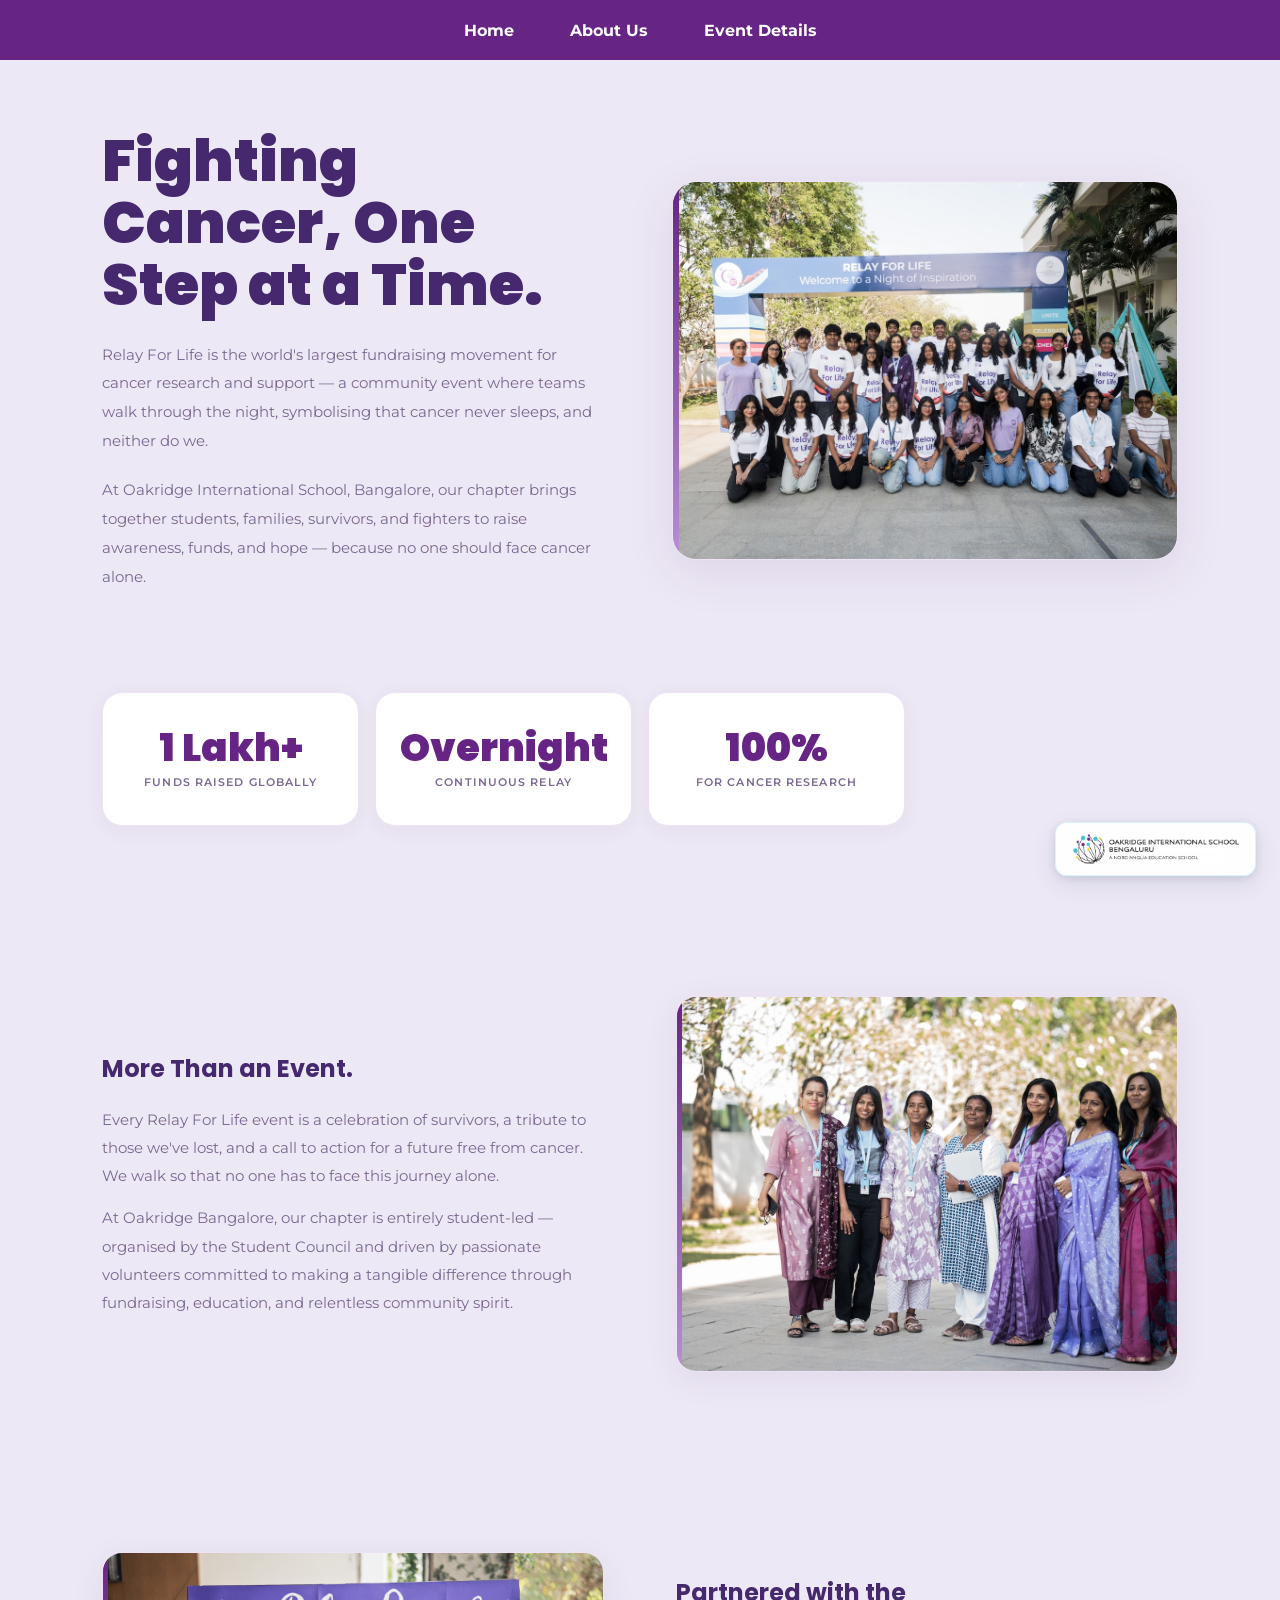
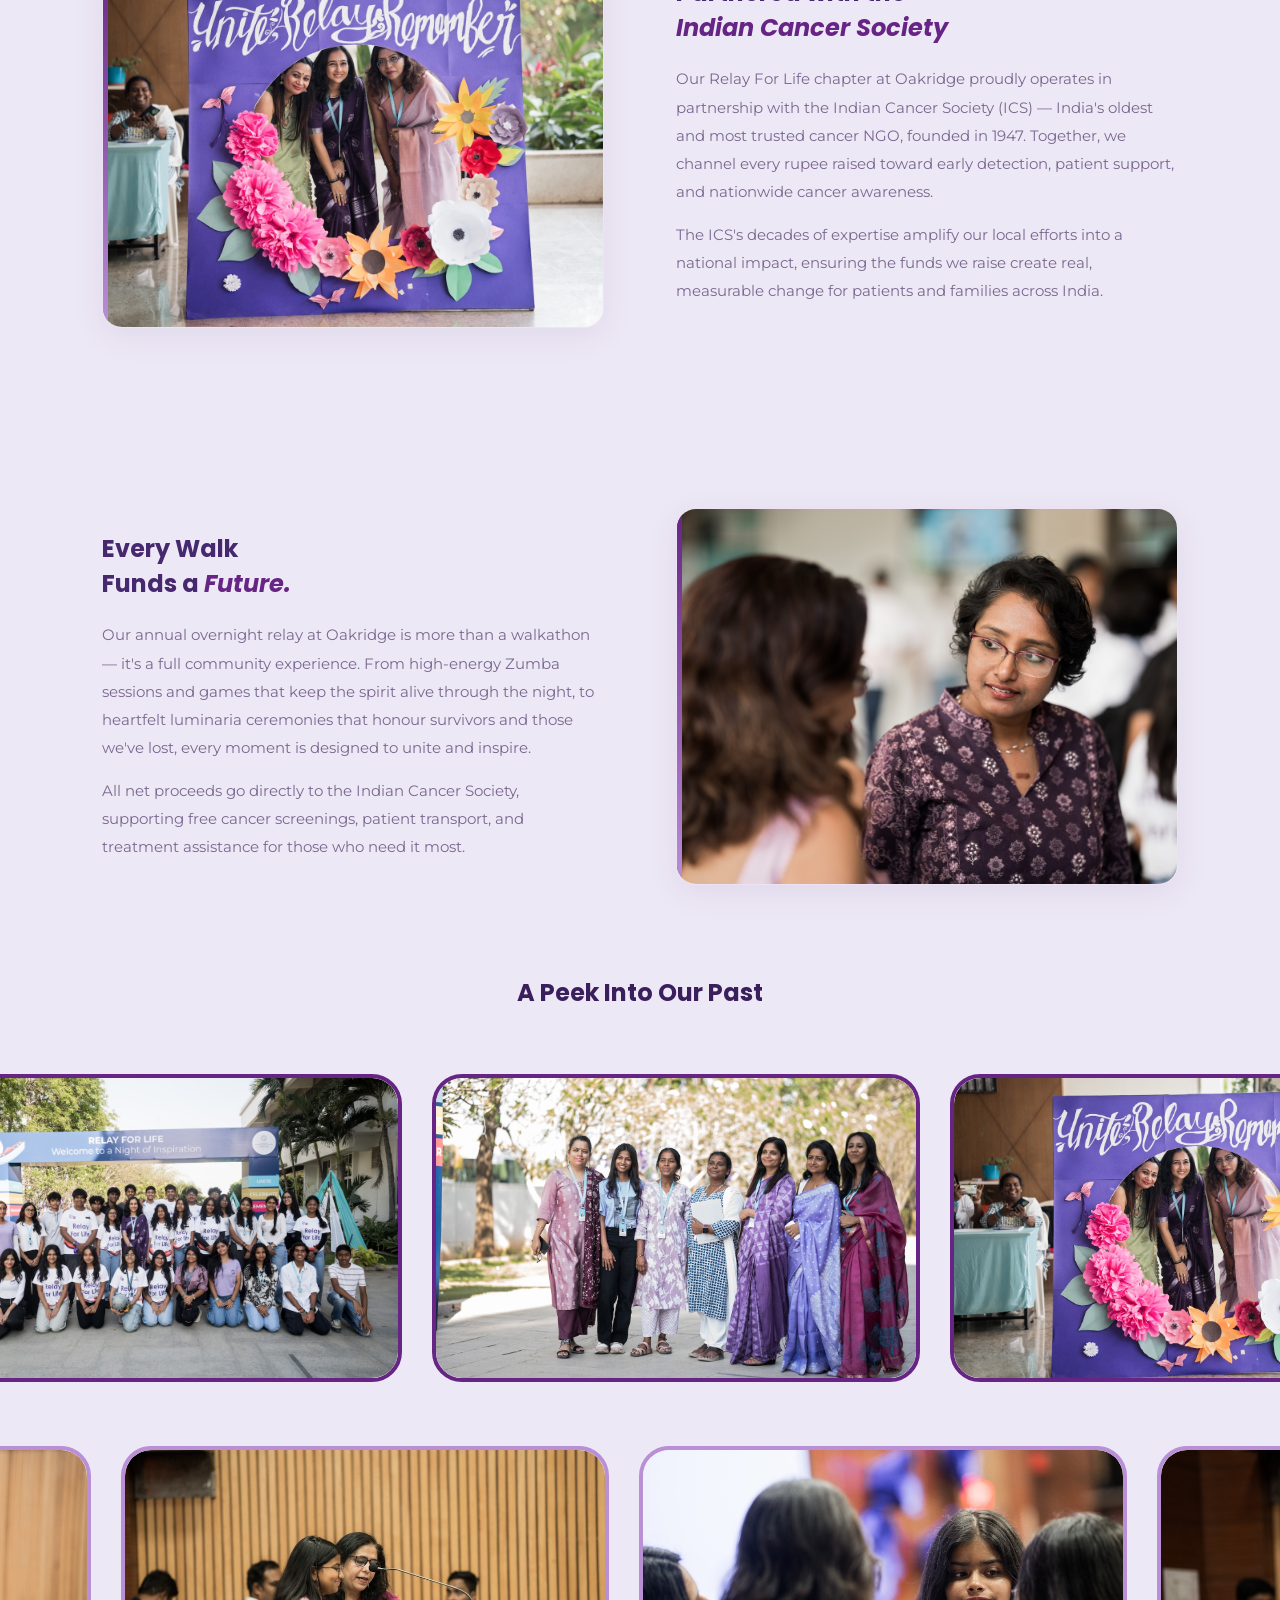
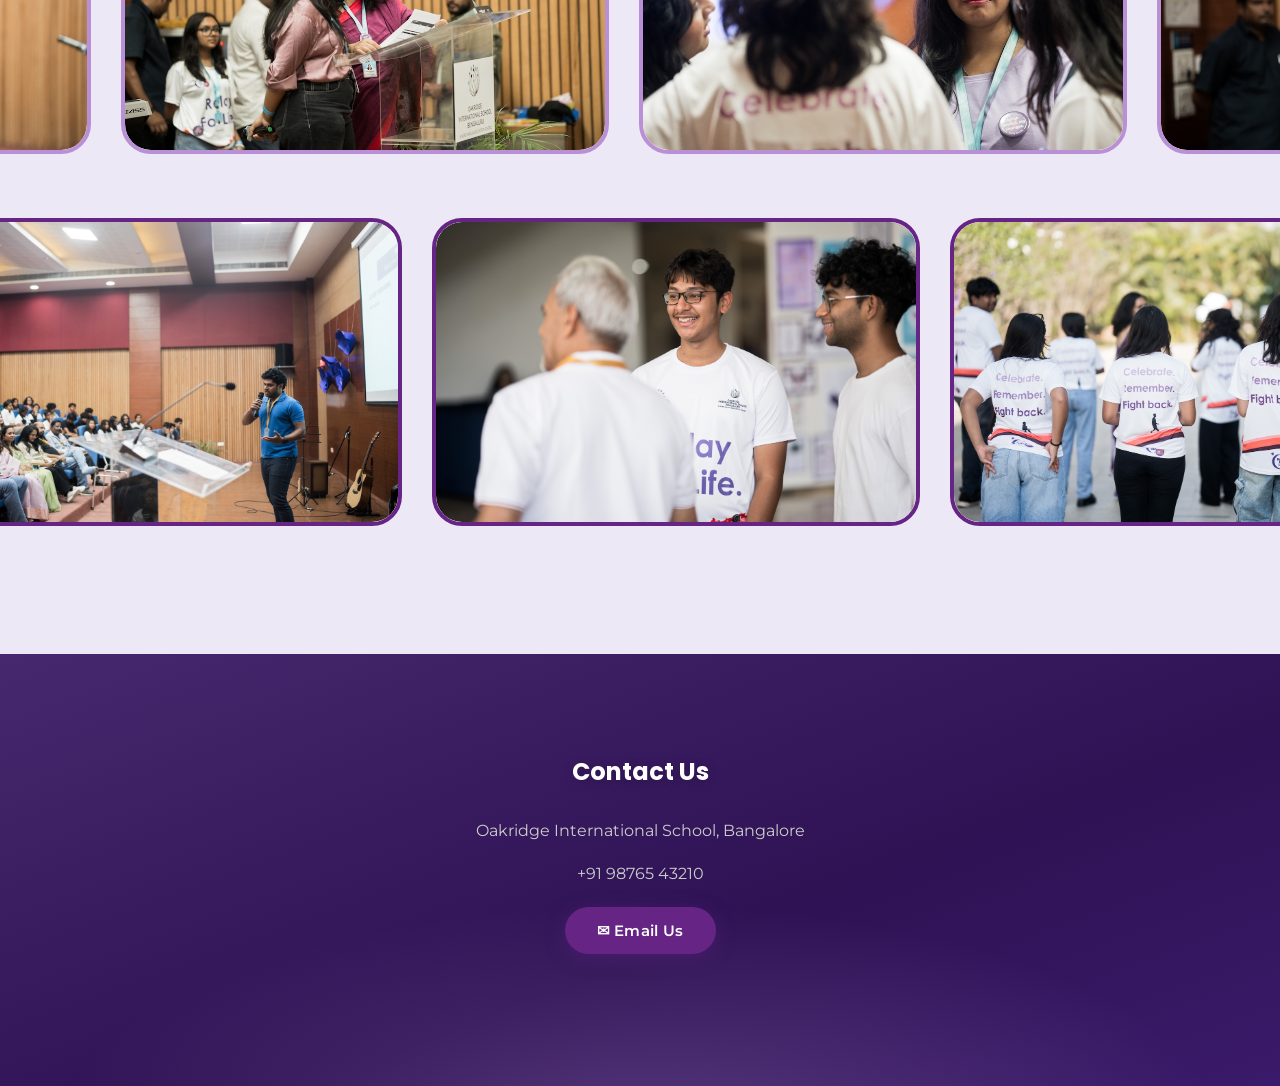
==== commit 8afe3092: "please end my suffering" ====
--- a/AboutUs/index.html
+++ b/AboutUs/index.html
@@ -13,6 +13,9 @@
     <link rel="stylesheet" href="style.css" />
   </head>
   <body>
+    <div class="school-logo-badge">
+    <img src="../images/logo.png" alt="Oakridge International School Bengaluru">
+  </div>
     <div id="navbarcontainer"></div>
     <script type="module" src="../Navbar/script.js"></script>
     <!-- ── HERO ── -->
--- a/AboutUs/style.css
+++ b/AboutUs/style.css
@@ -245,7 +245,7 @@
   background: var(--card-bg);
   border-radius: 20px;
   border: 1.5px solid var(--border);
-  padding: 36px 24px;
+  padding: 36px 0px;
   text-align: center;
   box-shadow: 0 4px 20px rgba(70, 40, 110, 0.06);
   transition:
@@ -253,22 +253,6 @@
     box-shadow 0.25s;
   position: relative;
   overflow: hidden;
-}
-
-.stat-card::after {
-  content: "";
-  position: absolute;
-  bottom: 0;
-  left: 50%;
-  transform: translateX(-50%);
-  width: 40px;
-  height: 3px;
-  background: linear-gradient(
-    90deg,
-    var(--accent-color-1),
-    var(--accent-color-2)
-  );
-  border-radius: 3px 3px 0 0;
 }
 
 .stat-card:hover {
